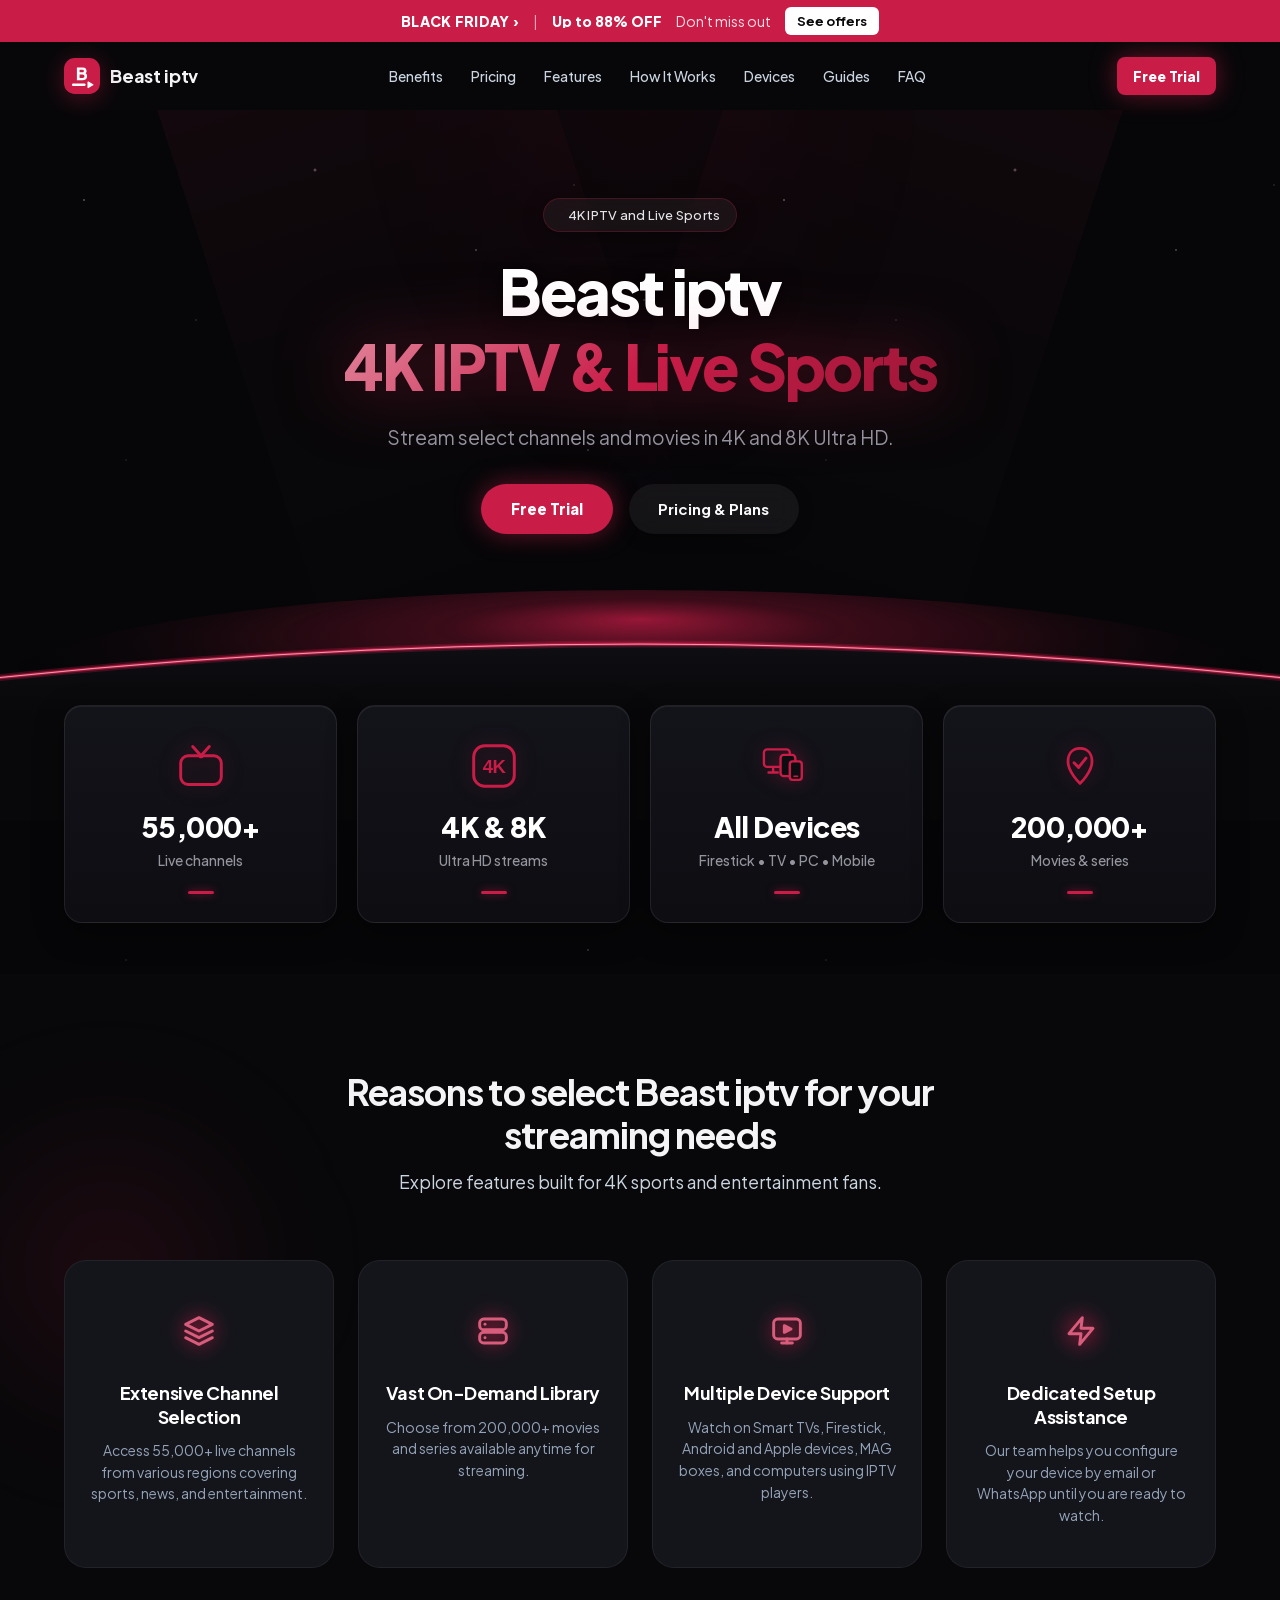
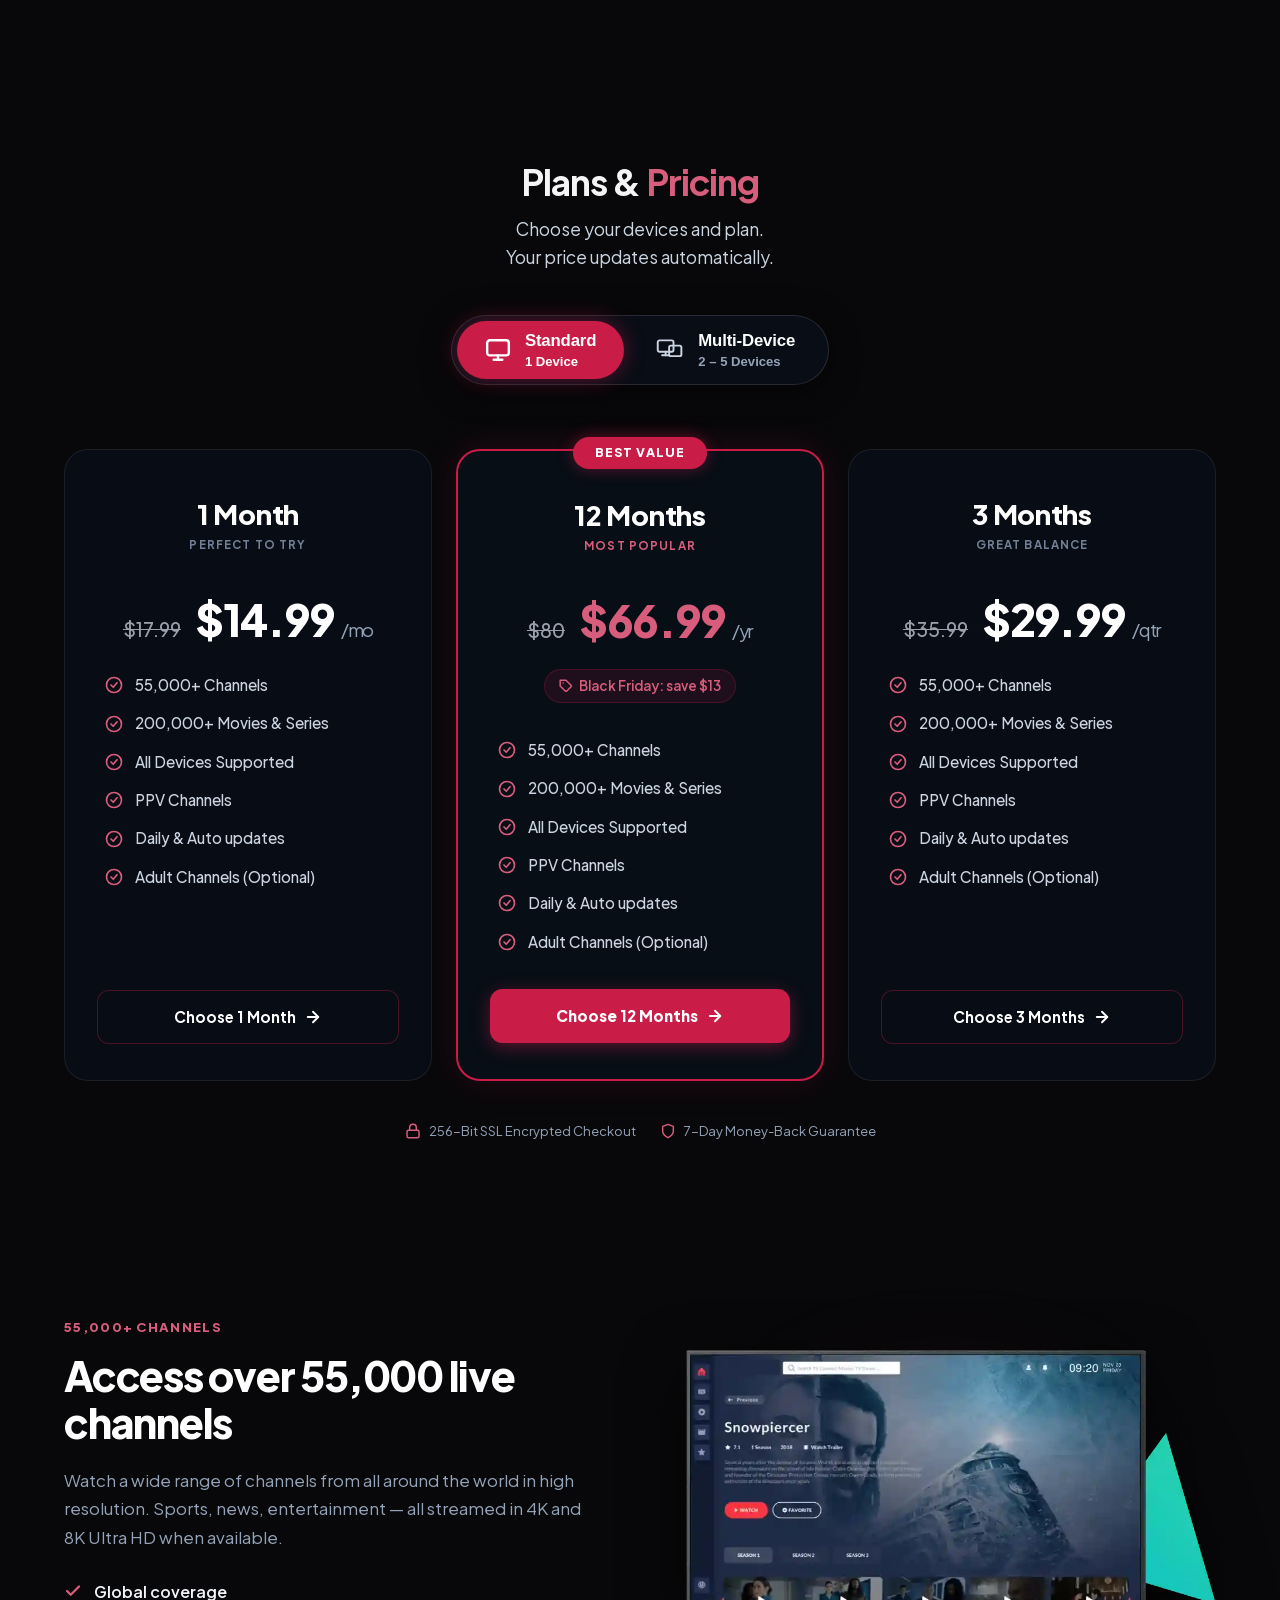
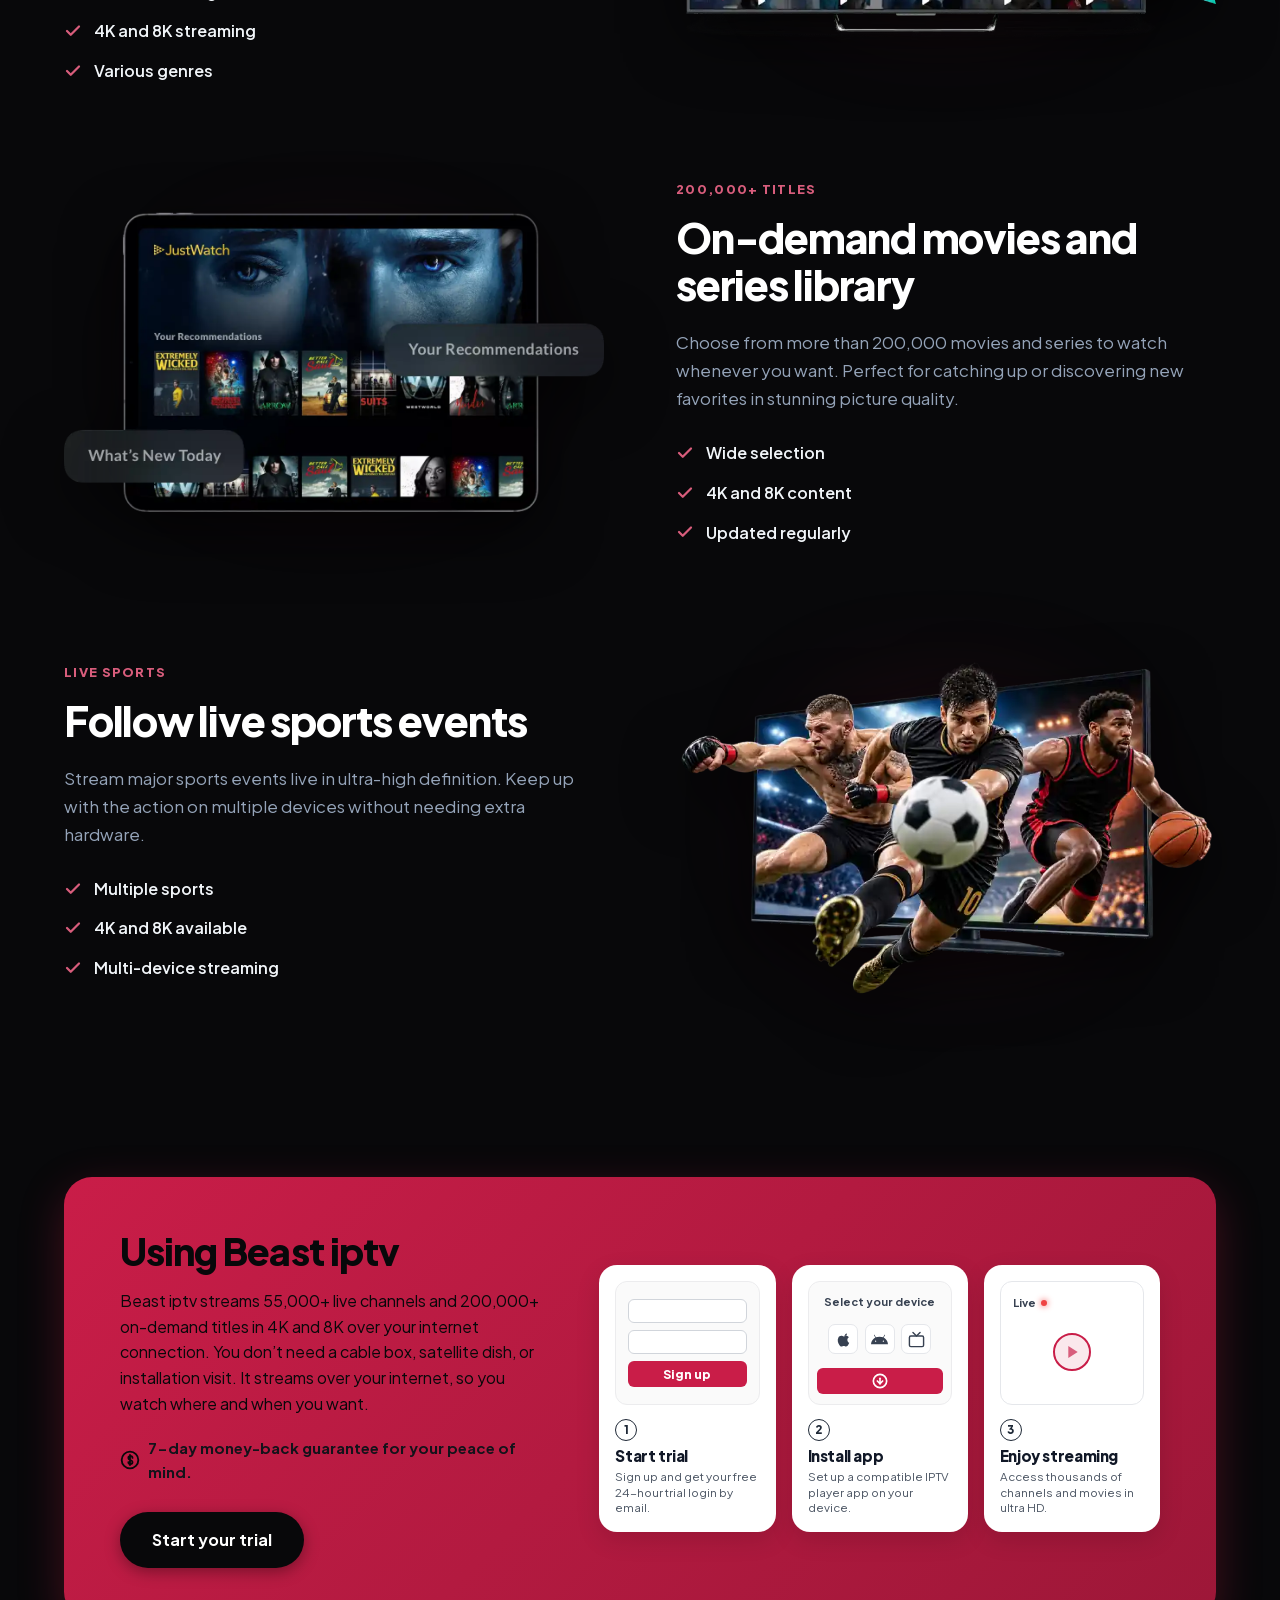
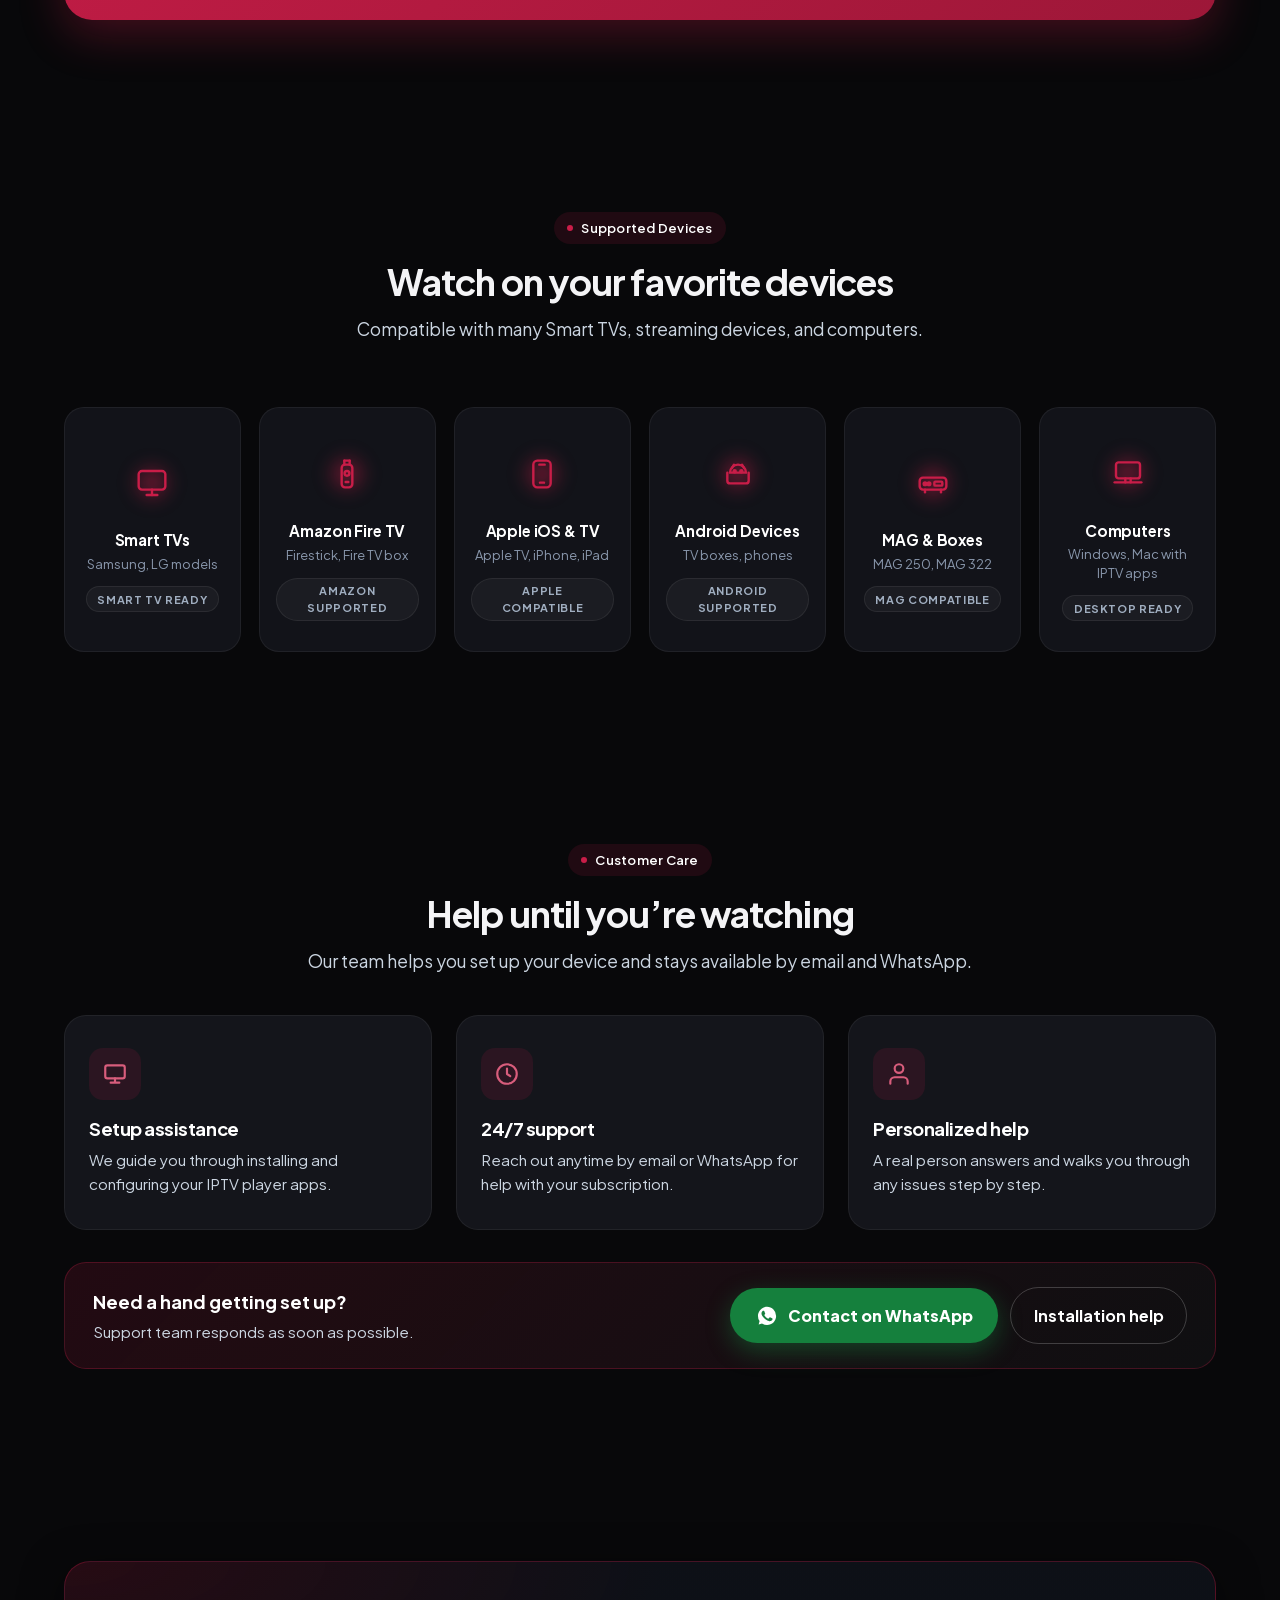
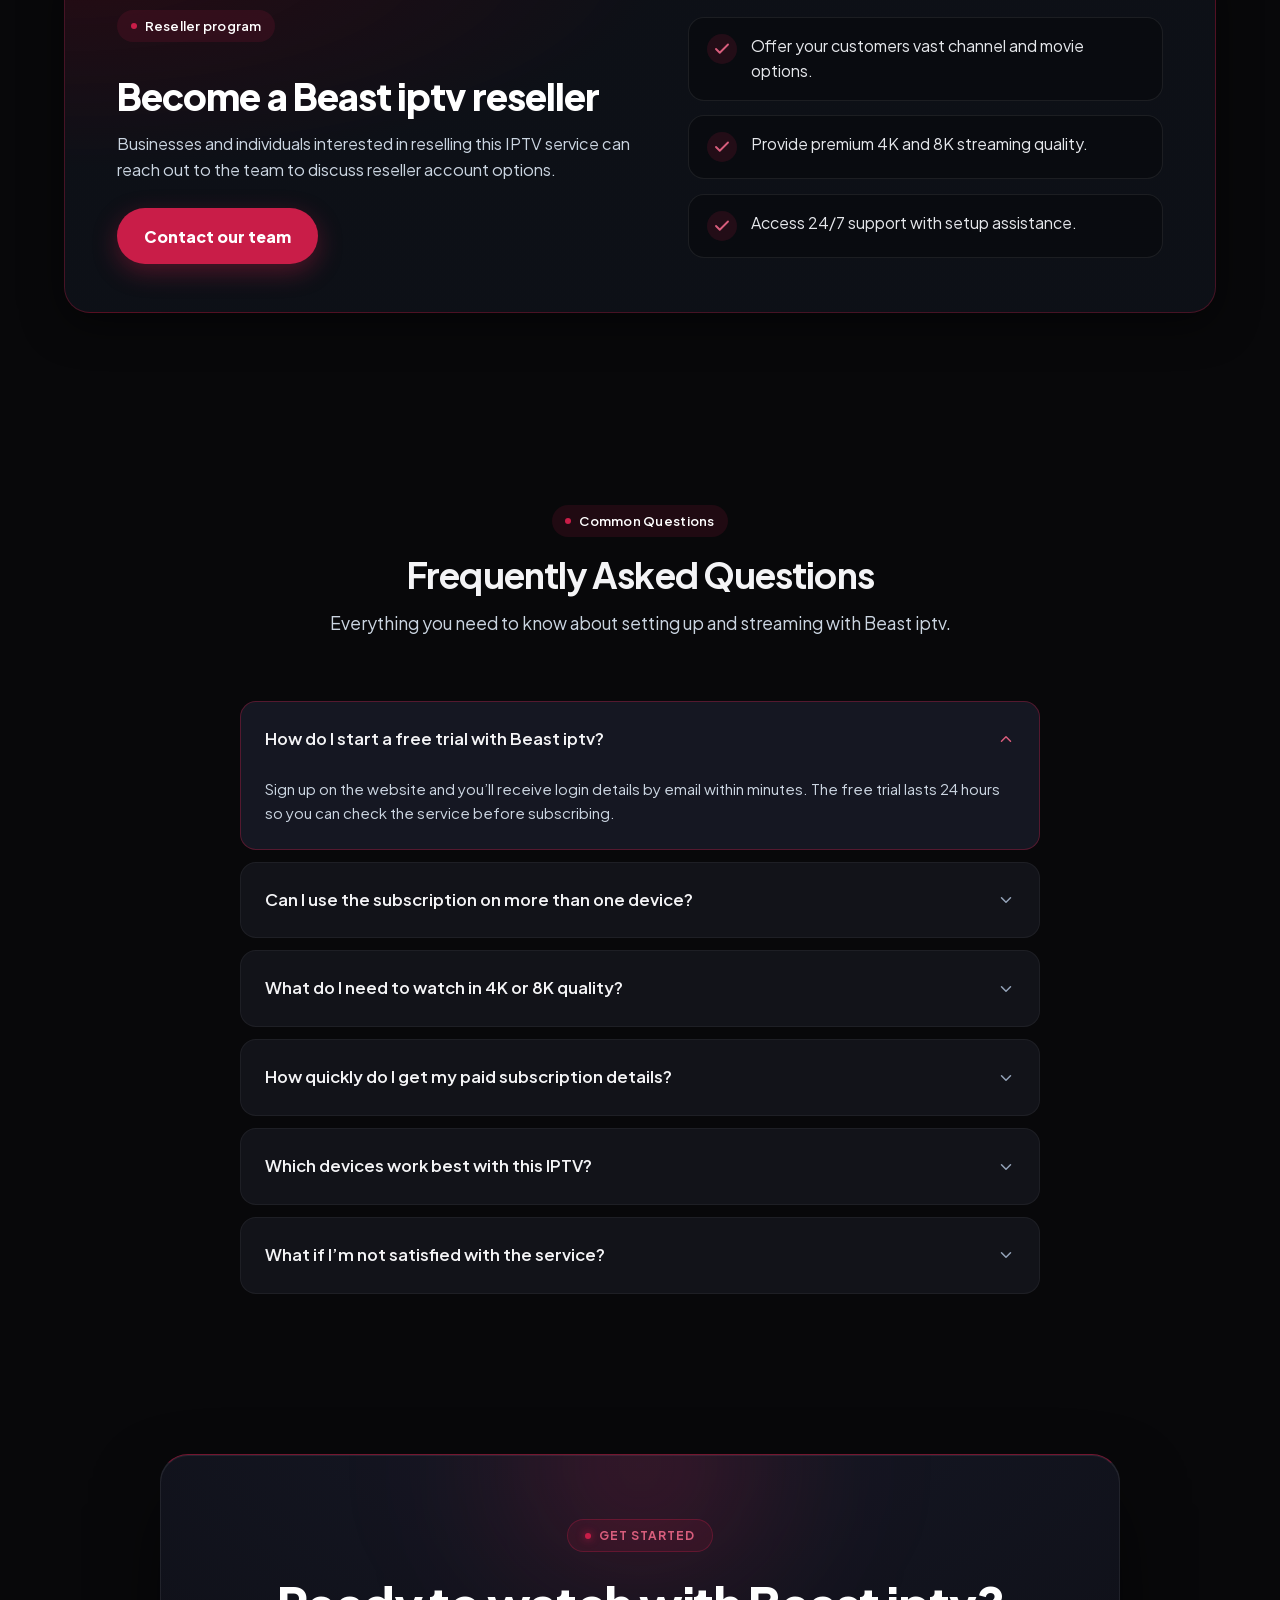
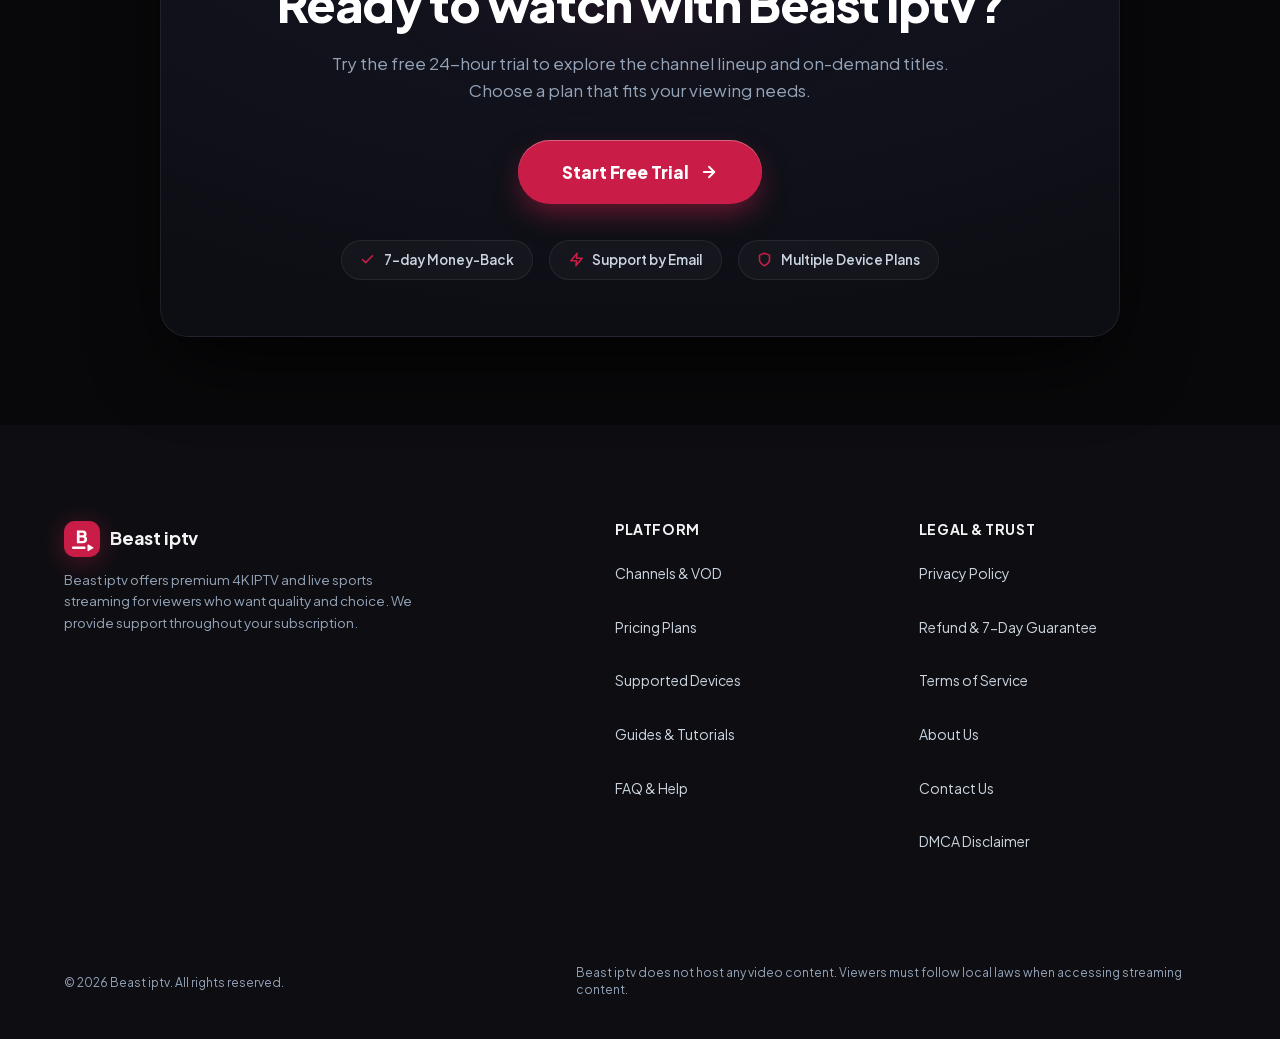
==== index.html @ 1bfc1ca1 "Deploy IPTV site via TVKIX Site Manager [2026-11-16T13:36:14.183Z]" ====
<!DOCTYPE html>
<html lang="en" style="background-color:#08080a;color:#f4f4f6;">
<head>
  <meta charset="UTF-8">
  <meta name="viewport" content="width=device-width, initial-scale=1.0">
  
  <!-- Primary SEO Meta Tags -->
  <title>Beast iptv | Premium 4K IPTV &amp; Live Sports Service</title>
  <meta name="description" content="Stream 55,000+ live channels and 200,000+ movies with Beast iptv. Try a free 24-hour trial and start watching your favorite sports and shows.">
  <meta name="robots" content="index, follow, max-snippet:-1, max-image-preview:large, max-video-preview:-1">
  <meta name="format-detection" content="telephone=no">
  <link rel="canonical" href="https://b1g-iptv.store/">
  <link rel="preload" href="/assets/fonts/plus-jakarta-sans.woff2" as="font" type="font/woff2" crossorigin>
  <meta name="theme-color" content="#08080a">

  <!-- Site favicon: real image files, which Google Search reads -->
  <link rel="icon" href="favicon.ico" sizes="any">
  <link rel="icon" type="image/png" sizes="48x48" href="/assets/favicon-48x48.png">
  <link rel="icon" type="image/svg+xml" href="/assets/favicon.svg">
  <link rel="apple-touch-icon" sizes="180x180" href="/assets/apple-touch-icon.png">
  <link rel="manifest" href="site.webmanifest">

  <!-- Open Graph / Facebook -->
  <meta property="og:type" content="website">
  <meta property="og:url" content="https://b1g-iptv.store/">
  <meta property="og:title" content="Beast iptv | Premium 4K IPTV & Live Sports Service">
  <meta property="og:description" content="Stream 55,000+ live channels and 200,000+ movies with Beast iptv. Try a free 24-hour trial and start watching your favorite sports and shows.">
  <meta property="og:site_name" content="Beast iptv">
  <meta property="og:image" content="https://b1g-iptv.store/assets/images/og-preview.jpg">
  <meta property="og:image:width" content="1200">
  <meta property="og:image:height" content="630">
  <meta property="og:image:alt" content="Beast iptv Ultra-Stable 4K IPTV Streaming Service">

  <!-- Twitter / X -->
  <meta name="twitter:card" content="summary_large_image">
  <meta name="twitter:title" content="Beast iptv | Premium 4K IPTV & Live Sports Service">
  <meta name="twitter:description" content="Stream 55,000+ live channels and 200,000+ movies with Beast iptv. Try a free 24-hour trial and start watching your favorite sports and shows.">
  <meta name="twitter:image" content="https://b1g-iptv.store/assets/images/og-preview.jpg">

  <!-- Self-Hosted Critical Variable Font loaded via @font-face with font-display: swap -->

  <!-- Main Stylesheet -->
  <style>
@font-face{font-family:"Plus Jakarta Sans";font-style:normal;font-weight:400 800;font-display:swap;src:url("/assets/fonts/plus-jakarta-sans.woff2") format("woff2");unicode-range:U+0000-00FF,U+0131,U+0152-0153,U+02BB-02BC,U+02C6,U+02DA,U+02DC,U+0304,U+0308,U+0329,U+2000-206F,U+20AC,U+2122,U+2191,U+2193,U+2212,U+2215,U+FEFF,U+FFFD}:root{--bg-page:#08080a;--bg-surface:#0e0e12;--bg-card:#131318;--bg-card-hover:#181820;--bg-subtle:#1c1c24;--border-subtle:transparent;--border-medium:transparent;--border-accent:transparent;--border-highlight:transparent;--accent:#9d1738;--accent-hover:#9d1738;--accent-light:rgba(157, 23, 56,0.12);--accent-text:#f0c0cc;--status-green:#22c55e;--status-green-bg:rgba(34,197,94,0.12);--text-primary:#f4f4f6;--text-secondary:#cbd5e1;--text-muted:#94a3b8;--text-inverse:#08080a;--font-family:"Plus Jakarta Sans",-apple-system,BlinkMacSystemFont,"Segoe UI",Roboto,Oxygen,Ubuntu,Cantarell,"Helvetica Neue",sans-serif;--line-height-base:1.6;--line-height-heading:1.2;--space-xs:0.5rem;--space-sm:0.75rem;--space-md:1rem;--space-lg:1.5rem;--space-xl:2.5rem;--space-2xl:4rem;--space-3xl:6rem;--max-width:1200px;--radius-sm:4px;--radius-md:8px;--radius-lg:12px;--radius-full:9999px;--transition-fast:0.15s ease;--transition-normal:0.25s ease}*,*::before,*::after{box-sizing:border-box;margin:0;padding:0}html{font-family:var(--font-family);font-size:16px;line-height:var(--line-height-base);color:var(--text-secondary);background-color:var(--bg-page);scroll-behavior:smooth;-webkit-text-size-adjust:100%;text-rendering:optimizeLegibility}body{min-height:100vh;display:flex;flex-direction:column;background-color:var(--bg-page);color:var(--text-secondary);overflow-x:hidden}h1,h2,h3,h4,h5,h6{color:var(--text-primary);font-weight:700;line-height:var(--line-height-heading);letter-spacing:-0.025em}h1{font-size:clamp(2rem,5vw,3.25rem);font-weight:800;margin-bottom:var(--space-md)}h2{font-size:clamp(1.75rem,3.5vw,2.25rem);margin-bottom:var(--space-sm)}h3{font-size:1.25rem;margin-bottom:var(--space-xs)}p{margin-bottom:var(--space-md)}p:last-child{margin-bottom:0}a{color:inherit;text-decoration:none;transition:color var(--transition-fast)}a:hover{color:var(--text-primary)}ul,ol{list-style:none}:focus-visible{outline:2px solid var(--accent);outline-offset:3px}.container{width:100%;max-width:var(--max-width);margin-inline:auto;padding-inline:var(--space-md)}@media (min-width:768px){.container{padding-inline:var(--space-lg)}}.section{padding-block:var(--space-2xl);border-bottom:none;scroll-margin-top:90px}@media (min-width:768px){.section{padding-block:var(--space-3xl)}}.section-header{text-align:center;max-width:680px;margin-inline:auto;margin-bottom:var(--space-2xl)}.section-header p{color:var(--text-secondary);font-size:1.1rem}.pill-badge{display:inline-flex;align-items:center;gap:0.5rem;padding:0.35rem 0.85rem;font-size:0.8125rem;font-weight:600;letter-spacing:0.02em;color:var(--accent-text);background-color:var(--accent-light);border:none;border-radius:var(--radius-full);margin-bottom:var(--space-md)}.pill-badge .dot{width:6px;height:6px;border-radius:50%;background-color:var(--accent)}.status-pill{display:inline-flex;align-items:center;gap:0.375rem;font-size:0.75rem;font-weight:500;color:#86efac;background-color:var(--status-green-bg);padding:0.25rem 0.625rem;border-radius:var(--radius-full);border:none}.status-pill .indicator{width:6px;height:6px;border-radius:50%;background-color:var(--status-green)}@media (max-width:640px){.header-actions .status-pill{display:none}}.btn{display:inline-flex;align-items:center;justify-content:center;gap:0.5rem;padding:0.75rem 1.5rem;font-size:0.9375rem;font-weight:600;border-radius:var(--radius-md);border:none;cursor:pointer;white-space:nowrap;transition:background-color var(--transition-fast),transform var(--transition-fast);text-decoration:none}.btn:active{transform:translateY(1px)}.btn-primary{background:linear-gradient(135deg,#9d1738 0%,#9d1738 100%);color:#ffffff !important;font-weight:700;border:none}.btn-primary:hover{background-color:var(--accent-hover);color:#ffffff}.btn-secondary{background-color:var(--bg-card);color:var(--text-primary);border:none}.btn-secondary:hover{background-color:var(--bg-subtle);color:#ffffff}.btn-block{width:100%}.btn-sm{padding:0.5rem 1rem;font-size:0.875rem}.btn-group{display:flex;flex-direction:column;gap:0.75rem;width:100%}@media (min-width:480px){.btn-group{flex-direction:row;justify-content:center;width:auto}}.site-header{position:sticky;top:0;z-index:100;background-color:rgba(8,8,10,0.95);border-bottom:none;backdrop-filter:blur(8px);-webkit-backdrop-filter:blur(8px)}.header-container{display:flex;align-items:center;justify-content:space-between;height:68px}.brand-logo{display:flex;align-items:center;gap:0.625rem;font-size:1.125rem;font-weight:700;color:var(--text-primary);letter-spacing:-0.01em}.logo-icon{display:inline-flex;align-items:center;justify-content:center;width:32px;height:32px;background-color:var(--accent);color:#ffffff;border-radius:var(--radius-sm);font-weight:900;font-size:1rem}.brand-accent{color:var(--accent-ink, var(--accent))}.nav-menu{display:none}@media (min-width:900px){.nav-menu{display:flex;align-items:center;gap:1.75rem}}.nav-link{font-size:0.875rem;font-weight:500;color:var(--text-secondary)}.nav-link:hover{color:var(--text-primary)}.header-actions{display:flex;align-items:center;gap:0.875rem}.menu-toggle{display:flex;flex-direction:column;justify-content:center;gap:5px;width:38px;height:38px;padding:8px;background-color:var(--bg-card);border:none;border-radius:var(--radius-sm);cursor:pointer;color:var(--text-primary)}@media (min-width:900px){.menu-toggle{display:none}}.menu-bar{display:block;width:100%;height:2px;background-color:var(--text-primary);transition:transform var(--transition-fast),opacity var(--transition-fast)}.menu-toggle[aria-expanded="true"] .menu-bar:nth-child(1){transform:translateY(7px) rotate(45deg)}.menu-toggle[aria-expanded="true"] .menu-bar:nth-child(2){opacity:0}.menu-toggle[aria-expanded="true"] .menu-bar:nth-child(3){transform:translateY(-7px) rotate(-45deg)}.mobile-nav{display:none;position:fixed;top:68px;left:0;right:0;bottom:0;background-color:#08080a;border-bottom:none;padding:var(--space-xl) var(--space-lg);flex-direction:column;gap:var(--space-md);z-index:999;overflow-y:auto}.mobile-nav.is-open{display:flex}@media (min-width:900px){.mobile-nav{display:none !important}}.mobile-nav-link{font-size:1.125rem;font-weight:600;color:var(--text-primary);padding-block:0.5rem;border-bottom:none}.hero-section{position:relative;background-color:#060608;padding-top:clamp(3.5rem,7vw,5.5rem);padding-bottom:clamp(2rem,4vw,3.5rem);text-align:center;overflow:hidden}.hero-cosmic-backdrop{position:absolute;inset:0;pointer-events:none;overflow:hidden;z-index:1;contain:strict}.light-ray{position:absolute;top:-120px;width:380px;height:600px;opacity:0.16;transform-origin:top center;pointer-events:none;will-change:transform}.light-ray-left{left:10%;background:linear-gradient(180deg,rgba(201, 29, 72,0.5) 0%,rgba(201, 29, 72,0.08) 60%,transparent 100%);transform:rotate(-18deg)}.light-ray-right{right:10%;background:linear-gradient(180deg,rgba(201, 29, 72,0.45) 0%,rgba(201, 29, 72,0.08) 60%,transparent 100%);transform:rotate(18deg)}.light-ray-center{left:50%;transform:translateX(-50%);width:550px;height:480px;background:radial-gradient(ellipse at top,rgba(201, 29, 72,0.2) 0%,rgba(201, 29, 72,0.05) 50%,transparent 80%);opacity:0.35}.cosmic-stars{position:absolute;inset:0;background-image:radial-gradient(1.5px 1.5px at 12% 18%,rgba(255,255,255,0.65),transparent),radial-gradient(1px 1px at 28% 42%,rgba(255,255,255,0.45),transparent),radial-gradient(2px 2px at 45% 12%,rgba(240, 192, 204,0.75),transparent),radial-gradient(1.5px 1.5px at 68% 28%,rgba(255,255,255,0.55),transparent),radial-gradient(1px 1px at 82% 15%,rgba(255,255,255,0.45),transparent),radial-gradient(1.5px 1.5px at 92% 38%,rgba(240, 192, 204,0.65),transparent),radial-gradient(1px 1px at 18% 70%,rgba(255,255,255,0.35),transparent),radial-gradient(1.5px 1.5px at 84% 68%,rgba(255,255,255,0.4),transparent);background-repeat:repeat;background-size:700px 500px;opacity:0.7}.hero-container{position:relative;z-index:3}.hero-content{max-width:860px;margin-inline:auto;display:flex;flex-direction:column;align-items:center}.hero-badge-pill{display:inline-flex;align-items:center;gap:0.5rem;padding:0.35rem 1rem;background:rgba(255,255,255,0.05);border:none;border-radius:var(--radius-full);font-size:0.8125rem;font-weight:500;letter-spacing:0.02em;color:#e4e4e7;margin-bottom:1.5rem;backdrop-filter:blur(12px);-webkit-backdrop-filter:blur(12px);box-shadow:0 4px 20px rgba(0,0,0,0.4);transition:background-color var(--transition-fast),transform var(--transition-fast)}.hero-badge-pill:hover{background:rgba(255,255,255,0.08);transform:translateY(-1px)}.badge-spark{color:#9d1738;font-size:0.875rem;text-shadow:0 0 10px rgba(157, 23, 56,0.9),0 0 20px rgba(157, 23, 56,0.5);line-height:1}.hero-title{display:flex;flex-direction:column;align-items:center;gap:0.25rem;font-size:clamp(2.1rem,5.2vw,3.85rem);font-weight:800;line-height:1.15;letter-spacing:-0.035em;margin-bottom:1.25rem}.title-top{color:#ffffff;text-shadow:0 2px 20px rgba(0,0,0,0.8)}.title-bottom{color:var(--accent-ink, #c91d48);background:linear-gradient(135deg,#c91d48 0%,#c91d48 50%,#9d1738 100%);-webkit-background-clip:text;-webkit-text-fill-color:transparent;background-clip:text;filter:drop-shadow(0 0 35px rgba(157, 23, 56,0.45))}.hero-description{font-size:clamp(1rem,2vw,1.1875rem);color:#9494a0;line-height:1.6;max-width:640px;margin-inline:auto;margin-bottom:2rem}.hero-btn-group{display:flex;flex-direction:row;align-items:center;justify-content:center;gap:1rem;flex-wrap:wrap;margin-bottom:2.5rem}.btn-pill{display:inline-flex;align-items:center;justify-content:center;gap:0.5rem;padding:0.8rem 1.85rem;font-size:0.9375rem;font-weight:600;border-radius:var(--radius-full);border:none;cursor:pointer;white-space:nowrap}.btn-pill,.btn-pill span,.btn-pill:link,.btn-pill:visited{text-decoration:none}.btn-pill-primary,.btn-pill-primary:link,.btn-pill-primary:visited{background:var(--accent);color:#ffffff !important;font-weight:800 !important;border:none;box-shadow:0 0 25px rgba(157, 23, 56,0.45),0 4px 14px rgba(0,0,0,0.4)}.btn-pill-primary:hover{transform:translateY(-2px) scale(1.02);box-shadow:0 0 35px rgba(157, 23, 56,0.7),0 6px 22px rgba(0,0,0,0.5);color:#ffffff !important}.btn-pill-primary span{background:none;box-shadow:none;color:#ffffff !important}.btn-pill-glass{background-color:rgba(255,255,255,0.06);color:#f8fafc !important;border:none;backdrop-filter:blur(12px);-webkit-backdrop-filter:blur(12px);box-shadow:0 4px 15px rgba(0,0,0,0.3)}.btn-pill-glass span{color:#f8fafc !important}.btn-pill-glass:hover{background-color:rgba(255,255,255,0.12);color:#ffffff !important;transform:translateY(-2px);box-shadow:0 6px 20px rgba(0,0,0,0.4)}.hero-horizon{position:relative;width:100%;margin-top:1rem;margin-bottom:-15px;overflow:visible;pointer-events:none;z-index:2;display:flex;justify-content:center}.horizon-svg{width:100%;height:clamp(140px,18vw,240px);display:block;overflow:visible}.hero-metrics-container{position:relative;z-index:3;margin-top:-115px}@media (max-width:640px){.hero-metrics-container{margin-top:-50px}.hero-btn-group{flex-direction:column;width:100%;max-width:320px;margin-inline:auto}.btn-pill{width:100%}.horizon-svg{height:120px}}.metrics-grid{display:grid;grid-template-columns:repeat(2,1fr);gap:1rem;margin-top:0}@media (min-width:860px){.metrics-grid{grid-template-columns:repeat(4,1fr);gap:1.25rem}}.metric-card{position:relative;background-color:#0c0c11;background:linear-gradient(180deg,#13131a 0%,#0d0d12 100%);border:1px solid rgba(255,255,255,0.08);border-radius:18px;padding:2.25rem 1rem 1.75rem 1rem;display:flex;flex-direction:column;align-items:center;justify-content:center;text-align:center;box-shadow:0 10px 30px rgba(0,0,0,0.4),inset 0 1px 0 rgba(255,255,255,0.06);transition:transform var(--transition-normal),box-shadow var(--transition-normal),border-color var(--transition-normal),background-color var(--transition-normal)}.metric-card:hover{transform:translateY(-3px);background-color:#101016;border-color:rgba(201, 29, 72,0.4);box-shadow:0 14px 40px rgba(0,0,0,0.55),0 0 25px rgba(157, 23, 56,0.15)}.metric-icon-wrap{display:flex;align-items:center;justify-content:center;width:56px;height:48px;max-width:56px;max-height:48px;background:transparent;border:none;margin-inline:auto;margin-bottom:1.25rem;overflow:visible;flex-shrink:0}.metric-icon-art{width:56px !important;height:48px !important;max-width:56px !important;max-height:48px !important;display:block;flex-shrink:0;filter:drop-shadow(0 0 10px rgba(201, 29, 72,0.22));transition:transform var(--transition-fast),filter var(--transition-fast)}.metric-card:hover .metric-icon-art{transform:scale(1.06);filter:drop-shadow(0 0 16px rgba(201, 29, 72,0.5))}.metric-val{font-size:clamp(1.35rem,2.2vw,1.85rem);font-weight:800;color:#ffffff;letter-spacing:-0.02em;line-height:1.2}.metric-val .accent-mark{color:var(--accent-ink, #c91d48);margin-left:2px}.metric-label{font-size:clamp(0.78rem,1.15vw,0.875rem);color:#94949e;margin-top:0.45rem;line-height:1.4;font-weight:500}.metric-dash{display:block;width:26px;height:3px;border-radius:var(--radius-full);background-color:#c91d48;margin-top:1.25rem;box-shadow:0 0 8px rgba(201, 29, 72,0.5)}@media (max-width:640px){.metrics-grid{gap:0.65rem}.metric-card{padding:1.5rem 0.6rem 1.25rem 0.6rem;border-radius:14px}.metric-icon-wrap{height:44px;margin-bottom:0.85rem}.metric-icon-art{width:44px;height:38px}.metric-val{font-size:1.15rem}.metric-label{font-size:0.72rem}.metric-dash{margin-top:0.85rem;width:20px}}.hero-categories-section{position:relative;background-color:#060608;padding-bottom:2rem}.hero-categories-container{position:relative;z-index:3;margin-top:1.5rem;margin-bottom:1rem}.category-cards-grid{display:grid;grid-template-columns:repeat(3,1fr);gap:0.65rem}@media (min-width:860px){.category-cards-grid{grid-template-columns:repeat(6,1fr);gap:1rem}}.category-card{position:relative;display:flex;flex-direction:column;border-radius:14px;overflow:hidden;background-color:#0c0c11;border:1px solid rgba(255,255,255,0.08);text-decoration:none;cursor:pointer;box-shadow:0 6px 20px rgba(0,0,0,0.4);transition:transform var(--transition-normal),box-shadow var(--transition-normal),border-color var(--transition-normal)}.category-card:hover{transform:translateY(-4px) scale(1.02);border-color:rgba(201, 29, 72,0.45);box-shadow:0 12px 30px rgba(0,0,0,0.6),0 0 20px rgba(201, 29, 72,0.22)}.category-card-media{position:relative;width:100%;aspect-ratio:2 / 3;overflow:hidden;border-radius:14px;background-color:#08080a}.category-card-media img{width:100%;height:100%;object-fit:cover;display:block;transition:transform 0.45s cubic-bezier(0.16,1,0.3,1)}.category-card:hover .category-card-media img{transform:scale(1.07)}.category-card-overlay{position:absolute;inset:0;background:linear-gradient(180deg,transparent 40%,rgba(0,0,0,0.65) 75%,rgba(0,0,0,0.92) 100%);pointer-events:none}.category-card-label{position:absolute;bottom:0.55rem;left:0.25rem;right:0.25rem;text-align:center;font-size:0.78rem;font-weight:600;color:#ffffff;letter-spacing:-0.01em;text-shadow:0 1px 4px rgba(0,0,0,0.9);pointer-events:none;white-space:nowrap;overflow:hidden;text-overflow:ellipsis;padding-inline:4px;transition:color var(--transition-fast)}.category-card:hover .category-card-label{color:var(--accent-ink, #c91d48)}@media (max-width:640px){.hero-categories-container{margin-top:0.85rem;margin-bottom:0.5rem}.category-cards-grid{gap:0.45rem}.category-card{border-radius:10px}.category-card-media{border-radius:10px}.category-card-label{font-size:0.65rem;bottom:0.35rem}}.what-we-offer-section{position:relative;overflow:hidden}.what-we-offer-section::before{content:"";position:absolute;top:15%;left:-80px;width:380px;height:380px;background:radial-gradient(circle,rgba(201, 29, 72,0.14) 0%,rgba(201, 29, 72,0.03) 50%,transparent 70%);filter:blur(60px);pointer-events:none;z-index:0}.benefits-grid{position:relative;z-index:1;display:grid;grid-template-columns:1fr;gap:1.25rem}@media (min-width:640px){.benefits-grid{grid-template-columns:repeat(2,1fr)}}@media (min-width:1024px){.benefits-grid{grid-template-columns:repeat(4,1fr);gap:1.5rem}}.benefit-card{background-color:#14151b;border:1px solid rgba(255,255,255,0.06);border-radius:22px;padding:2.5rem 1.5rem;display:flex;flex-direction:column;align-items:center;text-align:center;height:100%;transition:transform 0.25s ease,border-color 0.25s ease,box-shadow 0.25s ease,background-color 0.25s ease}.benefit-card:hover{background-color:#181a22;border-color:rgba(201, 29, 72,0.35);transform:translateY(-4px);box-shadow:0 16px 36px -10px rgba(0,0,0,0.6),0 0 24px rgba(201, 29, 72,0.12)}.benefit-icon-wrapper{position:relative;width:60px;height:60px;display:flex;align-items:center;justify-content:center;color:var(--accent-ink, #c91d48);margin-bottom:1.25rem;flex-shrink:0}.benefit-icon-glow{position:absolute;top:50%;left:50%;transform:translate(-50%,-50%);width:48px;height:48px;border-radius:50%;background:radial-gradient(circle,rgba(201, 29, 72,0.55) 0%,rgba(201, 29, 72,0.18) 50%,transparent 75%);filter:blur(8px);pointer-events:none;z-index:0}.benefit-icon-wrapper svg{position:relative;z-index:1;width:32px;height:32px;color:var(--accent-ink, #c91d48)}.benefit-title{font-size:1.125rem;font-weight:700;color:#ffffff;margin-bottom:0.75rem;line-height:1.3}.benefit-desc{font-size:0.875rem;color:#94a3b8;line-height:1.55;margin:0;max-width:250px}.features-showcase-section{padding:5rem 0;position:relative;overflow:hidden}.features-showcase{display:flex;flex-direction:column;gap:6rem}.feature-split-row{display:grid;grid-template-columns:1fr;align-items:center;gap:2.5rem}@media (min-width:992px){.feature-split-row{grid-template-columns:1fr 1fr;gap:4.5rem}.feature-split-row-reverse .feature-split-content{order:2}.feature-split-row-reverse .feature-split-media{order:1}}.feature-split-content{display:flex;flex-direction:column;justify-content:center}.feature-badge-tag{display:inline-block;font-size:0.8125rem;font-weight:800;text-transform:uppercase;letter-spacing:0.1em;color:var(--accent-ink, #c91d48);margin-bottom:0.875rem}.feature-split-title{font-size:clamp(2rem,3.2vw,2.75rem);font-weight:800;line-height:1.15;letter-spacing:-0.03em;color:#ffffff;margin:0 0 1.25rem 0}.feature-split-desc{font-size:1.0625rem;line-height:1.65;color:#94a3b8;margin:0 0 1.75rem 0;max-width:520px}.feature-split-list{list-style:none;padding:0;margin:0;display:flex;flex-direction:column;gap:0.875rem}.feature-split-item{display:flex;align-items:center;gap:0.75rem;font-size:1rem;font-weight:600;color:#f1f5f9}.feature-check-icon{display:inline-flex;align-items:center;justify-content:center;color:var(--accent-ink, #c91d48);flex-shrink:0}.feature-check-icon svg{width:18px;height:18px}.feature-split-media{position:relative;display:flex;justify-content:center;align-items:center}.feature-media-wrapper{position:relative;width:100%;max-width:620px;display:flex;align-items:center;justify-content:center}.feature-media-ambient{position:absolute;top:50%;left:50%;transform:translate(-50%,-50%);width:80%;height:80%;background:radial-gradient(circle,rgba(201, 29, 72,0.16) 0%,rgba(201, 29, 72,0.03) 60%,transparent 80%);filter:blur(50px);pointer-events:none;z-index:0}.feature-mockup-img{position:relative;z-index:1;width:100%;max-width:100%;height:auto;display:block;object-fit:contain;filter:drop-shadow(0 20px 30px rgba(0,0,0,0.65));transition:transform 0.35s cubic-bezier(0.16,1,0.3,1),filter 0.35s ease}.feature-mockup-img:hover{transform:translateY(-6px) scale(1.02);filter:drop-shadow(0 28px 42px rgba(0,0,0,0.8)) drop-shadow(0 0 25px rgba(201, 29, 72,0.22))}@media (max-width:768px){.features-showcase-section{padding:3.5rem 0}.features-showcase{gap:4rem}.feature-split-title{font-size:1.75rem}.feature-split-desc{font-size:0.9375rem;margin-bottom:1.25rem}.feature-split-item{font-size:0.9375rem}}.journey-banner{background:linear-gradient(135deg,#c91d48 0%,#c91d48 50%,#c91d48 100%);border-radius:28px;padding:3.25rem 3.5rem;display:grid;grid-template-columns:1fr;gap:2.5rem;align-items:center;position:relative;overflow:hidden;box-shadow:0 15px 45px rgba(201, 29, 72,0.22)}@media (min-width:1024px){.journey-banner{grid-template-columns:1fr 1.3fr;gap:3rem}}.journey-cta-col{display:flex;flex-direction:column;align-items:flex-start}.journey-title{font-size:2.35rem;font-weight:800;color:#08080a;line-height:1.15;letter-spacing:-0.025em;margin-bottom:1rem}.journey-guarantee{display:inline-flex;align-items:center;gap:0.5rem;font-size:0.9375rem;font-weight:700;color:#12131a;margin-bottom:1.75rem}.journey-guarantee svg{flex-shrink:0;color:#08080a}.journey-btn{display:inline-flex;align-items:center;justify-content:center;background-color:#08080a;color:#ffffff;font-size:1rem;font-weight:700;padding:0.95rem 2rem;border-radius:100px;text-decoration:none;box-shadow:0 4px 15px rgba(0,0,0,0.35);transition:transform var(--transition-fast),background-color var(--transition-fast),box-shadow var(--transition-fast)}.journey-btn:hover{background-color:#1a1b24;transform:translateY(-2px);box-shadow:0 6px 20px rgba(0,0,0,0.45)}.journey-steps-grid{display:grid;grid-template-columns:1fr;gap:1.25rem}@media (min-width:640px){.journey-steps-grid{grid-template-columns:repeat(3,1fr);gap:1rem}}.journey-step-card{background-color:#ffffff;border-radius:18px;padding:1rem;display:flex;flex-direction:column;box-shadow:0 8px 24px rgba(0,0,0,0.12);transition:transform var(--transition-fast),box-shadow var(--transition-fast)}.journey-step-card:hover{transform:translateY(-4px);box-shadow:0 12px 28px rgba(0,0,0,0.18)}.journey-mockup{background-color:#fafafa;border:1.5px solid #ececee;border-radius:12px;height:124px;padding:0.75rem;margin-bottom:0.875rem;display:flex;flex-direction:column;justify-content:center;position:relative;overflow:hidden}.mockup-signup{gap:0.45rem}.mockup-input-box{height:24px;width:100%;border:1.5px solid #d1d5db;border-radius:6px;background-color:#ffffff}.mockup-submit-btn{height:26px;width:100%;background:var(--accent);color:#08080a;border-radius:6px;font-size:0.75rem;font-weight:800;display:flex;align-items:center;justify-content:center}.mockup-download{justify-content:space-between;padding:0.65rem 0.5rem}.mockup-subheading{font-size:0.6875rem;font-weight:700;color:#374151;text-align:center}.mockup-device-tiles{display:flex;align-items:center;justify-content:center;gap:0.4rem}.mockup-tile{width:30px;height:30px;border:1.5px solid #e5e7eb;border-radius:7px;background-color:#ffffff;display:flex;align-items:center;justify-content:center;color:#374151}.mockup-download-btn{height:26px;width:100%;background:var(--accent);color:#ffffff;border-radius:6px;display:flex;align-items:center;justify-content:center}.mockup-enjoy{justify-content:space-between;border:1.5px solid #e5e7eb;background-color:#ffffff}.mockup-live-indicator{display:flex;align-items:center;gap:0.3rem;font-size:0.6875rem;font-weight:700;color:#374151}.mockup-live-indicator .live-dot{width:6px;height:6px;border-radius:50%;background-color:#ef4444;box-shadow:0 0 6px #ef4444}.mockup-play-center{margin:auto;width:38px;height:38px;border:2px solid var(--accent);border-radius:50%;display:flex;align-items:center;justify-content:center;color:var(--accent-ink, var(--accent));background-color:rgba(201, 29, 72,0.08)}.mockup-play-center svg{margin-left:2px}.journey-step-footer{display:flex;flex-direction:column;align-items:flex-start}.journey-step-num{width:22px;height:22px;border:1.5px solid #1f2937;border-radius:50%;display:inline-flex;align-items:center;justify-content:center;font-size:0.725rem;font-weight:800;color:#1f2937;margin-bottom:0.35rem}.journey-step-title{font-size:0.95rem;font-weight:800;color:#111827;margin-bottom:0.25rem}.journey-step-desc{font-size:0.725rem;color:#4b5563;line-height:1.35;margin:0}@media (max-width:640px){.journey-banner{padding:2rem 1.25rem;border-radius:20px}.journey-title{font-size:1.75rem}.journey-btn{width:100%;text-align:center}}.pricing-cards-wrapper{display:grid;grid-template-columns:1fr;gap:2.25rem;max-width:1100px;margin:0 auto;align-items:stretch}@media (min-width:900px){.pricing-cards-wrapper{grid-template-columns:repeat(3,1fr);gap:1.5rem;align-items:center}}.price-plan-card{background-color:#0c0d12;border:1px solid rgba(255,255,255,0.08);border-radius:22px;padding:2.75rem 1.75rem 2rem 1.75rem;display:flex;flex-direction:column;position:relative;transition:transform var(--transition-fast),border-color var(--transition-fast),box-shadow var(--transition-fast)}.price-plan-card:hover{border-color:rgba(255,255,255,0.18);transform:translateY(-4px)}.price-plan-card.is-featured{background-color:#0e0f16;border:2px solid var(--accent);box-shadow:0 0 40px rgba(201, 29, 72,0.15);padding-top:3rem}@media (min-width:900px){.price-plan-card.is-featured{transform:scale(1.03);z-index:2}.price-plan-card.is-featured:hover{transform:scale(1.05) translateY(-4px)}}.plan-badge-top{position:absolute;top:-14px;left:50%;transform:translateX(-50%);background:var(--accent);color:#000000;font-size:0.75rem;font-weight:800;letter-spacing:0.08em;text-transform:uppercase;padding:0.35rem 1.15rem;border-radius:100px;box-shadow:0 4px 14px rgba(201, 29, 72,0.4);white-space:nowrap}.plan-card-head{text-align:center;margin-bottom:1.5rem}.plan-card-title{font-size:1.75rem;font-weight:800;color:#ffffff;margin-bottom:0.35rem}.plan-card-subtitle{font-size:0.6875rem;font-weight:700;letter-spacing:0.12em;text-transform:uppercase;color:#7e808e;margin-bottom:1.25rem}.plan-card-subtitle.featured-subtitle{color:var(--accent-ink, var(--accent))}.plan-card-price-row{display:flex;align-items:baseline;justify-content:center;gap:0.25rem}.plan-card-amount{font-size:2.75rem;font-weight:800;color:#ffffff;letter-spacing:-0.03em;line-height:1}.plan-card-amount.featured-amount{font-size:3.25rem;color:var(--accent-ink, var(--accent));letter-spacing:-0.04em}.plan-card-unit{font-size:0.9375rem;color:#8c8e9b;font-weight:500}.plan-billed-note{font-size:0.8125rem;color:#8c8e9b;font-weight:500;margin-top:0.35rem}.plan-savings-pill{display:inline-flex;align-items:center;justify-content:center;gap:0.375rem;background-color:rgba(201, 29, 72,0.1);border:1px solid rgba(201, 29, 72,0.25);color:var(--accent-ink, var(--accent));font-size:0.8125rem;font-weight:600;padding:0.35rem 0.875rem;border-radius:100px;margin-top:0.75rem}.plan-savings-pill svg{flex-shrink:0}.plan-card-features{list-style:none;padding:0;margin:0 0 2rem 0;display:flex;flex-direction:column;gap:0.875rem;flex:1}.plan-card-feature{display:flex;align-items:center;gap:0.75rem;font-size:0.9375rem;color:#d1d3df}.plan-card-feature .check-icon{color:var(--accent-ink, var(--accent));width:18px;height:18px;flex-shrink:0}.plan-card-btn{display:flex;align-items:center;justify-content:center;gap:0.5rem;width:100%;padding:0.95rem 1.25rem;border-radius:12px;font-size:0.95rem;font-weight:700;text-decoration:none;cursor:pointer;transition:all var(--transition-fast)}.plan-card-btn.outline-btn{background-color:rgba(255,255,255,0.03);border:1px solid rgba(255,255,255,0.12);color:#ffffff}.plan-card-btn.outline-btn:hover{background-color:rgba(255,255,255,0.08);border-color:rgba(255,255,255,0.25);transform:translateY(-2px)}.plan-card-btn.solid-featured-btn{background:var(--accent);border:none;color:#000000;box-shadow:0 4px 18px rgba(201, 29, 72,0.3)}.plan-card-btn.solid-featured-btn:hover{filter:brightness(1.08);box-shadow:0 6px 24px rgba(201, 29, 72,0.45);transform:translateY(-2px)}.plan-card-btn svg{transition:transform var(--transition-fast)}.plan-card-btn:hover svg{transform:translateX(3px)}.pricing-guarantee-row,.hero-trust-row{margin-top:var(--space-xl);text-align:center;display:flex;flex-wrap:wrap;align-items:center;justify-content:center;gap:1.5rem;font-size:0.8125rem;color:var(--text-muted)}.trust-item{display:inline-flex;align-items:center;gap:0.5rem;font-size:0.8125rem;color:var(--text-muted)}.trust-item svg{width:16px !important;height:16px !important;max-width:16px !important;max-height:16px !important;flex-shrink:0;color:var(--accent-ink, var(--accent))}.devices-grid{display:grid;grid-template-columns:repeat(2,1fr);gap:1rem}@media (min-width:640px){.devices-grid{grid-template-columns:repeat(3,1fr);gap:1.25rem}}@media (min-width:1024px){.devices-grid{grid-template-columns:repeat(6,1fr);gap:1.15rem}}.device-card{background-color:#121319;border:1px solid rgba(255,255,255,0.06);border-radius:20px;padding:2.25rem 1rem 1.85rem;text-align:center;display:flex;flex-direction:column;align-items:center;justify-content:center;position:relative;overflow:hidden;transition:transform 0.25s cubic-bezier(0.16,1,0.3,1),background-color 0.25s ease,border-color 0.25s ease,box-shadow 0.25s ease}.device-card:hover{background-color:#161822;border-color:rgba(201, 29, 72,0.4);transform:translateY(-4px);box-shadow:0 16px 36px -10px rgba(0,0,0,0.65),0 0 24px rgba(201, 29, 72,0.1)}.device-icon-wrapper{position:relative;width:58px;height:58px;display:flex;align-items:center;justify-content:center;margin-bottom:1.15rem;color:var(--accent-ink, #c91d48);flex-shrink:0}.device-icon-glow{position:absolute;top:50%;left:50%;transform:translate(-50%,-50%);width:44px;height:44px;border-radius:50%;background:radial-gradient(circle,rgba(201, 29, 72,0.5) 0%,rgba(201, 29, 72,0.15) 50%,transparent 75%);filter:blur(8px);pointer-events:none;z-index:0}.device-icon-wrapper svg{position:relative;z-index:1;width:32px;height:32px;stroke:#c91d48;transition:transform 0.25s cubic-bezier(0.16,1,0.3,1)}.device-card:hover .device-icon-wrapper svg{transform:scale(1.1)}.device-name{font-size:0.95rem;font-weight:700;color:#ffffff;margin:0 0 0.35rem 0;line-height:1.25;letter-spacing:-0.01em}.device-sub{font-size:0.8125rem;color:#8896ab;line-height:1.4;margin:0}.device-micro-tag{display:inline-block;margin-top:0.85rem;font-size:0.6875rem;font-weight:700;text-transform:uppercase;letter-spacing:0.06em;color:#a0aec0;background:rgba(255,255,255,0.04);border:1px solid rgba(255,255,255,0.07);padding:0.2rem 0.65rem;border-radius:999px;transition:color 0.25s ease,background-color 0.25s ease,border-color 0.25s ease}.device-card:hover .device-micro-tag{color:var(--accent-ink, #c91d48);background:rgba(201, 29, 72,0.08);border-color:rgba(201, 29, 72,0.25)}.faq-list{max-width:800px;margin-inline:auto;display:flex;flex-direction:column;gap:var(--space-sm)}.faq-item{background-color:#121319;border:1px solid rgba(255,255,255,0.05);border-radius:16px;transition:background-color var(--transition-fast),border-color var(--transition-fast)}.faq-item[open]{background-color:#151722;border-color:rgba(201, 29, 72,0.25)}.faq-question{display:flex;align-items:center;justify-content:space-between;padding:var(--space-lg);font-size:1.05rem;font-weight:600;color:var(--text-primary);cursor:pointer;list-style:none;user-select:none}.faq-question::-webkit-details-marker{display:none}.faq-chevron{width:18px;height:18px;color:var(--text-muted);transition:transform var(--transition-normal);flex-shrink:0;margin-left:var(--space-md)}.faq-item[open] .faq-chevron{transform:rotate(180deg);color:var(--accent-ink, var(--accent))}.faq-answer{padding:0 var(--space-lg) var(--space-lg);font-size:0.9375rem;color:var(--text-secondary);line-height:1.6}.faq-answer a{color:var(--accent-text);text-decoration:underline}.final-cta-section{padding-block:4rem 5.5rem;position:relative;scroll-margin-top:90px}.cta-banner{background:radial-gradient(100% 120% at 50% -20%,#161826 0%,#0d0e14 100%);border:1px solid rgba(255,255,255,0.08);border-top:1px solid rgba(201, 29, 72,0.45);border-radius:28px;padding:4rem 2.5rem 3.5rem;text-align:center;max-width:960px;margin-inline:auto;position:relative;overflow:hidden;box-shadow:0 32px 80px -16px rgba(0,0,0,0.8),inset 0 1px 0 rgba(255,255,255,0.08)}.cta-banner::before{content:"";position:absolute;top:-140px;left:50%;transform:translateX(-50%);width:520px;height:300px;background:radial-gradient(circle,rgba(201, 29, 72,0.22) 0%,rgba(201, 29, 72,0.04) 50%,transparent 75%);filter:blur(60px);pointer-events:none;z-index:0}.cta-banner>*{position:relative;z-index:1}.cta-pill-tag{display:inline-flex;align-items:center;gap:0.5rem;font-size:0.75rem;font-weight:700;text-transform:uppercase;letter-spacing:0.08em;color:var(--accent-ink, #c91d48);background:rgba(201, 29, 72,0.08);border:1px solid rgba(201, 29, 72,0.25);padding:0.38rem 1.1rem;border-radius:999px;margin-bottom:1.5rem}.cta-pill-tag .dot{width:6px;height:6px;border-radius:50%;background:#c91d48;box-shadow:0 0 8px #c91d48}.cta-title{font-size:clamp(2.1rem,3.8vw,3rem);font-weight:800;letter-spacing:-0.03em;line-height:1.15;color:#ffffff;margin:0 0 1.15rem 0}.cta-desc{font-size:1.0625rem;line-height:1.6;color:#94a3b8;max-width:620px;margin:0 auto 2.25rem}.cta-btn-wrapper{display:flex;justify-content:center;margin-bottom:2.25rem}.cta-main-btn{background:linear-gradient(135deg,#9d1738 0%,#9d1738 100%) !important;color:#ffffff !important;font-size:1.0625rem !important;font-weight:700 !important;padding:1.15rem 2.75rem !important;border-radius:999px !important;box-shadow:0 12px 28px -4px rgba(157, 23, 56,0.42),inset 0 1px 0 rgba(255,255,255,0.25) !important;display:inline-flex !important;align-items:center !important;gap:0.65rem !important;transition:transform 0.25s cubic-bezier(0.16,1,0.3,1),box-shadow 0.25s ease !important}.cta-main-btn:hover{transform:translateY(-2px) scale(1.02) !important;box-shadow:0 18px 38px -4px rgba(201, 29, 72,0.6) !important}.cta-trust-row{display:flex;flex-wrap:wrap;align-items:center;justify-content:center;gap:1rem}.cta-trust-badge{display:inline-flex;align-items:center;gap:0.55rem;font-size:0.84rem;font-weight:600;color:#cbd5e1;background:rgba(255,255,255,0.03);border:1px solid rgba(255,255,255,0.07);padding:0.5rem 1.15rem;border-radius:999px;transition:background-color 0.2s ease,border-color 0.2s ease}.cta-trust-badge:hover{background:rgba(255,255,255,0.05);border-color:rgba(255,255,255,0.12)}.cta-trust-badge svg{width:15px;height:15px;stroke:#c91d48;flex-shrink:0}@media (max-width:768px){.cta-banner{padding:3.5rem 1.5rem;border-radius:24px}.cta-title{font-size:1.75rem}.cta-desc{font-size:0.9375rem}.cta-trust-row{flex-direction:column;gap:0.75rem}}.site-footer{background-color:var(--bg-surface);border-top:none;padding-block:var(--space-3xl) var(--space-xl);font-size:0.875rem}.footer-grid{display:grid;grid-template-columns:1fr;gap:var(--space-xl);margin-bottom:var(--space-2xl)}@media (min-width:640px){.footer-grid{grid-template-columns:1.5fr 1fr;gap:var(--space-xl)}}@media (min-width:1024px){.footer-grid{grid-template-columns:2fr 1fr 1.2fr;gap:3.5rem}}.footer-brand p{color:var(--text-muted);font-size:0.84rem;margin-top:var(--space-sm);max-width:360px;line-height:1.6}.footer-col-title{font-size:0.875rem;font-weight:700;text-transform:uppercase;letter-spacing:0.04em;color:var(--text-primary);margin-bottom:var(--space-md)}.footer-links{display:flex;flex-direction:column;gap:0.85rem}.footer-link{color:#cbd5e1;font-size:0.875rem;display:inline-flex;align-items:center;padding:8px 0;min-height:40px;box-sizing:border-box}.footer-link:hover{color:var(--accent-ink, var(--accent))}.footer-bottom{padding-top:var(--space-xl);border-top:none;display:flex;flex-direction:column;gap:1rem;align-items:center;text-align:center;color:var(--text-muted);font-size:0.75rem}@media (min-width:768px){.footer-bottom{flex-direction:row;justify-content:space-between;text-align:left}}.footer-disclaimer{max-width:640px;line-height:1.4;color:#94a3b8}.policy-page-wrapper{padding-top:7rem;padding-bottom:6rem;position:relative;min-height:85vh}.policy-breadcrumbs{display:flex;align-items:center;justify-content:center;gap:0.5rem;font-size:0.8125rem;font-weight:600;color:var(--text-muted);margin-bottom:1.5rem}.policy-breadcrumbs a{color:var(--text-secondary);transition:color 0.2s ease}.policy-breadcrumbs a:hover{color:var(--accent-ink, var(--accent))}.policy-header{text-align:center;max-width:760px;margin:0 auto 3rem}.policy-header h1{font-size:clamp(2.2rem,4vw,3rem);font-weight:800;letter-spacing:-0.03em;color:#ffffff;line-height:1.2;margin:0.75rem 0 0.5rem}.policy-last-updated{font-size:0.84rem;color:var(--text-muted)}.policy-card{background-color:#121319;border:1px solid rgba(255,255,255,0.07);border-radius:28px;padding:3.5rem 3rem;max-width:920px;margin-inline:auto;box-shadow:0 24px 64px -16px rgba(0,0,0,0.75),inset 0 1px 0 rgba(255,255,255,0.06)}.policy-section{margin-bottom:2.75rem}.policy-section:last-child{margin-bottom:0}.policy-section h2{font-size:1.35rem;font-weight:700;color:#ffffff;letter-spacing:-0.01em;margin:0 0 1rem;display:flex;align-items:center;gap:0.5rem}.policy-section p{font-size:0.95rem;line-height:1.7;color:#94a3b8;margin-bottom:1rem}.policy-section p:last-child{margin-bottom:0}.policy-section ul,.policy-section ol{padding-left:1.5rem;margin-bottom:1.25rem;color:#94a3b8}.policy-section li{font-size:0.9375rem;line-height:1.65;margin-bottom:0.5rem}.policy-section li strong{color:#e2e8f0}.policy-highlight{background:rgba(201, 29, 72,0.06);border:1px solid rgba(201, 29, 72,0.22);border-radius:20px;padding:1.75rem 2rem;margin:1.75rem 0;position:relative;overflow:hidden}.policy-highlight h3{font-size:1.1rem;font-weight:700;color:var(--accent-ink, #c91d48);margin:0 0 0.5rem;display:flex;align-items:center;gap:0.5rem}.policy-highlight p{color:#cbd5e1;font-size:0.9375rem;line-height:1.6;margin:0}.policy-cta-box{margin-top:3rem;padding-top:2.5rem;border-top:1px solid rgba(255,255,255,0.06);display:flex;flex-direction:column;align-items:center;text-align:center;gap:1.25rem}@media (min-width:640px){.policy-cta-box{flex-direction:row;justify-content:space-between;text-align:left}}.policy-cta-box h3{font-size:1.15rem;font-weight:700;color:#ffffff;margin:0 0 0.25rem}.policy-cta-box p{font-size:0.875rem;color:var(--text-muted);margin:0}@media (max-width:768px){.policy-card{padding:2.25rem 1.5rem;border-radius:20px}.policy-section h2{font-size:1.2rem}}.contact-channels-simple{display:grid;grid-template-columns:1fr;gap:1.25rem;margin-bottom:2.5rem}@media (min-width:640px){.contact-channels-simple{grid-template-columns:1fr 1fr}}.contact-channel-item{background:rgba(255,255,255,0.02);border:1px solid rgba(255,255,255,0.06);border-radius:20px;padding:1.75rem 1.5rem;display:flex;align-items:flex-start;gap:1.15rem;transition:border-color 0.25s ease,background-color 0.25s ease,transform 0.25s ease}.contact-channel-item:hover{background:rgba(255,255,255,0.04);border-color:rgba(201, 29, 72,0.35);transform:translateY(-2px)}.contact-channel-icon{width:48px;height:48px;border-radius:14px;background:rgba(201, 29, 72,0.1);border:1px solid rgba(201, 29, 72,0.25);color:var(--accent-ink, var(--accent));display:flex;align-items:center;justify-content:center;flex-shrink:0}.contact-channel-info h4{font-size:1.05rem;font-weight:700;color:#ffffff;margin:0 0 0.35rem}.contact-channel-info p{font-size:0.84rem;color:var(--text-muted);line-height:1.5;margin:0 0 0.85rem}.contact-channel-link{font-size:0.9375rem;font-weight:600;color:var(--accent-ink, var(--accent));text-decoration:none;display:inline-flex;align-items:center;gap:0.4rem;transition:color 0.15s ease}.contact-channel-link:hover{color:var(--accent-ink, #c91d48);text-decoration:underline}.contact-form-card{background:rgba(255,255,255,0.015);border:1px solid rgba(255,255,255,0.06);border-radius:20px;padding:2.25rem;margin-bottom:2.5rem}.contact-form-header{margin-bottom:1.75rem}.contact-form-header h3{font-size:1.25rem;font-weight:700;color:#ffffff;margin:0 0 0.35rem}.contact-form-header p{font-size:0.875rem;color:var(--text-muted);margin:0}.contact-form{display:grid;grid-template-columns:1fr;gap:1.25rem}.contact-form-row{display:grid;grid-template-columns:1fr;gap:1.25rem}@media (min-width:600px){.contact-form-row{grid-template-columns:1fr 1fr}}.form-group{display:flex;flex-direction:column;gap:0.45rem}.form-label{font-size:0.8125rem;font-weight:600;color:#cbd5e1}.form-input,.form-select,.form-textarea{width:100%;background-color:#0b0c10;border:1px solid rgba(255,255,255,0.09);border-radius:12px;padding:0.85rem 1rem;font-family:inherit;font-size:0.9375rem;color:#ffffff;outline:none;transition:border-color 0.2s ease,box-shadow 0.2s ease,background-color 0.2s ease}.form-input:focus,.form-select:focus,.form-textarea:focus{border-color:var(--accent);background-color:#0e0f14;box-shadow:0 0 0 3px rgba(201, 29, 72,0.15)}.form-input::placeholder,.form-textarea::placeholder{color:#475569}.form-select{cursor:pointer}.form-select option{background-color:#121319;color:#ffffff}.form-textarea{resize:vertical;min-height:110px}.contact-form-footer{margin-top:0.5rem;display:flex;flex-direction:column;gap:1rem;align-items:flex-start}@media (min-width:600px){.contact-form-footer{flex-direction:row;align-items:center;justify-content:space-between}}.contact-privacy-note{font-size:0.775rem;color:#94a3b8;margin:0}.contact-form-success{display:none;background:rgba(34,197,94,0.08);border:1px solid rgba(34,197,94,0.25);border-radius:14px;padding:1.25rem 1.5rem;margin-bottom:1.5rem;color:#4ade80;font-size:0.9rem;align-items:center;gap:0.75rem}.contact-form-success.is-visible{display:flex}@media (prefers-reduced-motion:reduce){*,*::before,*::after{animation-duration:0.01ms !important;animation-iteration-count:1 !important;transition-duration:0.01ms !important;scroll-behavior:auto !important}}

/* ================= PRICING TAB TOGGLE ================= */
:root {
  --primary: var(--accent);
  --primary-hover: var(--accent-hover);
  --primary-glow: rgba(var(--brand-r, 249), var(--brand-g, 115), var(--brand-b, 22), 0.44);
}
.why-headline-green {
  color: var(--accent-ink, var(--primary));
}
.pricing-tabs-container {
  display: inline-flex;
  align-items: center;
  background: #080d16;
  border: 1.5px solid rgba(255, 255, 255, 0.12);
  border-radius: 999px;
  padding: 5px;
  margin: 28px auto 0 auto;
  position: relative;
  box-shadow: 0 6px 30px rgba(0, 0, 0, 0.5);
  gap: 4px;
}
.pricing-toggle-tab {
  display: inline-flex;
  align-items: center;
  gap: 14px;
  padding: 10px 28px;
  border-radius: 999px;
  border: none;
  background: transparent;
  cursor: pointer;
  transition: all 0.25s cubic-bezier(0.4, 0, 0.2, 1);
  text-decoration: none;
  user-select: none;
  text-align: left;
}
.pricing-toggle-tab:hover:not(.active) {
  background: rgba(255, 255, 255, 0.04);
}
.pricing-toggle-tab .pricing-toggle-icon {
  display: flex;
  align-items: center;
  justify-content: center;
  flex-shrink: 0;
  color: #cbd5e1;
  transition: color 0.2s ease;
}
.pricing-toggle-tab .pricing-toggle-text {
  display: flex;
  flex-direction: column;
  line-height: 1.15;
  text-align: left;
}
.pricing-toggle-tab .pricing-toggle-title {
  font-size: 1.05rem;
  font-weight: 800;
  color: #ffffff;
  letter-spacing: -0.01em;
  transition: color 0.2s ease;
}
.pricing-toggle-tab .pricing-toggle-sub {
  font-size: 0.82rem;
  font-weight: 600;
  color: #94a3b8;
  margin-top: 3px;
  transition: color 0.2s ease;
}
.pricing-toggle-tab.active {
  background: var(--primary);
  box-shadow: 0 0 22px var(--primary-glow);
}
.pricing-toggle-tab.active .pricing-toggle-icon,
.pricing-toggle-tab.active .pricing-toggle-title {
  color: #05070a;
}
.pricing-toggle-tab.active .pricing-toggle-sub {
  color: rgba(5, 7, 10, 0.85);
}
@media (max-width: 600px) {
  .pricing-tabs-container {
    width: 100%;
    max-width: 360px;
    padding: 4px;
  }
  .pricing-toggle-tab {
    padding: 8px 16px;
    gap: 10px;
    flex: 1;
    justify-content: center;
  }
  .pricing-toggle-title {
    font-size: 0.95rem;
  }
  .pricing-toggle-sub {
    font-size: 0.76rem;
  }
  .pricing-toggle-icon svg {
    width: 22px;
    height: 22px;
  }
}

/* ================= 3-COLUMN PRICING GRID ================= */
.pricing-3col-grid {
  display: grid;
  grid-template-columns: repeat(3, 1fr);
  gap: 24px;
  align-items: stretch;
  margin-top: 24px;
}
@media (max-width: 900px) {
  .pricing-3col-grid {
    grid-template-columns: 1fr;
    gap: 20px;
  }
}
.price-card {
  background: #080c14;
  border: 1px solid rgba(255, 255, 255, 0.08);
  border-radius: 24px;
  padding: 3rem 2rem 2.2rem;
  text-align: center;
  transition: transform 0.3s cubic-bezier(0.4, 0, 0.2, 1), border-color 0.3s ease, box-shadow 0.3s ease;
  position: relative;
  display: flex;
  flex-direction: column;
  justify-content: space-between;
}
.price-card:hover {
  transform: translateY(-5px);
  border-color: rgba(var(--brand-r, 249), var(--brand-g, 115), var(--brand-b, 22), 0.35);
}
.price-card.popular {
  border: 2px solid var(--primary);
  box-shadow: 0 0 35px rgba(var(--brand-r, 249), var(--brand-g, 115), var(--brand-b, 22), 0.15);
  background: #070e16;
  overflow: visible;
}
.price-card.popular:hover {
  box-shadow: 0 10px 45px rgba(var(--brand-r, 249), var(--brand-g, 115), var(--brand-b, 22), 0.25);
}
.popular-badge-top {
  position: absolute;
  top: -14px;
  left: 50%;
  transform: translateX(-50%);
  background: var(--primary);
  color: #05070a;
  padding: 6px 22px;
  font-weight: 800;
  font-size: 0.78rem;
  border-radius: 999px;
  text-transform: uppercase;
  letter-spacing: 0.08em;
  box-shadow: 0 0 16px var(--primary-glow);
  white-space: nowrap;
  z-index: 2;
}
.price-card .plan-title {
  font-size: 1.7rem;
  font-weight: 800;
  color: #ffffff;
  margin: 0 0 6px 0;
  letter-spacing: -0.01em;
}
.price-card .plan-subtitle {
  font-size: 0.72rem;
  font-weight: 700;
  letter-spacing: 0.1em;
  color: #718096;
  text-transform: uppercase;
  display: block;
  margin-bottom: 1.8rem;
}
.price-card .plan-subtitle.popular-sub {
  color: var(--accent-ink, var(--primary));
}
.plan-price {
  font-size: 2.75rem;
  font-weight: 900;
  color: #ffffff;
  margin: 0.5rem 0 1.2rem;
  letter-spacing: -0.03em;
  display: flex;
  align-items: baseline;
  justify-content: center;
  gap: 4px;
}
.plan-price.popular-price #price-12m-val {
  color: var(--accent-ink, var(--primary));
}
.plan-price .plan-period {
  font-size: 1.15rem;
  color: var(--text-muted);
  font-weight: 400;
  margin-left: 2px;
}
.plan-discount-tag {
  display: inline-flex;
  align-items: center;
  justify-content: center;
  gap: 6px;
  background: var(--accent-light);
  border: 1px solid rgba(var(--brand-r, 249), var(--brand-g, 115), var(--brand-b, 22), 0.25);
  color: var(--accent-ink, var(--primary));
  font-size: 0.84rem;
  font-weight: 600;
  padding: 5px 14px;
  border-radius: 999px;
  margin-top: -0.4rem;
  margin-bottom: 1.2rem;
}
.plan-discount-tag svg {
  color: var(--accent-ink, var(--primary));
}
.check-list {
  list-style: none;
  text-align: left;
  margin: 1rem 0 2.2rem 0;
  display: flex;
  flex-direction: column;
  gap: 14px;
  flex-grow: 1;
  padding: 0 0.5rem;
}
.check-list li {
  display: flex;
  align-items: center;
  gap: 12px;
  color: #cbd5e1;
  font-size: 0.95rem;
  font-weight: 500;
}
.check-list .check-icon {
  flex-shrink: 0;
  color: var(--accent-ink, var(--primary));
}
.btn-card-action {
  width: 100%;
  padding: 14px 20px;
  border-radius: 12px;
  font-size: 0.95rem;
  font-weight: 700;
  display: flex;
  align-items: center;
  justify-content: center;
  gap: 8px;
  transition: all 0.25s cubic-bezier(0.4, 0, 0.2, 1);
  text-decoration: none;
  cursor: pointer;
}
.btn-card-outline {
  background: #080c14;
  border: 1px solid rgba(var(--brand-r, 249), var(--brand-g, 115), var(--brand-b, 22), 0.35);
  color: #ffffff;
}
.btn-card-outline:hover {
  background: var(--accent-light);
  border-color: var(--primary);
  transform: translateY(-2px);
  box-shadow: 0 4px 16px rgba(var(--brand-r, 249), var(--brand-g, 115), var(--brand-b, 22), 0.2);
}
.btn-card-primary {
  background: var(--primary);
  border: 1px solid var(--primary);
  color: #ffffff !important;
  box-shadow: 0 4px 18px var(--primary-glow);
  font-weight: 800;
}
.btn-card-primary:hover {
  background: var(--primary-hover);
  box-shadow: 0 6px 24px var(--primary-glow);
  transform: translateY(-2px);
}

/* ================= MULTI-DEVICE BUILDER LAYOUT ================= */
.multi-pricing-layout {
  display: grid;
  grid-template-columns: 1fr 340px;
  gap: 28px;
  align-items: start;
  margin-top: 36px;
  text-align: left;
}
.multi-builder-card {
  background: #060a12;
  border: 1px solid rgba(255, 255, 255, 0.08);
  border-radius: 24px;
  padding: 36px 32px 30px;
  box-shadow: 0 10px 40px rgba(0, 0, 0, 0.4);
}
.multi-step-block {
  margin-bottom: 34px;
}
.multi-step-header {
  display: flex;
  align-items: flex-start;
  gap: 14px;
  margin-bottom: 18px;
}
.multi-step-num {
  width: 32px;
  height: 32px;
  border-radius: 50%;
  background: var(--primary);
  color: #05070a;
  font-weight: 900;
  font-size: 0.95rem;
  display: flex;
  align-items: center;
  justify-content: center;
  flex-shrink: 0;
  box-shadow: 0 0 14px var(--primary-glow);
  margin-top: 2px;
}
.multi-step-title {
  font-size: 1.15rem;
  font-weight: 800;
  color: #ffffff;
  margin: 0 0 4px 0;
  letter-spacing: -0.01em;
}
.multi-step-desc {
  font-size: 0.88rem;
  color: #94a3b8;
  margin: 0;
  line-height: 1.5;
}
.multi-devices-grid {
  display: grid;
  grid-template-columns: repeat(5, 1fr);
  gap: 12px;
}
.multi-dev-card {
  background: #080d16;
  border: 1.5px solid rgba(255, 255, 255, 0.1);
  border-radius: 12px;
  height: 58px;
  display: flex;
  align-items: center;
  justify-content: center;
  cursor: pointer;
  transition: all 0.2s cubic-bezier(0.4, 0, 0.2, 1);
  position: relative;
  outline: none;
  width: 100%;
  text-align: center;
}
.multi-dev-card:hover {
  border-color: rgba(var(--brand-r, 249), var(--brand-g, 115), var(--brand-b, 22), 0.4);
  background: #0b1420;
  transform: translateY(-2px);
}
.multi-dev-card.active {
  border-color: var(--primary);
  background: rgba(var(--brand-r, 249), var(--brand-g, 115), var(--brand-b, 22), 0.08);
  box-shadow: 0 0 18px var(--primary-glow);
}
.multi-dev-count {
  font-size: 1.45rem;
  font-weight: 800;
  color: #ffffff;
  line-height: 1;
}
.multi-dev-range-labels {
  display: flex;
  justify-content: space-between;
  align-items: center;
  margin-top: 10px;
  font-size: 0.8rem;
  color: #64748b;
  font-weight: 600;
  padding: 0 4px;
}
.multi-plans-grid {
  display: grid;
  grid-template-columns: repeat(4, 1fr);
  gap: 14px;
}
.multi-plan-card {
  background: #080d16;
  border: 1.5px solid rgba(255, 255, 255, 0.08);
  border-radius: 16px;
  padding: 22px 18px;
  cursor: pointer;
  transition: all 0.25s cubic-bezier(0.4, 0, 0.2, 1);
  position: relative;
  display: flex;
  flex-direction: column;
  justify-content: space-between;
  min-height: 145px;
  user-select: none;
}
.multi-plan-card:hover {
  border-color: rgba(var(--brand-r, 249), var(--brand-g, 115), var(--brand-b, 22), 0.35);
  background: #0b121e;
  transform: translateY(-2px);
}
.multi-plan-card.active {
  border-color: var(--primary);
  background: rgba(var(--brand-r, 249), var(--brand-g, 115), var(--brand-b, 22), 0.04);
  box-shadow: 0 0 25px rgba(var(--brand-r, 249), var(--brand-g, 115), var(--brand-b, 22), 0.16);
}
.multi-plan-badge-pill {
  position: absolute;
  top: -11px;
  left: 20px;
  font-size: 0.68rem;
  font-weight: 800;
  padding: 3px 12px;
  border-radius: 999px;
  white-space: nowrap;
  letter-spacing: 0.02em;
  z-index: 2;
}
.multi-plan-badge-pill.popular-tag {
  background: var(--primary);
  color: #05070a;
  box-shadow: 0 0 12px var(--primary-glow);
}
.multi-plan-name-wrap {
  display: flex;
  align-items: center;
  gap: 8px;
  flex-wrap: wrap;
}
.multi-plan-badge-inline {
  display: inline-block;
  background: #fbbf24;
  color: #05070a;
  font-size: 0.68rem;
  font-weight: 800;
  padding: 2px 8px;
  border-radius: 6px;
  width: fit-content;
}
.multi-plan-top-row {
  display: flex;
  align-items: center;
  justify-content: space-between;
  margin-bottom: 8px;
}
.multi-plan-name {
  font-size: 1rem;
  font-weight: 700;
  color: #ffffff;
}
.multi-plan-radio {
  width: 22px;
  height: 22px;
  border-radius: 50%;
  border: 2px solid #334155;
  display: flex;
  align-items: center;
  justify-content: center;
  flex-shrink: 0;
  transition: all 0.2s ease;
}
.multi-plan-card.active .multi-plan-radio {
  border-color: var(--primary);
  background: var(--primary);
}
.multi-plan-price-row {
  margin-top: 4px;
}
.multi-plan-price-num {
  font-size: 1.65rem;
  font-weight: 900;
  color: #ffffff;
  letter-spacing: -0.02em;
}
.multi-plan-sub-row {
  font-size: 0.8rem;
  color: #94a3b8;
  margin-top: 4px;
  line-height: 1.3;
}
.multi-features-row {
  display: flex;
  align-items: center;
  justify-content: space-between;
  gap: 20px;
  margin-top: 36px;
  padding-top: 24px;
  border-top: 1px solid rgba(255, 255, 255, 0.06);
}
.multi-feature-item {
  display: flex;
  align-items: center;
  gap: 12px;
}
.multi-feat-icon {
  color: var(--accent-ink, var(--primary));
  display: flex;
  align-items: center;
  justify-content: center;
  flex-shrink: 0;
}
.multi-feat-title {
  font-size: 0.92rem;
  font-weight: 700;
  color: #ffffff;
  margin-bottom: 2px;
}
.multi-feat-desc {
  font-size: 0.78rem;
  color: #94a3b8;
}
.multi-summary-card {
  background: #080d16;
  border: 1px solid rgba(255, 255, 255, 0.08);
  border-radius: 20px;
  padding: 28px;
  box-shadow: 0 10px 40px rgba(0, 0, 0, 0.5);
  display: flex;
  flex-direction: column;
  justify-content: space-between;
  position: sticky;
  top: 100px;
  text-align: left;
}
.multi-summary-title {
  font-size: 1.25rem;
  font-weight: 800;
  color: #ffffff;
  margin: 0 0 20px 0;
  letter-spacing: -0.01em;
}
.multi-summary-selected-box {
  background: #0d1522;
  border: 1px solid rgba(255, 255, 255, 0.08);
  border-radius: 14px;
  padding: 14px 16px;
  display: flex;
  align-items: center;
  gap: 14px;
  margin-bottom: 24px;
}
.multi-summary-icon {
  color: #94a3b8;
  display: flex;
  align-items: center;
  justify-content: center;
  flex-shrink: 0;
}
.multi-summary-meta {
  display: flex;
  flex-direction: column;
  gap: 2px;
}
.multi-summary-devices {
  font-size: 1rem;
  font-weight: 700;
  color: #ffffff;
}
.multi-summary-duration {
  font-size: 0.88rem;
  font-weight: 600;
  color: #94a3b8;
}
.multi-summary-change-btn {
  background: transparent;
  border: none;
  color: var(--accent-ink, var(--primary));
  font-size: 0.84rem;
  font-weight: 700;
  cursor: pointer;
  margin-left: auto;
  padding: 4px 8px;
  border-radius: 6px;
  transition: all 0.2s ease;
}
.multi-summary-change-btn:hover {
  background: var(--accent-light);
  text-decoration: underline;
}
.multi-summary-pricing-row {
  margin-bottom: 24px;
}
.multi-summary-total-label {
  font-size: 0.92rem;
  font-weight: 600;
  color: #94a3b8;
  margin-bottom: 4px;
  display: block;
}
.multi-summary-total-amount {
  font-size: 2.75rem;
  font-weight: 900;
  color: var(--accent-ink, var(--primary));
  letter-spacing: -0.03em;
  line-height: 1.1;
  margin-bottom: 4px;
}
.multi-summary-total-sub {
  font-size: 0.88rem;
  color: #94a3b8;
}
.multi-summary-btn {
  background: var(--primary);
  color: #ffffff !important;
  font-weight: 800;
  font-size: 1.05rem;
  padding: 16px 24px;
  border-radius: 14px;
  display: flex;
  align-items: center;
  justify-content: center;
  gap: 10px;
  text-decoration: none;
  box-shadow: 0 4px 25px var(--primary-glow);
  transition: all 0.25s cubic-bezier(0.4, 0, 0.2, 1);
}
.multi-summary-btn:hover {
  background: var(--primary-hover);
  transform: translateY(-2px);
  box-shadow: 0 8px 32px var(--primary-glow);
}
.multi-trust-list {
  display: flex;
  flex-direction: column;
  gap: 16px;
  margin-top: 26px;
  padding-top: 22px;
  border-top: 1px solid rgba(255, 255, 255, 0.08);
}
.multi-trust-item {
  display: flex;
  align-items: center;
  gap: 14px;
}
.multi-trust-icon {
  color: var(--accent-ink, var(--primary));
  flex-shrink: 0;
  display: flex;
  align-items: center;
  justify-content: center;
}
.multi-trust-title {
  font-size: 0.85rem;
  font-weight: 700;
  color: #ffffff;
  line-height: 1.2;
}
.multi-trust-desc {
  font-size: 0.74rem;
  color: #94a3b8;
  line-height: 1.2;
  margin-top: 2px;
}
@media (max-width: 992px) {
  .multi-pricing-layout {
    grid-template-columns: 1fr;
    gap: 20px;
  }
  .multi-builder-card {
    padding: 24px 18px;
  }
  .multi-summary-card {
    position: static;
    min-height: auto;
    margin-top: 10px;
    padding: 24px 20px;
  }
  .multi-plans-grid {
    grid-template-columns: 1fr;
    gap: 12px;
  }
  .multi-plan-card {
    min-height: auto;
    padding: 16px 18px;
  }
  .multi-features-row {
    display: none;
  }
}
@media (max-width: 640px) {
  .multi-builder-card {
    padding: 24px 16px 20px;
  }
  .multi-devices-grid {
    gap: 8px;
  }
  .multi-dev-card {
    height: 52px;
    border-radius: 10px;
  }
  .multi-dev-card .multi-dev-count {
    font-size: 1.25rem;
  }
  .multi-plan-card {
    padding: 18px 16px;
    min-height: auto;
  }
  .multi-summary-card {
    padding: 24px 18px;
  }
  .pricing-toggle-tab {
    padding: 8px 14px;
    font-size: 0.82rem;
  }
}
  </style>

  <!-- Structured Data: Organization, WebSite, Product (SERP Review Stars), Service, FAQPage -->
  <script type="application/ld+json">
  {
    "@context": "https://schema.org",
    "@graph": [
      {
        "@type": "Organization",
        "@id": "https://b1g-iptv.store/#organization",
        "name": "Beast iptv",
        "url": "https://b1g-iptv.store/",
        "logo": "https://b1g-iptv.store/assets/favicon-512x512.png",
        "contactPoint": {
          "@type": "ContactPoint",
          "contactType": "customer support",
          "email": "support@b1g-iptv.store",
          "url": "https://b1g-iptv.store/contact.html"
        }
      },
      {
        "@type": "WebSite",
        "@id": "https://b1g-iptv.store/#website",
        "url": "https://b1g-iptv.store/",
        "name": "Beast iptv",
        "publisher": {
          "@id": "https://b1g-iptv.store/#organization"
        }
      },
      {
        "@type": "Product",
        "@id": "https://b1g-iptv.store/#product",
        "name": "Beast iptv Premium 4K IPTV Subscription",
        "image": "https://b1g-iptv.store/assets/images/features/feature-iptv.webp",
        "description": "Stream 55,000+ live channels and 200,000+ movies with Beast iptv. Try a free 24-hour trial and start watching your favorite sports and shows.",
        "brand": {
          "@type": "Brand",
          "name": "Beast iptv"
        },
        "offers": {
          "@type": "AggregateOffer",
          "priceCurrency": "USD",
          "lowPrice": "14.99",
          "highPrice": "219.99",
          "offerCount": "20"
        }
      },
      {
  "@type": "FAQPage",
  "@id": "https://b1g-iptv.store/#faq",
  "mainEntity": [
    {
      "@type": "Question",
      "name": "How do I start a free trial with Beast iptv?",
      "acceptedAnswer": {
        "@type": "Answer",
        "text": "Sign up on the website and you’ll receive login details by email within minutes. The free trial lasts 24 hours so you can check the service before subscribing."
      }
    },
    {
      "@type": "Question",
      "name": "Can I use the subscription on more than one device?",
      "acceptedAnswer": {
        "@type": "Answer",
        "text": "Yes, each subscription supports streaming on up to 5 devices. If you need access for more devices, additional subscriptions can be arranged."
      }
    },
    {
      "@type": "Question",
      "name": "What do I need to watch in 4K or 8K quality?",
      "acceptedAnswer": {
        "@type": "Answer",
        "text": "You’ll need a compatible device and a fast enough internet connection. The service streams in 4K and 8K when available, but not all content or channels offer this resolution."
      }
    },
    {
      "@type": "Question",
      "name": "How quickly do I get my paid subscription details?",
      "acceptedAnswer": {
        "@type": "Answer",
        "text": "Once your payment is confirmed, your subscription login is delivered by email within 30 minutes so you can get started without delay."
      }
    },
    {
      "@type": "Question",
      "name": "Which devices work best with this IPTV?",
      "acceptedAnswer": {
        "@type": "Answer",
        "text": "You can stream on Smart TVs from Samsung and LG, Amazon Firestick and Fire TV devices, Apple and Android devices, MAG boxes, and Windows or Mac computers using IPTV apps."
      }
    },
    {
      "@type": "Question",
      "name": "What if I’m not satisfied with the service?",
      "acceptedAnswer": {
        "@type": "Answer",
        "text": "You have a 7-day window to request a refund. Contact the billing team by email to discuss the refund process."
      }
    }
  ]
}
    ]
  }
  </script>

    <style id="site-dynamic-theme">
        
        :root {
            --accent: #c91d48 !important;
            --accent-hover: #9d1738 !important;
            --accent-text: #ffffff !important;
            --accent-light: rgba(201, 29, 72, 0.12) !important;
            --primary: #c91d48 !important;
            --primary-glow: rgba(201, 29, 72, 0.44) !important;
            --brand-r: 201;
            --brand-g: 29;
            --brand-b: 72;
            font-family: 'Plus Jakarta Sans', -apple-system, sans-serif !important;
        }
        /* Header & Logo Pure SVG Mark */
        .logo-icon {
            width: 36px !important;
            height: 36px !important;
            background: transparent !important;
            border: none !important;
            padding: 0 !important;
            display: inline-flex !important;
            align-items: center !important;
            justify-content: center !important;
            box-shadow: none !important;
            filter: drop-shadow(0 4px 12px rgba(201, 29, 72, 0.38)) !important;
            transition: transform 0.2s ease, filter 0.2s ease !important;
            flex-shrink: 0 !important;
        }
        .brand-logo:hover .logo-icon {
            transform: scale(1.06) !important;
            filter: drop-shadow(0 6px 18px rgba(201, 29, 72, 0.6)) !important;
        }
        .logo-icon svg {
            width: 100% !important;
            height: 100% !important;
            display: block !important;
        }
        .brand-accent, .accent-mark { color: var(--accent-ink, #c91d48) !important; }

        /* Hero Headline & Title Bottom Accent */
        .title-bottom {
            color: var(--accent-ink, #c91d48) !important;
            background: linear-gradient(135deg, rgb(225, 131, 154) 0%, #c91d48 50%, #9d1738 100%) !important;
            -webkit-background-clip: text !important;
            -webkit-text-fill-color: transparent !important;
            background-clip: text !important;
            filter: drop-shadow(0 0 35px rgba(201, 29, 72, 0.55)) !important;
        }

        /* Light Rays Ambient Backdrop */
        .light-ray-left {
            background: linear-gradient(180deg, rgba(201, 29, 72, 0.45) 0%, rgba(201, 29, 72, 0.08) 60%, transparent 100%) !important;
        }
        .light-ray-right {
            background: linear-gradient(180deg, rgba(201, 29, 72, 0.4) 0%, rgba(201, 29, 72, 0.08) 60%, transparent 100%) !important;
        }
        .light-ray-center {
            background: radial-gradient(ellipse at top, rgba(201, 29, 72, 0.22) 0%, rgba(201, 29, 72, 0.05) 50%, transparent 80%) !important;
        }

        /* Hero Badge & Sparks */
        .badge-spark {
            color: var(--accent-ink, #c91d48) !important;
            text-shadow: 0 0 10px rgba(201, 29, 72, 0.9), 0 0 20px rgba(201, 29, 72, 0.5) !important;
        }
        .hero-badge-pill {
            border: 1px solid rgba(201, 29, 72, 0.25) !important;
        }

        /* Buttons */
        .btn-pill-primary, .btn-pill-primary:link, .btn-pill-primary:visited, .btn-primary { 
            background: #c91d48 !important; 
            color: #ffffff !important; 
            font-weight: 800 !important; 
            box-shadow: 0 0 25px rgba(201, 29, 72, 0.5) !important; 
        }
        .btn-pill-primary:hover, .btn-primary:hover {
            background: #9d1738 !important;
            box-shadow: 0 0 35px rgba(201, 29, 72, 0.75) !important;
        }

        /* Metric Cards */
        .metric-dash { 
            background-color: #c91d48 !important; 
            box-shadow: 0 0 8px rgba(201, 29, 72, 0.7) !important; 
        }
        .metric-card:hover {
            border-color: rgba(201, 29, 72, 0.45) !important;
            box-shadow: 0 14px 40px rgba(0,0,0,0.55), 0 0 25px rgba(201, 29, 72, 0.2) !important;
        }
        .metric-icon-art {
            filter: drop-shadow(0 0 10px rgba(201, 29, 72, 0.35)) !important;
        }
        .metric-card:hover .metric-icon-art {
            filter: drop-shadow(0 0 16px rgba(201, 29, 72, 0.65)) !important;
        }
        .metric-icon-art line, .metric-icon-art rect, .metric-icon-art path {
            stroke: #c91d48 !important;
        }
        .metric-icon-art text {
            fill: #c91d48 !important;
        }

        /* Category Cards Hover */
        .category-card:hover {
            border-color: rgba(201, 29, 72, 0.5) !important;
            box-shadow: 0 12px 30px rgba(0,0,0,0.6), 0 0 20px rgba(201, 29, 72, 0.3) !important;
        }
        .category-card:hover .category-card-label {
            color: var(--accent-ink, #c91d48) !important;
        }

        /* Benefits Section */
        .what-we-offer-section::before {
            background: radial-gradient(circle, rgba(201, 29, 72, 0.16) 0%, rgba(201, 29, 72, 0.03) 50%, transparent 70%) !important;
        }
        .benefit-card:hover {
            border-color: rgba(201, 29, 72, 0.4) !important;
            box-shadow: 0 16px 36px -10px rgba(0,0,0,0.6), 0 0 24px rgba(201, 29, 72, 0.18) !important;
        }
        .benefit-icon-wrapper, .benefit-icon-wrapper svg {
            color: var(--accent-ink, #c91d48) !important;
        }
        .benefit-icon-glow {
            background: radial-gradient(circle, rgba(201, 29, 72, 0.55) 0%, rgba(201, 29, 72, 0.18) 50%, transparent 75%) !important;
        }

        /* Features Showcase */
        .feature-badge-tag {
            color: var(--accent-ink, #c91d48) !important;
        }
        .feature-check-icon, .feature-check-icon svg {
            color: var(--accent-ink, #c91d48) !important;
        }
        .feature-media-ambient {
            background: radial-gradient(circle, rgba(201, 29, 72, 0.22) 0%, rgba(201, 29, 72, 0.04) 60%, transparent 80%) !important;
        }
        .feature-mockup-img:hover {
            filter: drop-shadow(0 28px 42px rgba(0,0,0,0.8)) drop-shadow(0 0 25px rgba(201, 29, 72, 0.35)) !important;
        }

        /* Site photos: gradient border, brand-colour glow and an offset outline */
        .feature-photo-frame {
            position: relative;
            z-index: 1;
            width: 100%;
            padding: 2px;
            border-radius: 24px;
            background: linear-gradient(135deg, #c91d48 0%, rgba(201, 29, 72, 0.12) 48%, #9d1738 100%);
            box-shadow: 0 28px 60px -18px rgba(0,0,0,0.75), 0 0 46px -8px rgba(201, 29, 72, 0.38);
            transition: transform 0.35s cubic-bezier(0.16, 1, 0.3, 1), box-shadow 0.35s ease;
        }
        .feature-photo-frame::before {
            content: "";
            position: absolute;
            inset: 0;
            border-radius: 24px;
            border: 1px solid rgba(201, 29, 72, 0.4);
            transform: translate(14px, 14px);
            z-index: -1;
            pointer-events: none;
        }
        .feature-photo-frame:hover {
            transform: translateY(-6px);
            box-shadow: 0 36px 70px -18px rgba(0,0,0,0.85), 0 0 60px -6px rgba(201, 29, 72, 0.55);
        }
        .feature-photo-frame .feature-mockup-img.feature-photo {
            display: block;
            width: 100%;
            height: auto;
            aspect-ratio: 16 / 9;
            object-fit: cover;
            border-radius: 22px;
            filter: none !important;
            transform: none !important;
        }
        @media (max-width: 768px) {
            .feature-photo-frame { border-radius: 18px; }
            .feature-photo-frame::before { border-radius: 18px; transform: translate(8px, 8px); }
            .feature-photo-frame .feature-mockup-img.feature-photo { border-radius: 16px; }
        }
        @media (prefers-reduced-motion: reduce) {
            .feature-photo-frame { transition: none; }
            .feature-photo-frame:hover { transform: none; }
        }

        /* Reseller section */
        .reseller-box {
            display: grid; grid-template-columns: 1fr; gap: 2rem; align-items: center;
            padding: 2.5rem 2rem; border-radius: 26px;
            background: radial-gradient(ellipse 80% 90% at 0% 0%, rgba(201, 29, 72, 0.16) 0%, rgba(14,17,24,0.95) 65%);
            border: 1px solid rgba(201, 29, 72, 0.3);
            box-shadow: 0 10px 40px rgba(0,0,0,0.5);
        }
        @media (min-width: 900px) { .reseller-box { grid-template-columns: 1.1fr 1fr; padding: 3rem 3.25rem; gap: 3rem; } }
        .reseller-copy h2 { font-size: clamp(1.7rem, 3.5vw, 2.3rem); font-weight: 800; color: #fff; margin: 1rem 0 0.75rem; }
        .reseller-copy p { color: #cbd5e1; font-size: 1.02rem; line-height: 1.65; margin: 0 0 1.5rem; }
        .reseller-btn {
            display: inline-flex; align-items: center; padding: 0.95rem 1.7rem; border-radius: 9999px;
            background: #c91d48; color: #ffffff !important; font-weight: 800; text-decoration: none;
            box-shadow: 0 8px 24px rgba(201, 29, 72, 0.35); transition: transform 0.2s ease;
        }
        .reseller-btn:hover { transform: translateY(-2px); }
        .reseller-points { list-style: none; margin: 0; padding: 0; display: grid; gap: 0.9rem; }
        .reseller-points li {
            display: flex; gap: 0.85rem; align-items: flex-start;
            background: rgba(0,0,0,0.3); border: 1px solid rgba(255,255,255,0.08); border-radius: 16px; padding: 1rem 1.15rem;
            color: #e5e7eb; line-height: 1.55;
        }
        .reseller-check {
            flex: none; width: 30px; height: 30px; border-radius: 50%; display: flex; align-items: center; justify-content: center;
            color: var(--accent-ink, #c91d48); background: rgba(201, 29, 72, 0.14);
        }

        /* Support section */
        .support-section .section-header { margin-bottom: 2.5rem; }
        .support-grid { display: grid; grid-template-columns: 1fr; gap: 1.25rem; }
        @media (min-width: 768px) { .support-grid { grid-template-columns: repeat(3, 1fr); gap: 1.5rem; } }
        .support-card {
            background: #14151b;
            border: 1px solid rgba(255,255,255,0.06);
            border-radius: 22px;
            padding: 2rem 1.5rem;
            transition: transform 0.25s ease, border-color 0.25s ease, box-shadow 0.25s ease;
        }
        .support-card:hover {
            transform: translateY(-4px);
            border-color: rgba(201, 29, 72, 0.4);
            box-shadow: 0 16px 36px -12px rgba(0,0,0,0.6), 0 0 24px rgba(201, 29, 72, 0.15);
        }
        .support-icon {
            width: 52px; height: 52px; border-radius: 14px;
            display: flex; align-items: center; justify-content: center;
            color: var(--accent-ink, #c91d48);
            background: rgba(201, 29, 72, 0.12);
            margin-bottom: 1.1rem;
        }
        .support-card h3 { font-size: 1.15rem; margin-bottom: 0.5rem; color: #fff; }
        .support-card p { font-size: 0.95rem; line-height: 1.6; color: #cbd5e1; margin: 0; }
        .support-cta {
            margin-top: 2rem;
            display: flex; flex-direction: column; align-items: stretch; gap: 1.25rem;
            padding: 1.5rem 1.75rem;
            border-radius: 22px;
            background: linear-gradient(135deg, rgba(201, 29, 72, 0.14), rgba(255,255,255,0.03));
            border: 1px solid rgba(201, 29, 72, 0.28);
        }
        @media (min-width: 768px) { .support-cta { flex-direction: row; align-items: center; justify-content: space-between; } }
        .support-cta-text { display: flex; flex-direction: column; gap: 0.25rem; }
        .support-cta-text strong { font-size: 1.15rem; color: #fff; }
        .support-cta-text span { color: #cbd5e1; font-size: 0.95rem; }
        .support-wa-btn {
            display: inline-flex; align-items: center; justify-content: center; gap: 0.6rem;
            padding: 0.95rem 1.6rem; border-radius: 9999px;
            background: #16a34a; color: #ffffff !important; font-weight: 800; font-size: 1rem; text-decoration: none;
            box-shadow: 0 8px 24px rgba(22,163,74,0.35);
            transition: transform 0.2s ease, box-shadow 0.2s ease, background 0.2s ease;
            white-space: nowrap;
        }
        .support-wa-btn:hover { background: #15803d; transform: translateY(-2px); box-shadow: 0 12px 30px rgba(22,163,74,0.45); }
        .support-wa-btn svg { flex: none; }
        .support-cta-actions { display: flex; flex-wrap: wrap; gap: 0.75rem; align-items: center; }
        .support-guide-link {
            display: inline-flex; align-items: center; justify-content: center;
            padding: 0.9rem 1.4rem; border-radius: 9999px;
            border: 1px solid rgba(255,255,255,0.2); color: #ffffff !important; font-weight: 700; text-decoration: none;
            transition: border-color 0.2s ease, background 0.2s ease;
        }
        .support-guide-link:hover { border-color: #c91d48; background: rgba(201, 29, 72, 0.12); }

        /* Journey Banner */
        .journey-banner {
            background: linear-gradient(135deg, #c91d48 0%, #9d1738 100%) !important;
            box-shadow: 0 15px 45px rgba(201, 29, 72, 0.3) !important;
        }
        .mockup-submit-btn, .mockup-download-btn {
            background: #c91d48 !important;
        }
        .mockup-play-center {
            border-color: #c91d48 !important;
            color: var(--accent-ink, #c91d48) !important;
            background-color: rgba(201, 29, 72, 0.1) !important;
        }

        /* Pricing Plans */
        .price-plan-card.is-featured {
            border: 2px solid #c91d48 !important;
            box-shadow: 0 0 40px rgba(201, 29, 72, 0.22) !important;
        }
        .plan-badge-top {
            background: #c91d48 !important;
            color: #ffffff !important;
            box-shadow: 0 4px 14px rgba(201, 29, 72, 0.4) !important;
        }
        .plan-card-subtitle.featured-subtitle, .plan-card-amount.featured-amount {
            color: var(--accent-ink, #c91d48) !important;
        }
        .plan-savings-pill {
            background-color: rgba(201, 29, 72, 0.12) !important;
            border: 1px solid rgba(201, 29, 72, 0.3) !important;
            color: var(--accent-ink, #c91d48) !important;
        }
        .plan-card-feature .check-icon {
            color: var(--accent-ink, #c91d48) !important;
        }
        .plan-card-btn.solid-featured-btn {
            background: #c91d48 !important;
            border-color: #c91d48 !important;
            color: #ffffff !important;
            box-shadow: 0 4px 18px rgba(201, 29, 72, 0.35) !important;
        }
        .trust-item svg {
            color: var(--accent-ink, #c91d48) !important;
        }

        /* Devices Section */
        .device-card:hover {
            border-color: rgba(201, 29, 72, 0.45) !important;
            box-shadow: 0 16px 36px -10px rgba(0,0,0,0.65), 0 0 24px rgba(201, 29, 72, 0.18) !important;
        }
        .device-icon-wrapper, .device-icon-wrapper svg {
            color: var(--accent-ink, #c91d48) !important;
            stroke: #c91d48 !important;
        }
        .device-icon-glow {
            background: radial-gradient(circle, rgba(201, 29, 72, 0.55) 0%, rgba(201, 29, 72, 0.18) 50%, transparent 75%) !important;
        }
        .device-card:hover .device-micro-tag {
            color: var(--accent-ink, #c91d48) !important;
            background: rgba(201, 29, 72, 0.12) !important;
            border-color: rgba(201, 29, 72, 0.3) !important;
        }

        /* FAQ */
        .faq-item[open] {
            border-color: rgba(201, 29, 72, 0.35) !important;
        }
        .faq-item[open] .faq-chevron {
            color: var(--accent-ink, #c91d48) !important;
        }
        .faq-answer a {
            color: var(--accent-ink, #c91d48) !important;
        }

        /* Final CTA Banner */
        .cta-banner {
            border-top: 1px solid rgba(201, 29, 72, 0.55) !important;
        }
        .cta-banner::before {
            background: radial-gradient(circle, rgba(201, 29, 72, 0.26) 0%, rgba(201, 29, 72, 0.05) 50%, transparent 75%) !important;
        }
        .cta-pill-tag {
            color: var(--accent-ink, #c91d48) !important;
            background: rgba(201, 29, 72, 0.1) !important;
            border: 1px solid rgba(201, 29, 72, 0.3) !important;
        }
        .cta-pill-tag .dot {
            background: #c91d48 !important;
            box-shadow: 0 0 8px #c91d48 !important;
        }
        .cta-main-btn {
            background: linear-gradient(135deg, #c91d48 0%, #9d1738 100%) !important;
            color: #ffffff !important;
            box-shadow: 0 12px 28px -4px rgba(201, 29, 72, 0.5), inset 0 1px 0 rgba(255,255,255,0.3) !important;
        }
        .cta-main-btn:hover {
            box-shadow: 0 18px 38px -4px rgba(201, 29, 72, 0.75) !important;
        }
        .cta-trust-badge svg {
            stroke: #c91d48 !important;
        }

        /* Footer & Subpages */
        .footer-link:hover { color: var(--accent-ink, #c91d48) !important; }
        .policy-breadcrumbs a:hover { color: var(--accent-ink, #c91d48) !important; }
        .policy-highlight {
            background: rgba(201, 29, 72, 0.08) !important;
            border: 1px solid rgba(201, 29, 72, 0.28) !important;
        }
        .policy-highlight h2, .policy-highlight h3 { color: var(--accent-ink, #c91d48) !important; }
        .contact-channel-item:hover {
            border-color: rgba(201, 29, 72, 0.4) !important;
        }
        .contact-channel-icon {
            background: rgba(201, 29, 72, 0.12) !important;
            border: 1px solid rgba(201, 29, 72, 0.3) !important;
            color: var(--accent-ink, #c91d48) !important;
        }
        .contact-channel-link, .contact-channel-link:hover { color: var(--accent-ink, #c91d48) !important; }
        .form-input:focus, .form-select:focus, .form-textarea:focus {
            border-color: #c91d48 !important;
            box-shadow: 0 0 0 3px rgba(201, 29, 72, 0.2) !important;
        }
        :focus-visible {
            outline: 2px solid #c91d48 !important;
        }
        :root { --accent: #c91d48; }
    </style>
    
<style id="promo-style">
:root { --promo-h: 42px; --promo-bg: #c91d48; }
.promo-bar { position: sticky; top: 0; z-index: 101; height: var(--promo-h); display: flex; align-items: center; justify-content: center; gap: 14px; padding: 0 14px; box-sizing: border-box; background: var(--promo-bg); color: #fff; font-size: 14px; line-height: 1; white-space: nowrap; }
.promo-bar-name { font-weight: 800; letter-spacing: .02em; min-width: 0; overflow: hidden; text-overflow: ellipsis; }
.promo-bar-sep { opacity: .6; }
.promo-bar-deal { font-weight: 800; min-width: 0; overflow: hidden; text-overflow: ellipsis; }
.promo-bar-note { opacity: .85; min-width: 0; overflow: hidden; text-overflow: ellipsis; }
.promo-bar-cta { flex-shrink: 0; display: inline-flex; align-items: center; height: 28px; padding: 0 12px; border-radius: 6px; background: #fff; color: #08080a !important; font-size: 13px; font-weight: 700; text-decoration: none; }
.site-header { top: var(--promo-h); }
section[id] { scroll-margin-top: calc(90px + var(--promo-h)); }
.plan-old-price { color: #9aa0ab; font-size: 1.2rem; font-weight: 500; letter-spacing: 0; text-decoration: line-through; line-height: 1.2; margin-right: 10px; }
.multi-plan-price-row .plan-old-price { margin: 0 0 0 8px; font-size: .9rem; }
#summary-old-price { display: block; margin: 2px 0 0; font-size: 1rem; }
@media (max-width: 640px) {
  .promo-bar { gap: 10px; padding: 0 10px; font-size: 13px; }
  .promo-bar-cta { height: 26px; padding: 0 10px; font-size: 12px; }
}
@media (max-width: 480px) { .promo-bar-note { display: none; } }
@media (max-width: 350px) { .promo-bar-sep { display: none; } .promo-bar { gap: 8px; padding: 0 8px; } }
</style>
<style id="contrast-fix">:root{--accent-ink:#d85d7c}.btn-primary,.btn-card-primary,.reseller-btn{background:#c91d48 !important;border-color:#c91d48 !important}.support-wa-btn,.install-wa-btn{background:#15803d !important}.support-wa-btn:hover,.install-wa-btn:hover{background:#166534 !important}.pricing-toggle-tab.active .pricing-toggle-icon,.pricing-toggle-tab.active .pricing-toggle-title,.pricing-toggle-tab.active .pricing-toggle-sub,.popular-badge-top,.plan-badge-top,.plan-card-btn.solid-featured-btn,.mockup-submit-btn,.multi-step-num,.multi-plan-badge-pill.popular-tag{color:#ffffff !important}</style>
<script>window.TVKIX_SITE = {"brand":"Beast iptv","domain":"b1g-iptv.store","accent":"#c91d48","rgb":"201, 29, 72","dark":"#a9183c","hover":"#b91b42","mail":"YmVhc3RpcHR2MUB0dmtpeC5jb20="};</script>
    <script src="https://tvkix.com/sat-modal.js" defer></script>
</head>
<body style="background-color:#08080a;">
<div id="promo-bar" class="promo-bar" role="region" aria-label="Black Friday offer" data-nosnippet>
<span class="promo-bar-name">BLACK FRIDAY ›</span>
<span class="promo-bar-sep">|</span>
<span class="promo-bar-deal">Up to 88% OFF</span>
<span class="promo-bar-note">Don't miss out</span>
<a class="promo-bar-cta" href="#pricing">See offers</a>
</div><!--promo-bar-->

  <!-- =========================================================================
       SECTION 1: HEADER & NAVIGATION
       ========================================================================= -->
  <header class="site-header">
    <div class="container header-container">
      <!-- Brand Logo -->
      <a href="#" class="brand-logo">
        <span class="logo-icon" aria-hidden="true"><svg xmlns="http://www.w3.org/2000/svg" viewBox="0 0 100 100" width="100%" height="100%">
  <defs>
    <linearGradient id="iconGrad_0nn60z" x1="0%" y1="0%" x2="100%" y2="100%">
      <stop offset="0%" stop-color="#c91d48"/>
      <stop offset="100%" stop-color="#c91d48"/>
    </linearGradient>
  </defs>
  <rect width="100" height="100" rx="30" fill="url(#iconGrad_0nn60z)"/>
  <rect x="22" y="71" width="38" height="7" rx="3.5" fill="#ffffff"/>
  <path d="M 67 67 L 80 74.5 L 67 82 Z" fill="#ffffff" stroke="#ffffff" stroke-width="3.5" stroke-linejoin="round"/>
  <g class="icon-letter" data-letter="B" fill="#ffffff" transform="translate(32.648 61.88) scale(0.04800 -0.04800)"><path transform="translate(0 0)" d="M66 0V745H381Q458 745 513 719Q568 693 597 644.5Q626 596 626 527Q626 478 599 433.5Q572 389 510 359V435Q569 412 601 380Q633 348 645 310.5Q657 273 657 232Q657 122 584 61Q511 0 381 0ZM221 135H399Q446 135 474 162Q502 189 502 232Q502 276 474 303Q446 330 399 330H221ZM221 465H392Q428 465 449.5 485.5Q471 506 471 540Q471 574 449.5 594.5Q428 615 392 615H221Z"/></g>
</svg></span>
        <span>Beast iptv</span>
      </a>

      <!-- Desktop Navigation -->
      <nav class="nav-menu" aria-label="Main Navigation">
        <a href="#benefits" class="nav-link">Benefits</a>
        <a href="#pricing" class="nav-link">Pricing</a>
        <a href="#features" class="nav-link">Features</a>
        <a href="#how-it-works" class="nav-link">How It Works</a>
        <a href="#compatibility" class="nav-link">Devices</a>
        <a href="guides.html" class="nav-link">Guides</a>
        <a href="#faq" class="nav-link">FAQ</a>
      </nav>

      <!-- Header Actions -->
      <div class="header-actions">
        <a href="/trial" rel="nofollow noopener noreferrer" rel="nofollow noopener noreferrer" class="btn btn-primary btn-sm">Free Trial</a>
        <button id="menu-toggle" class="menu-toggle" aria-label="Toggle navigation menu" aria-expanded="false" aria-controls="mobile-nav">
          <span class="menu-bar" aria-hidden="true"></span>
          <span class="menu-bar" aria-hidden="true"></span>
          <span class="menu-bar" aria-hidden="true"></span>
        </button>
      </div>
    </div>
  </header>

  <!-- Mobile Navigation Drawer (Direct body child for true viewport overlay) -->
  <div id="mobile-nav" class="mobile-nav" aria-label="Mobile Navigation">
    <a href="#benefits" class="mobile-nav-link">Benefits</a>
    <a href="#pricing" class="mobile-nav-link">Pricing</a>
    <a href="#features" class="mobile-nav-link">Features</a>
    <a href="#how-it-works" class="mobile-nav-link">How It Works</a>
    <a href="#compatibility" class="mobile-nav-link">Devices</a>
    <a href="guides.html" class="mobile-nav-link">Guides</a>
    <a href="#faq" class="mobile-nav-link">FAQ</a>
    <a href="/trial" rel="nofollow noopener noreferrer" rel="nofollow noopener noreferrer" class="btn btn-primary btn-block" style="margin-top: 1rem;">Free Trial</a>
  </div>

  <main>
    <!-- =========================================================================
         SECTION 2: HERO SECTION
         ========================================================================= -->
    <!-- =========================================================================
         SECTION 2: HERO SECTION (Cosmic Planetary Arc Design)
         ========================================================================= -->
    <section class="hero-section">
      <!-- Ambient Cosmic Lighting & Particle Backdrop -->
      <div class="hero-cosmic-backdrop" aria-hidden="true">
        <div class="light-ray light-ray-left"></div>
        <div class="light-ray light-ray-right"></div>
        <div class="light-ray light-ray-center"></div>
        <div class="cosmic-stars"></div>
      </div>

      <div class="container hero-container">
        <div class="hero-content">
          <!-- Top Pill Badge (Matches reference: dark glass pill with glowing spark) -->
          
                <div class="hero-badge-pill">
                    <span class="badge-spark" aria-hidden="true"></span>
                    <span>4K IPTV and Live Sports</span>
                </div>
            

          <!-- Main Headline (Two-line layout with pure white top line and radiant orange accent) -->
          <h1 class="hero-title">
            <span class="title-top">Beast iptv</span>
            <span class="title-bottom">4K IPTV &amp; Live Sports</span>
          </h1>

          <!-- Hero Subtitle Description -->
          <p class="hero-description">Stream select channels and movies in 4K and 8K Ultra HD.</p>

          <!-- Dual Pill Action Buttons (Matches reference: Left solid orange pill, Right dark glass pill) -->
          <div class="hero-btn-group">
            
        <a href="/trial" rel="nofollow noopener noreferrer" rel="nofollow noopener noreferrer" class="btn-pill btn-pill-primary">
            <span style="color:#ffffff; font-weight:800;">Free Trial</span>
        </a>
    
            
        <a href="#pricing" class="btn-pill btn-pill-glass">
            <span style="color:#ffffff; font-weight:700;">Pricing &amp; Plans</span>
        </a>
    
          </div>
        </div>
      </div>

      <!-- Full-Width Glowing Planetary Horizon Arc (Zero clipping, seamless cosmic curve) -->
      <div class="hero-horizon" aria-hidden="true">
        <svg class="horizon-svg" viewBox="0 0 1440 260" fill="none" preserveAspectRatio="none" xmlns="http://www.w3.org/2000/svg">
          <defs>
            <!-- Atmospheric Laser Rim (GPU-accelerated vector strokes) -->

            <!-- Atmospheric Diffuse Corona Gradient -->
            <radialGradient id="atmosphereGlow" cx="50%" cy="30%" r="50%" fx="50%" fy="15%">
          <stop offset="0%" stop-color="#c91d48" stop-opacity="0.75" />
          <stop offset="30%" stop-color="#9d1738" stop-opacity="0.35" />
          <stop offset="65%" stop-color="#c91d48" stop-opacity="0.1" />
          <stop offset="100%" stop-color="#08080a" stop-opacity="0" />
        </radialGradient>

            <!-- Planet Body Gradient (Seamlessly matches page background #08080a) -->
            <linearGradient id="planetBodyGrad" x1="0%" y1="0%" x2="0%" y2="100%">
              <stop offset="0%" stop-color="#0e0e13" />
              <stop offset="40%" stop-color="#08080a" />
              <stop offset="100%" stop-color="#08080a" />
            </linearGradient>
          </defs>

          <!-- Diffuse atmospheric glow cloud -->
          <ellipse cx="720" cy="110" rx="720" ry="110" fill="url(#atmosphereGlow)" />

          <!-- Planet body silhouette -->
          <path d="M-100 260 L-100 110 Q720 12 1540 110 L1540 260 Z" fill="url(#planetBodyGrad)" />

          <!-- Radiant glowing orange laser rim -->
          <!-- Radiant glowing orange laser rim (multi-layered GPU-accelerated strokes) -->
          <path d="M-100 110 Q720 12 1540 110" stroke="#c91d48" stroke-width="8" stroke-opacity="0.25" />
          <path d="M-100 110 Q720 12 1540 110" stroke="#c91d48" stroke-width="4" stroke-opacity="0.6" />
          <path d="M-100 110 Q720 12 1540 110" stroke="#c91d48" stroke-width="2" />
          <!-- White-hot inner core stroke for authentic cosmic brilliance -->
          <path d="M-100 110 Q720 12 1540 110" stroke="#ffffff" stroke-width="0.75" stroke-opacity="0.85" />
        </svg>
      </div>

      <!-- Metric Counters seamlessly integrated (Exact replica of reference image) -->
      <div class="container hero-metrics-container">
        <div class="metrics-grid">
          <!-- Metric 1: 55,000+ Live TV Channels -->
          <div class="metric-card">
            <div class="metric-icon-wrap" aria-hidden="true">
              <svg class="metric-icon-art" width="56" height="48" viewBox="0 0 60 52" fill="none" xmlns="http://www.w3.org/2000/svg">
                <line x1="21" y1="5" x2="31" y2="16" stroke="#c91d48" stroke-width="3.2" stroke-linecap="round"/>
                <line x1="39" y1="5" x2="29" y2="16" stroke="#c91d48" stroke-width="3.2" stroke-linecap="round"/>
                <rect x="8" y="15" width="44" height="31" rx="8" stroke="#c91d48" stroke-width="3.2" stroke-linecap="round" stroke-linejoin="round"/>
              </svg>
            </div>
            <div class="metric-val">55,000+</div>
            <div class="metric-label">Live channels</div>
            <span class="metric-dash" aria-hidden="true"></span>
          </div>

          <!-- Metric 2: 4K & FHD Crystal Clear Quality -->
          <div class="metric-card">
            <div class="metric-icon-wrap" aria-hidden="true">
              <svg class="metric-icon-art" width="56" height="48" viewBox="0 0 60 52" fill="none" xmlns="http://www.w3.org/2000/svg">
                <rect x="8" y="4" width="44" height="44" rx="12" stroke="#c91d48" stroke-width="3.2" stroke-linecap="round" stroke-linejoin="round"/>
                <text x="30" y="27" fill="#c91d48" font-family="-apple-system, BlinkMacSystemFont, 'Inter', 'Segoe UI', Roboto, sans-serif" font-weight="900" font-size="20" text-anchor="middle" dominant-baseline="central" letter-spacing="-0.5px">4K</text>
              </svg>
            </div>
            <div class="metric-val">4K &amp; 8K</div>
            <div class="metric-label">Ultra HD streams</div>
            <span class="metric-dash" aria-hidden="true"></span>
          </div>

          <!-- Metric 3: All Devices TV • PC • Mobile • Firestick -->
          <div class="metric-card">
            <div class="metric-icon-wrap" aria-hidden="true">
              <svg class="metric-icon-art" width="56" height="48" viewBox="0 0 60 52" fill="none" xmlns="http://www.w3.org/2000/svg">
                <!-- Desktop Monitor -->
                <rect x="5" y="8" width="28" height="19" rx="3.5" stroke="#c91d48" stroke-width="2.6" stroke-linecap="round" stroke-linejoin="round"/>
                <path d="M15 27V33M10 33H20" stroke="#c91d48" stroke-width="2.6" stroke-linecap="round" stroke-linejoin="round"/>
                <!-- Tablet -->
                <rect x="23" y="14" width="16" height="23" rx="3.5" fill="#0c0c11" stroke="#c91d48" stroke-width="2.6" stroke-linecap="round" stroke-linejoin="round"/>
                <!-- Mobile Phone -->
                <rect x="33" y="21" width="13" height="20" rx="3" fill="#0c0c11" stroke="#c91d48" stroke-width="2.6" stroke-linecap="round" stroke-linejoin="round"/>
                <!-- Phone home indicator bar -->
                <line x1="37.5" y1="37" x2="41.5" y2="37" stroke="#c91d48" stroke-width="1.6" stroke-linecap="round"/>
              </svg>
            </div>
            <div class="metric-val">All Devices</div>
            <div class="metric-label">Firestick • TV • PC • Mobile</div>
            <span class="metric-dash" aria-hidden="true"></span>
          </div>

          <!-- Metric 4: Ultra HD streams -->
          <div class="metric-card">
            <div class="metric-icon-wrap" aria-hidden="true">
              <svg class="metric-icon-art" width="56" height="48" viewBox="0 0 60 52" fill="none" xmlns="http://www.w3.org/2000/svg">
                <!-- Teardrop Pin / Shield matching reference exactly -->
                <path d="M30 7C38.5 7 43 13 43 21.5C43 32.5 30 45 30 45C30 45 17 32.5 17 21.5C17 13 21.5 7 30 7Z" stroke="#c91d48" stroke-width="3" stroke-linecap="round" stroke-linejoin="round"/>
                <path d="M23.5 22.5L28.5 27.5L36.5 17.5" stroke="#c91d48" stroke-width="3.2" stroke-linecap="round" stroke-linejoin="round"/>
              </svg>
            </div>
            <div class="metric-val">200,000+</div>
            <div class="metric-label">Movies &amp; series</div>
            <span class="metric-dash" aria-hidden="true"></span>
          </div>
        </div>
      </div>
    </section>

    <!-- =========================================================================
         SECTION 3: WHAT WE OFFER
         ========================================================================= -->
    <section id="benefits" class="section what-we-offer-section" aria-labelledby="offer-heading">
      <div class="container">
        
        <div class="section-header">
          <h2 id="offer-heading">Reasons to select Beast iptv for your streaming needs</h2>
          <p>Explore features built for 4K sports and entertainment fans.</p>
        </div>

        <div class="benefits-grid">
          <!-- Offer 1: Extensive selection -->
          <article class="benefit-card">
            <div class="benefit-icon-wrapper" aria-hidden="true">
              <div class="benefit-icon-glow"></div>
              <svg width="32" height="32" viewBox="0 0 24 24" fill="none" stroke="currentColor" stroke-width="2.2" stroke-linecap="round" stroke-linejoin="round">
                <path d="m12 2 10 5-10 5L2 7l10-5z"></path>
                <path d="m2 12 10 5 10-5"></path>
                <path d="m2 17 10 5 10-5"></path>
              </svg>
            </div>
            <h3 class="benefit-title">Extensive Channel Selection</h3>
            <p class="benefit-desc">Access 55,000+ live channels from various regions covering sports, news, and entertainment.</p>
          </article>

          <!-- Offer 2: High-speed servers -->
          <article class="benefit-card">
            <div class="benefit-icon-wrapper" aria-hidden="true">
              <div class="benefit-icon-glow"></div>
              <svg width="32" height="32" viewBox="0 0 24 24" fill="none" stroke="currentColor" stroke-width="2.2" stroke-linecap="round" stroke-linejoin="round">
                <rect width="20" height="8" x="2" y="3" rx="3" ry="3"></rect>
                <rect width="20" height="8" x="2" y="13" rx="3" ry="3"></rect>
                <line x1="6" y1="7" x2="6.01" y2="7"></line>
                <line x1="6" y1="17" x2="6.01" y2="17"></line>
              </svg>
            </div>
            <h3 class="benefit-title">Vast On-Demand Library</h3>
            <p class="benefit-desc">Choose from 200,000+ movies and series available anytime for streaming.</p>
          </article>

          <!-- Offer 3: Advanced image quality -->
          <article class="benefit-card">
            <div class="benefit-icon-wrapper" aria-hidden="true">
              <div class="benefit-icon-glow"></div>
              <svg width="32" height="32" viewBox="0 0 24 24" fill="none" stroke="currentColor" stroke-width="2.2" stroke-linecap="round" stroke-linejoin="round">
                <rect width="20" height="15" x="2" y="3" rx="3"></rect>
                <polygon points="10 8 15 10.5 10 13 10 8" fill="currentColor"></polygon>
                <line x1="8" y1="21" x2="16" y2="21"></line>
                <line x1="12" y1="18" x2="12" y2="21"></line>
              </svg>
            </div>
            <h3 class="benefit-title">Multiple Device Support</h3>
            <p class="benefit-desc">Watch on Smart TVs, Firestick, Android and Apple devices, MAG boxes, and computers using IPTV players.</p>
          </article>

          <!-- Offer 4: Anti-freezing technology -->
          <article class="benefit-card">
            <div class="benefit-icon-wrapper" aria-hidden="true">
              <div class="benefit-icon-glow"></div>
              <svg width="32" height="32" viewBox="0 0 24 24" fill="none" stroke="currentColor" stroke-width="2.2" stroke-linecap="round" stroke-linejoin="round">
                <polygon points="13 2 3 14 12 14 11 22 21 10 12 10 13 2"></polygon>
              </svg>
            </div>
            <h3 class="benefit-title">Dedicated Setup Assistance</h3>
            <p class="benefit-desc">Our team helps you configure your device by email or WhatsApp until you are ready to watch.</p>
          </article>
        </div>
      </div>
    </section>

    <!-- =========================================================================
         SECTION 4: PRICING (INTERACTIVE MULTI-DEVICE & STANDARD TABLE)
         ========================================================================= -->
    <section id="pricing" class="section pricing-section">
      <div class="container">
        <div class="section-header">
          <h2>Plans &amp; <span class="why-headline-green">Pricing</span></h2>
          <p>Choose your devices and plan.<br>Your price updates automatically.</p>
          <div class="pricing-tabs-container">
            <button type="button" class="pricing-toggle-tab active" id="tab-single-btn" onclick="switchPricingView('single')">
              <div class="pricing-toggle-icon">
                <svg width="26" height="26" viewBox="0 0 24 24" fill="none" stroke="currentColor" stroke-width="2.2" stroke-linecap="round" stroke-linejoin="round">
                  <rect x="2" y="3" width="20" height="14" rx="2.5"></rect>
                  <line x1="8" y1="21" x2="16" y2="21"></line>
                  <line x1="12" y1="17" x2="12" y2="21"></line>
                </svg>
              </div>
              <div class="pricing-toggle-text">
                <span class="pricing-toggle-title">Standard</span>
                <span class="pricing-toggle-sub">1 Device</span>
              </div>
            </button>
            <button type="button" class="pricing-toggle-tab" id="tab-multi-btn" onclick="switchPricingView('multi')">
              <div class="pricing-toggle-icon">
                <svg width="28" height="26" viewBox="0 0 32 26" fill="none" stroke="currentColor" stroke-width="2.2" stroke-linecap="round" stroke-linejoin="round">
                  <rect x="2" y="2" width="18" height="13" rx="2"></rect>
                  <line x1="7" y1="19" x2="15" y2="19"></line>
                  <line x1="11" y1="15" x2="11" y2="19"></line>
                  <rect x="15" y="8" width="14" height="12" rx="2"></rect>
                </svg>
              </div>
              <div class="pricing-toggle-text">
                <span class="pricing-toggle-title">Multi-Device</span>
                <span class="pricing-toggle-sub">2 – 5 Devices</span>
              </div>
            </button>
          </div>
        </div>

        <!-- Standard 1-Device 3-Card Table (Active by Default) -->
        <div id="pricing-view-single" class="pricing-3col-grid">
          <!-- 1 Month -->
          <div class="price-card">
            <div>
              <h3 class="plan-title">1 Month</h3>
              <span class="plan-subtitle">PERFECT TO TRY</span>
              <div class="plan-price"><s class="plan-old-price">$17.99</s><span id="price-1m-val">$14.99</span><span class="plan-period">/mo</span></div>
              <ul class="check-list">
                <li><svg class="check-icon" width="18" height="18" viewBox="0 0 24 24" fill="none" stroke="currentColor" stroke-width="2.2" stroke-linecap="round" stroke-linejoin="round"><circle cx="12" cy="12" r="10"></circle><polyline points="8 12 11 15 16 9"></polyline></svg> 55,000+ Channels</li>
                <li><svg class="check-icon" width="18" height="18" viewBox="0 0 24 24" fill="none" stroke="currentColor" stroke-width="2.2" stroke-linecap="round" stroke-linejoin="round"><circle cx="12" cy="12" r="10"></circle><polyline points="8 12 11 15 16 9"></polyline></svg> 200,000+ Movies &amp; Series</li>
                <li><svg class="check-icon" width="18" height="18" viewBox="0 0 24 24" fill="none" stroke="currentColor" stroke-width="2.2" stroke-linecap="round" stroke-linejoin="round"><circle cx="12" cy="12" r="10"></circle><polyline points="8 12 11 15 16 9"></polyline></svg> All Devices Supported</li>
                <li><svg class="check-icon" width="18" height="18" viewBox="0 0 24 24" fill="none" stroke="currentColor" stroke-width="2.2" stroke-linecap="round" stroke-linejoin="round"><circle cx="12" cy="12" r="10"></circle><polyline points="8 12 11 15 16 9"></polyline></svg> PPV Channels</li>
                <li><svg class="check-icon" width="18" height="18" viewBox="0 0 24 24" fill="none" stroke="currentColor" stroke-width="2.2" stroke-linecap="round" stroke-linejoin="round"><circle cx="12" cy="12" r="10"></circle><polyline points="8 12 11 15 16 9"></polyline></svg> Daily &amp; Auto updates</li>
                <li><svg class="check-icon" width="18" height="18" viewBox="0 0 24 24" fill="none" stroke="currentColor" stroke-width="2.2" stroke-linecap="round" stroke-linejoin="round"><circle cx="12" cy="12" r="10"></circle><polyline points="8 12 11 15 16 9"></polyline></svg> Adult Channels (Optional)</li>
              </ul>
            </div>
            <a href="/order?plan=1m" rel="nofollow noopener noreferrer" class="btn-card-action btn-card-outline" data-plan="1m" data-devices="1">
              <span>Choose 1 Month</span>
              <svg width="18" height="18" viewBox="0 0 24 24" fill="none" stroke="currentColor" stroke-width="2.5" stroke-linecap="round" stroke-linejoin="round"><line x1="5" y1="12" x2="19" y2="12"></line><polyline points="12 5 19 12 12 19"></polyline></svg>
            </a>
          </div>

          <!-- 12 Months (BEST VALUE) -->
          <div class="price-card popular">
            <div class="popular-badge-top">BEST VALUE</div>
            <div>
              <h3 class="plan-title">12 Months</h3>
              <span class="plan-subtitle popular-sub">MOST POPULAR</span>
              <div class="plan-price popular-price"><s class="plan-old-price">$80</s><span id="price-12m-val">$66.99</span><span class="plan-period">/yr</span></div>
              <div class="plan-discount-tag">
                <svg width="14" height="14" viewBox="0 0 24 24" fill="none" stroke="currentColor" stroke-width="2.5" stroke-linecap="round" stroke-linejoin="round"><path d="M20.59 13.41l-7.17 7.17a2 2 0 0 1-2.83 0L2 12V2h10l8.59 8.59a2 2 0 0 1 0 2.82z"></path><line x1="7" y1="7" x2="7.01" y2="7"></line></svg>
                <span>Black Friday: save $13</span>
              </div>
              <ul class="check-list">
                <li><svg class="check-icon" width="18" height="18" viewBox="0 0 24 24" fill="none" stroke="currentColor" stroke-width="2.2" stroke-linecap="round" stroke-linejoin="round"><circle cx="12" cy="12" r="10"></circle><polyline points="8 12 11 15 16 9"></polyline></svg> 55,000+ Channels</li>
                <li><svg class="check-icon" width="18" height="18" viewBox="0 0 24 24" fill="none" stroke="currentColor" stroke-width="2.2" stroke-linecap="round" stroke-linejoin="round"><circle cx="12" cy="12" r="10"></circle><polyline points="8 12 11 15 16 9"></polyline></svg> 200,000+ Movies &amp; Series</li>
                <li><svg class="check-icon" width="18" height="18" viewBox="0 0 24 24" fill="none" stroke="currentColor" stroke-width="2.2" stroke-linecap="round" stroke-linejoin="round"><circle cx="12" cy="12" r="10"></circle><polyline points="8 12 11 15 16 9"></polyline></svg> All Devices Supported</li>
                <li><svg class="check-icon" width="18" height="18" viewBox="0 0 24 24" fill="none" stroke="currentColor" stroke-width="2.2" stroke-linecap="round" stroke-linejoin="round"><circle cx="12" cy="12" r="10"></circle><polyline points="8 12 11 15 16 9"></polyline></svg> PPV Channels</li>
                <li><svg class="check-icon" width="18" height="18" viewBox="0 0 24 24" fill="none" stroke="currentColor" stroke-width="2.2" stroke-linecap="round" stroke-linejoin="round"><circle cx="12" cy="12" r="10"></circle><polyline points="8 12 11 15 16 9"></polyline></svg> Daily &amp; Auto updates</li>
                <li><svg class="check-icon" width="18" height="18" viewBox="0 0 24 24" fill="none" stroke="currentColor" stroke-width="2.2" stroke-linecap="round" stroke-linejoin="round"><circle cx="12" cy="12" r="10"></circle><polyline points="8 12 11 15 16 9"></polyline></svg> Adult Channels (Optional)</li>
              </ul>
            </div>
            <a href="/order?plan=12m" rel="nofollow noopener noreferrer" class="btn-card-action btn-card-primary" data-plan="12m" data-devices="1">
              <span>Choose 12 Months</span>
              <svg width="18" height="18" viewBox="0 0 24 24" fill="none" stroke="currentColor" stroke-width="2.5" stroke-linecap="round" stroke-linejoin="round"><line x1="5" y1="12" x2="19" y2="12"></line><polyline points="12 5 19 12 12 19"></polyline></svg>
            </a>
          </div>

          <!-- 3 Months -->
          <div class="price-card">
            <div>
              <h3 class="plan-title">3 Months</h3>
              <span class="plan-subtitle">GREAT BALANCE</span>
              <div class="plan-price"><s class="plan-old-price">$35.99</s><span id="price-3m-val">$29.99</span><span class="plan-period">/qtr</span></div>
              <ul class="check-list">
                <li><svg class="check-icon" width="18" height="18" viewBox="0 0 24 24" fill="none" stroke="currentColor" stroke-width="2.2" stroke-linecap="round" stroke-linejoin="round"><circle cx="12" cy="12" r="10"></circle><polyline points="8 12 11 15 16 9"></polyline></svg> 55,000+ Channels</li>
                <li><svg class="check-icon" width="18" height="18" viewBox="0 0 24 24" fill="none" stroke="currentColor" stroke-width="2.2" stroke-linecap="round" stroke-linejoin="round"><circle cx="12" cy="12" r="10"></circle><polyline points="8 12 11 15 16 9"></polyline></svg> 200,000+ Movies &amp; Series</li>
                <li><svg class="check-icon" width="18" height="18" viewBox="0 0 24 24" fill="none" stroke="currentColor" stroke-width="2.2" stroke-linecap="round" stroke-linejoin="round"><circle cx="12" cy="12" r="10"></circle><polyline points="8 12 11 15 16 9"></polyline></svg> All Devices Supported</li>
                <li><svg class="check-icon" width="18" height="18" viewBox="0 0 24 24" fill="none" stroke="currentColor" stroke-width="2.2" stroke-linecap="round" stroke-linejoin="round"><circle cx="12" cy="12" r="10"></circle><polyline points="8 12 11 15 16 9"></polyline></svg> PPV Channels</li>
                <li><svg class="check-icon" width="18" height="18" viewBox="0 0 24 24" fill="none" stroke="currentColor" stroke-width="2.2" stroke-linecap="round" stroke-linejoin="round"><circle cx="12" cy="12" r="10"></circle><polyline points="8 12 11 15 16 9"></polyline></svg> Daily &amp; Auto updates</li>
                <li><svg class="check-icon" width="18" height="18" viewBox="0 0 24 24" fill="none" stroke="currentColor" stroke-width="2.2" stroke-linecap="round" stroke-linejoin="round"><circle cx="12" cy="12" r="10"></circle><polyline points="8 12 11 15 16 9"></polyline></svg> Adult Channels (Optional)</li>
              </ul>
            </div>
            <a href="/order?plan=3m" rel="nofollow noopener noreferrer" class="btn-card-action btn-card-outline" data-plan="3m" data-devices="1">
              <span>Choose 3 Months</span>
              <svg width="18" height="18" viewBox="0 0 24 24" fill="none" stroke="currentColor" stroke-width="2.5" stroke-linecap="round" stroke-linejoin="round"><line x1="5" y1="12" x2="19" y2="12"></line><polyline points="12 5 19 12 12 19"></polyline></svg>
            </a>
          </div>
        </div>

        <!-- Multi-Device Interactive Builder View (Activated via Tab) -->
        <div id="pricing-view-multi" class="multi-pricing-layout" style="display: none;">
          <!-- Left: Step 1, Step 2 Builder & Bottom Features -->
          <div class="multi-builder-card">
            <!-- Step 1: Number of devices -->
            <div class="multi-step-block" id="multi-step-devices-block">
              <div class="multi-step-header">
                <div class="multi-step-num">1</div>
                <div class="multi-step-text">
                  <h3 class="multi-step-title">Number of devices</h3>
                  <p class="multi-step-desc">Use your subscription on multiple devices at the same time.</p>
                </div>
              </div>
              <div class="multi-devices-grid">
                <button type="button" class="multi-dev-card" id="multi-dev-card-1" onclick="selectMultiDevice(1)">
                  <span class="multi-dev-count">1</span>
                </button>
                <button type="button" class="multi-dev-card" id="multi-dev-card-2" onclick="selectMultiDevice(2)">
                  <span class="multi-dev-count">2</span>
                </button>
                <button type="button" class="multi-dev-card active" id="multi-dev-card-3" onclick="selectMultiDevice(3)">
                  <span class="multi-dev-count">3</span>
                </button>
                <button type="button" class="multi-dev-card" id="multi-dev-card-4" onclick="selectMultiDevice(4)">
                  <span class="multi-dev-count">4</span>
                </button>
                <button type="button" class="multi-dev-card" id="multi-dev-card-5" onclick="selectMultiDevice(5)">
                  <span class="multi-dev-count">5</span>
                </button>
              </div>
              <div class="multi-dev-range-labels">
                <span>1 Device</span>
                <span>Up to 5 Devices</span>
              </div>
            </div>

            <!-- Step 2: Choose your plan -->
            <div class="multi-step-block" style="margin-bottom:0;">
              <div class="multi-step-header">
                <div class="multi-step-num">2</div>
                <div class="multi-step-text">
                  <h3 class="multi-step-title">Choose your plan</h3>
                  <p class="multi-step-desc">Select the duration that works for you.</p>
                </div>
              </div>
              <div class="multi-plans-grid">
                <!-- 1 Month -->
                <div class="multi-plan-card" id="multi-plan-card-1m" onclick="selectMultiPlan('1m')">
                  <div class="multi-plan-top-row">
                    <span class="multi-plan-name">1 Month</span>
                    <div class="multi-plan-radio" id="multi-plan-radio-1m"></div>
                  </div>
                  <div class="multi-plan-price-row">
                    <span class="multi-plan-price-num" id="multi-price-1m">$29.99</span><s class="plan-old-price" id="multi-old-1m"></s>
                  </div>
                  <div class="multi-plan-sub-row" id="multi-sub-1m">$29.99 / month</div>
                </div>

                <!-- 3 Months (Most Popular) -->
                <div class="multi-plan-card popular active" id="multi-plan-card-3m" onclick="selectMultiPlan('3m')">
                  <div class="multi-plan-badge-pill popular-tag">Most Popular</div>
                  <div class="multi-plan-top-row">
                    <span class="multi-plan-name">3 Months</span>
                    <div class="multi-plan-radio" id="multi-plan-radio-3m">
                      <svg width="12" height="12" viewBox="0 0 24 24" fill="none" stroke="#05070a" stroke-width="3.5" stroke-linecap="round" stroke-linejoin="round"><polyline points="20 6 9 17 4 12"></polyline></svg>
                    </div>
                  </div>
                  <div class="multi-plan-price-row">
                    <span class="multi-plan-price-num" id="multi-price-3m">$59.99</span><s class="plan-old-price" id="multi-old-3m"></s>
                  </div>
                  <div class="multi-plan-sub-row" id="multi-sub-3m">$20.00 / month</div>
                </div>

                <!-- 6 Months -->
                <div class="multi-plan-card" id="multi-plan-card-6m" onclick="selectMultiPlan('6m')">
                  <div class="multi-plan-top-row">
                    <span class="multi-plan-name">6 Months</span>
                    <div class="multi-plan-radio" id="multi-plan-radio-6m"></div>
                  </div>
                  <div class="multi-plan-price-row">
                    <span class="multi-plan-price-num" id="multi-price-6m">$99.99</span><s class="plan-old-price" id="multi-old-6m"></s>
                  </div>
                  <div class="multi-plan-sub-row" id="multi-sub-6m">$16.67 / month</div>
                </div>

                <!-- 12 Months (Best Value) -->
                <div class="multi-plan-card" id="multi-plan-card-12m" onclick="selectMultiPlan('12m')">
                  <div class="multi-plan-top-row">
                    <div class="multi-plan-name-wrap">
                      <span class="multi-plan-name">12 Months</span>
                      <span class="multi-plan-badge-inline">Best Value</span>
                    </div>
                    <div class="multi-plan-radio" id="multi-plan-radio-12m"></div>
                  </div>
                  <div class="multi-plan-price-row">
                    <span class="multi-plan-price-num" id="multi-price-12m">$139.99</span><s class="plan-old-price" id="multi-old-12m"></s>
                  </div>
                  <div class="multi-plan-sub-row" id="multi-sub-12m">$11.66 / month</div>
                </div>
              </div>
            </div>

            <!-- Bottom Features Row (Desktop Only) -->
            <div class="multi-features-row">
              <div class="multi-feature-item">
                <div class="multi-feat-icon">
                  <svg width="24" height="24" viewBox="0 0 24 24" fill="none" stroke="currentColor" stroke-width="2.2" stroke-linecap="round" stroke-linejoin="round"><rect x="2" y="3" width="20" height="14" rx="2"></rect><line x1="8" y1="21" x2="16" y2="21"></line><line x1="12" y1="17" x2="12" y2="21"></line></svg>
                </div>
                <div>
                  <div class="multi-feat-title">Watch Anywhere</div>
                  <div class="multi-feat-desc">TV, Phone, Tablet, PC</div>
                </div>
              </div>
              <div class="multi-feature-item">
                <div class="multi-feat-icon">
                  <svg width="24" height="24" viewBox="0 0 24 24" fill="none" stroke="currentColor" stroke-width="2.2" stroke-linecap="round" stroke-linejoin="round"><path d="M12 22s8-4 8-10V5l-8-3-8 3v7c0 6 8 10 8 10z"></path><polyline points="9 12 11 14 15 10"></polyline></svg>
                </div>
                <div>
                  <div class="multi-feat-title">Premium Streaming</div>
                  <div class="multi-feat-desc">4K &amp; 8K Quality</div>
                </div>
              </div>
              <div class="multi-feature-item">
                <div class="multi-feat-icon">
                  <svg width="24" height="24" viewBox="0 0 24 24" fill="none" stroke="currentColor" stroke-width="2.2" stroke-linecap="round" stroke-linejoin="round"><path d="M3 18v-6a9 9 0 0 1 18 0v6"></path><path d="M21 19a2 2 0 0 1-2 2h-1a2 2 0 0 1-2-2v-3a2 2 0 0 1 2-2h3zM3 19a2 2 0 0 0 2 2h1a2 2 0 0 0 2-2v-3a2 2 0 0 0-2-2H3z"></path></svg>
                </div>
                <div>
                  <div class="multi-feat-title">Email Support</div>
                  <div class="multi-feat-desc">We're here to help</div>
                </div>
              </div>
            </div>
          </div>

          <!-- Right: Your Plan Summary Card -->
          <div class="multi-summary-card">
            <div>
              <h3 class="multi-summary-title">Your Plan</h3>
              <div class="multi-summary-selected-box">
                <div class="multi-summary-icon">
                  <svg width="32" height="24" viewBox="0 0 32 24" fill="none" stroke="#7dd3fc" stroke-width="1.8" stroke-linecap="round" stroke-linejoin="round"><rect x="1" y="2" width="16" height="12" rx="2"></rect><line x1="5" y1="18" x2="13" y2="18"></line><line x1="9" y1="14" x2="9" y2="18"></line><rect x="15" y="7" width="15" height="11" rx="2"></rect><line x1="19" y1="22" x2="26" y2="22"></line><line x1="22.5" y1="18" x2="22.5" y2="22"></line></svg>
                </div>
                <div class="multi-summary-meta">
                  <span class="multi-summary-devices" id="summary-devices-text">3 Devices</span>
                  <span class="multi-summary-duration" id="summary-duration-text">3 Months</span>
                </div>
                <button type="button" class="multi-summary-change-btn" onclick="scrollToDevices()">Change</button>
              </div>

              <div class="multi-summary-pricing-row">
                <span class="multi-summary-total-label">Total</span>
                <div class="multi-summary-total-amount" id="summary-total-price">$59.99</div><s class="plan-old-price" id="summary-old-price"></s>
                <div class="multi-summary-total-sub" id="summary-total-subprice">$20.00 / month</div>
              </div>
            </div>

            <div>
              <a href="/order?plan=3m" rel="nofollow noopener noreferrer" id="multi-btn-continue" class="multi-summary-btn" data-plan="3m" data-devices="3">
                <span>Continue</span>
                <svg width="18" height="18" viewBox="0 0 24 24" fill="none" stroke="currentColor" stroke-width="2.5" stroke-linecap="round" stroke-linejoin="round"><line x1="5" y1="12" x2="19" y2="12"></line><polyline points="12 5 19 12 12 19"></polyline></svg>
              </a>

              <!-- Trust list under button -->
              <div class="multi-trust-list">
                <div class="multi-trust-item">
                  <div class="multi-trust-icon">
                    <svg width="20" height="20" viewBox="0 0 24 24" fill="none" stroke="currentColor" stroke-width="2.4" stroke-linecap="round" stroke-linejoin="round"><polygon points="13 2 3 14 12 14 11 22 21 10 12 10 13 2"></polygon></svg>
                  </div>
                  <div>
                    <div class="multi-trust-title">Delivered by Email</div>
                    <div class="multi-trust-desc">After payment</div>
                  </div>
                </div>
                <div class="multi-trust-item">
                  <div class="multi-trust-icon">
                    <svg width="20" height="20" viewBox="0 0 24 24" fill="none" stroke="currentColor" stroke-width="2.4" stroke-linecap="round" stroke-linejoin="round"><rect x="3" y="11" width="18" height="11" rx="2" ry="2"></rect><path d="M7 11V7a5 5 0 0 1 10 0v4"></path></svg>
                  </div>
                  <div>
                    <div class="multi-trust-title">Secure Payment</div>
                    <div class="multi-trust-desc">Encrypted &amp; safe</div>
                  </div>
                </div>
                <div class="multi-trust-item">
                  <div class="multi-trust-icon">
                    <svg width="20" height="20" viewBox="0 0 24 24" fill="none" stroke="currentColor" stroke-width="2.4" stroke-linecap="round" stroke-linejoin="round"><rect x="1" y="4" width="22" height="16" rx="2" ry="2"></rect><line x1="1" y1="10" x2="23" y2="10"></line></svg>
                  </div>
                  <div>
                    <div class="multi-trust-title">All Channels</div>
                    <div class="multi-trust-desc">Movies &bull; Sports &bull; PPV</div>
                  </div>
                </div>
              </div>
            </div>
          </div>
        </div>

        <div class="pricing-guarantee-row">
          <span class="trust-item">
            <svg width="16" height="16" viewBox="0 0 24 24" fill="none" stroke="currentColor" stroke-width="2.2" stroke-linecap="round" stroke-linejoin="round" aria-hidden="true"><rect width="18" height="11" x="3" y="11" rx="2" ry="2"></rect><path d="M7 11V7a5 5 0 0 1 10 0v4"></path></svg>
            256-Bit SSL Encrypted Checkout
          </span>
          <span class="trust-item">
            <svg width="16" height="16" viewBox="0 0 24 24" fill="none" stroke="currentColor" stroke-width="2.2" stroke-linecap="round" stroke-linejoin="round" aria-hidden="true"><path d="M12 22s8-4 8-10V5l-8-3-8 3v7c0 6 8 10 8 10z"></path></svg>
            7-Day Money-Back Guarantee
          </span>
        </div>
      </div>
    </section>

    <!-- =========================================================================
         SECTION 5: FEATURES SHOWCASE (LIVE TV, VOD, LIVE SPORTS)
         ========================================================================= -->
    <section id="features" class="section features-showcase-section">
      <div class="container">
        <div class="features-showcase">

          <!-- Row 1: Live TV (Text Left, Image Right) -->
          <div class="feature-split-row">
            <div class="feature-split-content">
              <span class="feature-badge-tag">55,000+ Channels</span>
              <h2 class="feature-split-title">Access over 55,000 live channels</h2>
              <p class="feature-split-desc">Watch a wide range of channels from all around the world in high resolution. Sports, news, entertainment — all streamed in 4K and 8K Ultra HD when available.</p>
              <ul class="feature-split-list">
                <li class="feature-split-item">
                  <span class="feature-check-icon" aria-hidden="true">
                    <svg viewBox="0 0 24 24" fill="none" stroke="currentColor" stroke-width="3" stroke-linecap="round" stroke-linejoin="round"><polyline points="20 6 9 17 4 12"></polyline></svg>
                  </span>
                  <span>Global coverage</span>
                </li>
                <li class="feature-split-item">
                  <span class="feature-check-icon" aria-hidden="true">
                    <svg viewBox="0 0 24 24" fill="none" stroke="currentColor" stroke-width="3" stroke-linecap="round" stroke-linejoin="round"><polyline points="20 6 9 17 4 12"></polyline></svg>
                  </span>
                  <span>4K and 8K streaming</span>
                </li>
                <li class="feature-split-item">
                  <span class="feature-check-icon" aria-hidden="true">
                    <svg viewBox="0 0 24 24" fill="none" stroke="currentColor" stroke-width="3" stroke-linecap="round" stroke-linejoin="round"><polyline points="20 6 9 17 4 12"></polyline></svg>
                  </span>
                  <span>Various genres</span>
                </li>
              </ul>
            </div>
            <div class="feature-split-media">
              <div class="feature-media-wrapper">
                <div class="feature-media-ambient" aria-hidden="true"></div>
                <img src="/assets/images/features/feature-iptv.webp" alt="Beast iptv Live Channel List Interface" class="feature-mockup-img" loading="lazy" width="970" height="540">
              </div>
            </div>
          </div>

          <!-- Row 2: VOD (Image Left, Text Right - Alternating) -->
          <div class="feature-split-row feature-split-row-reverse">
            <div class="feature-split-content">
              <span class="feature-badge-tag">200,000+ Titles</span>
              <h2 class="feature-split-title">On-demand movies and series library</h2>
              <p class="feature-split-desc">Choose from more than 200,000 movies and series to watch whenever you want. Perfect for catching up or discovering new favorites in stunning picture quality.</p>
              <ul class="feature-split-list">
                <li class="feature-split-item">
                  <span class="feature-check-icon" aria-hidden="true">
                    <svg viewBox="0 0 24 24" fill="none" stroke="currentColor" stroke-width="3" stroke-linecap="round" stroke-linejoin="round"><polyline points="20 6 9 17 4 12"></polyline></svg>
                  </span>
                  <span>Wide selection</span>
                </li>
                <li class="feature-split-item">
                  <span class="feature-check-icon" aria-hidden="true">
                    <svg viewBox="0 0 24 24" fill="none" stroke="currentColor" stroke-width="3" stroke-linecap="round" stroke-linejoin="round"><polyline points="20 6 9 17 4 12"></polyline></svg>
                  </span>
                  <span>4K and 8K content</span>
                </li>
                <li class="feature-split-item">
                  <span class="feature-check-icon" aria-hidden="true">
                    <svg viewBox="0 0 24 24" fill="none" stroke="currentColor" stroke-width="3" stroke-linecap="round" stroke-linejoin="round"><polyline points="20 6 9 17 4 12"></polyline></svg>
                  </span>
                  <span>Updated regularly</span>
                </li>
              </ul>
            </div>
            <div class="feature-split-media">
              <div class="feature-media-wrapper">
                <div class="feature-media-ambient" aria-hidden="true"></div>
                <img src="/assets/images/features/iptv-recommendations.webp" alt="Beast iptv VOD Movies and Series Collection" class="feature-mockup-img" loading="lazy" width="1248" height="694">
              </div>
            </div>
          </div>

          <!-- Row 3: Live Sports (Text Left, Image Right) -->
          <div class="feature-split-row">
            <div class="feature-split-content">
              <span class="feature-badge-tag">Live Sports</span>
              <h2 class="feature-split-title">Follow live sports events</h2>
              <p class="feature-split-desc">Stream major sports events live in ultra-high definition. Keep up with the action on multiple devices without needing extra hardware.</p>
              <ul class="feature-split-list">
                <li class="feature-split-item">
                  <span class="feature-check-icon" aria-hidden="true">
                    <svg viewBox="0 0 24 24" fill="none" stroke="currentColor" stroke-width="3" stroke-linecap="round" stroke-linejoin="round"><polyline points="20 6 9 17 4 12"></polyline></svg>
                  </span>
                  <span>Multiple sports</span>
                </li>
                <li class="feature-split-item">
                  <span class="feature-check-icon" aria-hidden="true">
                    <svg viewBox="0 0 24 24" fill="none" stroke="currentColor" stroke-width="3" stroke-linecap="round" stroke-linejoin="round"><polyline points="20 6 9 17 4 12"></polyline></svg>
                  </span>
                  <span>4K and 8K available</span>
                </li>
                <li class="feature-split-item">
                  <span class="feature-check-icon" aria-hidden="true">
                    <svg viewBox="0 0 24 24" fill="none" stroke="currentColor" stroke-width="3" stroke-linecap="round" stroke-linejoin="round"><polyline points="20 6 9 17 4 12"></polyline></svg>
                  </span>
                  <span>Multi-device streaming</span>
                </li>
              </ul>
            </div>
            <div class="feature-split-media">
              <div class="feature-media-wrapper">
                <div class="feature-media-ambient" aria-hidden="true"></div>
                <img src="/assets/images/features/live-sports-streaming.webp" alt="Beast iptv Live Sports and PPV Events Streaming in 4K UHD" class="feature-mockup-img" loading="lazy" width="1200" height="800">
              </div>
            </div>
          </div>

        </div>
      </div>
    </section>

    <!-- =========================================================================
         SECTION 5: HOW IT WORKS (VISUAL 3-STEP JOURNEY BANNER)
         ========================================================================= -->
    <section id="how-it-works" class="section how-it-works-section">
      <div class="container">
        <div class="journey-banner">
          <!-- Left Column: Headline, Guarantee, CTA -->
          <div class="journey-cta-col">
            <h2 class="journey-title">Using Beast iptv</h2>
            <p class="journey-benefit-note" style="margin:0 0 1.25rem; line-height:1.6; color:#08080a;">Beast iptv streams 55,000+ live channels and 200,000+ on-demand titles in 4K and 8K over your internet connection. You don’t need a cable box, satellite dish, or installation visit. It streams over your internet, so you watch where and when you want.</p>
            <div class="journey-guarantee">
              <svg width="20" height="20" viewBox="0 0 24 24" fill="none" stroke="currentColor" stroke-width="2.2" stroke-linecap="round" stroke-linejoin="round" aria-hidden="true">
                <circle cx="12" cy="12" r="10"></circle>
                <path d="M12 6v12M15 9.5a2.5 2.5 0 0 0-5 0c0 3 5 2 5 5a2.5 2.5 0 0 1-5 0"></path>
              </svg>
              <span>7-day money-back guarantee for your peace of mind.</span>
            </div>
            <a href="#pricing" class="journey-btn">Start your trial</a>
          </div>

          <!-- Right Column: 3 Visual Mockup Cards -->
          <div class="journey-steps-grid">
            <!-- Step 1: Sign up -->
            <div class="journey-step-card">
              <div class="journey-mockup mockup-signup">
                <div class="mockup-input-box"></div>
                <div class="mockup-input-box"></div>
                <div class="mockup-submit-btn">Sign up</div>
              </div>
              <div class="journey-step-footer">
                <div class="journey-step-num">1</div>
                <h3 class="journey-step-title">Start trial</h3>
                <p class="journey-step-desc">Sign up and get your free 24-hour trial login by email.</p>
              </div>
            </div>

            <!-- Step 2: Download -->
            <div class="journey-step-card">
              <div class="journey-mockup mockup-download">
                <div class="mockup-subheading">Select your device</div>
                <div class="mockup-device-tiles">
                  <div class="mockup-tile" title="Apple iOS & TV">
                    <svg width="17" height="17" viewBox="0 0 24 24" fill="currentColor">
                      <path d="M18.71 19.5c-.83 1.24-1.71 2.45-3.05 2.47-1.34.03-1.77-.79-3.29-.79-1.53 0-2 .77-3.27.82-1.31.05-2.3-1.32-3.14-2.53C4.25 17 2.94 12.45 4.7 9.39c.87-1.52 2.43-2.48 4.12-2.51 1.28-.02 2.5.87 3.29.87.78 0 2.26-1.07 3.81-.91.65.03 2.47.26 3.64 1.98-.09.06-2.17 1.28-2.15 3.81.03 3.02 2.65 4.03 2.68 4.04-.03.07-.42 1.44-1.38 2.83M15.97 6.37c.62-.75 1.04-1.8 0.93-2.85-.9.04-1.99.6-2.61 1.34-.55.63-1.03 1.68-.9 2.7.99.08 2.01-.5 2.58-1.19z"></path>
                    </svg>
                  </div>
                  <div class="mockup-tile" title="Android">
                    <svg width="17" height="17" viewBox="0 0 24 24" fill="currentColor">
                      <path d="M17.523 15.3414c-.5511 0-.9993-.4486-.9993-.9997s.4482-.9993.9993-.9993c.551 0 .9993.4482.9993.9993.0001.5511-.4483.9997-.9993.9997m-11.046 0c-.5511 0-.9993-.4486-.9993-.9997s.4482-.9993.9993-.9993c.5511 0 .9993.4482.9993.9993 0 .5511-.4482.9997-.9993.9997m11.4045-6.02l1.9973-3.4592a.416.416 0 00-.1521-.5676.416.416 0 00-.5676.1521l-2.0223 3.503C15.5902 8.4114 13.8533 8.083 12 8.083s-3.5902.3284-5.1368.8667L4.8409 5.4467a.4161.4161 0 00-.5677-.1521.4157.4157 0 00-.1521.5676l1.9973 3.4592C2.6889 11.1867.3432 14.6589 0 18.761h24c-.3432-4.1021-2.6889-7.5743-6.1185-9.4396"></path>
                    </svg>
                  </div>
                  <div class="mockup-tile" title="Fire TV & Smart TV">
                    <svg width="17" height="17" viewBox="0 0 24 24" fill="none" stroke="currentColor" stroke-width="2" stroke-linecap="round" stroke-linejoin="round">
                      <rect x="2" y="7" width="20" height="15" rx="2" ry="2"></rect>
                      <polyline points="17 2 12 7 7 2"></polyline>
                    </svg>
                  </div>
                </div>
                <div class="mockup-download-btn" role="button" tabindex="0" aria-label="Download App">
                  <svg width="16" height="16" viewBox="0 0 24 24" fill="none" stroke="currentColor" stroke-width="2.5" stroke-linecap="round" stroke-linejoin="round">
                    <circle cx="12" cy="12" r="10"></circle>
                    <polyline points="8 12 12 16 16 12"></polyline>
                    <line x1="12" y1="8" x2="12" y2="16"></line>
                  </svg>
                </div>
              </div>
              <div class="journey-step-footer">
                <div class="journey-step-num">2</div>
                <h3 class="journey-step-title">Install app</h3>
                <p class="journey-step-desc">Set up a compatible IPTV player app on your device.</p>
              </div>
            </div>

            <!-- Step 3: Enjoy! -->
            <div class="journey-step-card">
              <div class="journey-mockup mockup-enjoy">
                <div class="mockup-live-indicator">
                  <span>Live</span>
                  <span class="live-dot" aria-hidden="true"></span>
                </div>
                <div class="mockup-play-center">
                  <svg width="16" height="16" viewBox="0 0 24 24" fill="currentColor">
                    <polygon points="5 3 19 12 5 21 5 3"></polygon>
                  </svg>
                </div>
              </div>
              <div class="journey-step-footer">
                <div class="journey-step-num">3</div>
                <h3 class="journey-step-title">Enjoy streaming</h3>
                <p class="journey-step-desc">Access thousands of channels and movies in ultra HD.</p>
              </div>
            </div>
          </div>
        </div>
      </div>
    </section>

    <!-- =========================================================================
         SECTION 6: COMPATIBILITY
         ========================================================================= -->
    <section id="compatibility" class="section">
      <div class="container">
        <div class="section-header">
          <div class="pill-badge">
            <span class="dot" aria-hidden="true"></span>
            <span>Supported Devices</span>
          </div>
          <h2>Watch on your favorite devices</h2>
          <p>Compatible with many Smart TVs, streaming devices, and computers.</p>
        </div>

        <div class="devices-grid">
          <!-- Smart TVs -->
          <div class="device-card">
            <div class="device-icon-wrapper">
              <div class="device-icon-glow" aria-hidden="true"></div>
              <svg viewBox="0 0 24 24" fill="none" stroke="currentColor" stroke-width="1.8" stroke-linecap="round" stroke-linejoin="round" aria-hidden="true"><rect width="20" height="14" x="2" y="3" rx="2.5"></rect><line x1="8" y1="21" x2="16" y2="21"></line><line x1="12" y1="17" x2="12" y2="21"></line></svg>
            </div>
            <h3 class="device-name">Smart TVs</h3>
            <span class="device-sub">Samsung, LG models</span>
            <span class="device-micro-tag">Smart TV ready</span>
          </div>

          <!-- Fire TV -->
          <div class="device-card">
            <div class="device-icon-wrapper">
              <div class="device-icon-glow" aria-hidden="true"></div>
              <svg viewBox="0 0 24 24" fill="none" stroke="currentColor" stroke-width="1.8" stroke-linecap="round" stroke-linejoin="round" aria-hidden="true"><rect width="8" height="17" x="8" y="5" rx="2.5"></rect><line x1="10" y1="2" x2="14" y2="2"></line><line x1="10" y1="2" x2="10" y2="5"></line><line x1="14" y1="2" x2="14" y2="5"></line><circle cx="12" cy="11.5" r="1.8"></circle><line x1="11" y1="18" x2="13" y2="18"></line></svg>
            </div>
            <h3 class="device-name">Amazon Fire TV</h3>
            <span class="device-sub">Firestick, Fire TV box</span>
            <span class="device-micro-tag">Amazon supported</span>
          </div>

          <!-- Apple -->
          <div class="device-card">
            <div class="device-icon-wrapper">
              <div class="device-icon-glow" aria-hidden="true"></div>
              <svg viewBox="0 0 24 24" fill="none" stroke="currentColor" stroke-width="1.8" stroke-linecap="round" stroke-linejoin="round" aria-hidden="true"><rect width="13" height="20" x="5.5" y="2" rx="3"></rect><line x1="10" y1="5" x2="14" y2="5"></line><line x1="10.5" y1="18.5" x2="13.5" y2="18.5"></line></svg>
            </div>
            <h3 class="device-name">Apple iOS &amp; TV</h3>
            <span class="device-sub">Apple TV, iPhone, iPad</span>
            <span class="device-micro-tag">Apple compatible</span>
          </div>

          <!-- Android -->
          <div class="device-card">
            <div class="device-icon-wrapper">
              <div class="device-icon-glow" aria-hidden="true"></div>
              <svg viewBox="0 0 24 24" fill="none" stroke="currentColor" stroke-width="1.8" stroke-linecap="round" stroke-linejoin="round" aria-hidden="true"><path d="M4 11v6a2 2 0 0 0 2 2h12a2 2 0 0 0 2-2v-6"></path><path d="M6 11a6 6 0 0 1 12 0H6z"></path><line x1="9" y1="5" x2="7.5" y2="7.5"></line><line x1="15" y1="5" x2="16.5" y2="7.5"></line><circle cx="9.5" cy="10" r="0.8" fill="currentColor"></circle><circle cx="14.5" cy="10" r="0.8" fill="currentColor"></circle></svg>
            </div>
            <h3 class="device-name">Android Devices</h3>
            <span class="device-sub">TV boxes, phones</span>
            <span class="device-micro-tag">Android supported</span>
          </div>

          <!-- MAG & Boxes -->
          <div class="device-card">
            <div class="device-icon-wrapper">
              <div class="device-icon-glow" aria-hidden="true"></div>
              <svg viewBox="0 0 24 24" fill="none" stroke="currentColor" stroke-width="1.8" stroke-linecap="round" stroke-linejoin="round" aria-hidden="true"><rect width="20" height="9" x="2" y="8" rx="2.5"></rect><circle cx="6" cy="12.5" r="1" fill="currentColor"></circle><circle cx="9" cy="12.5" r="1" fill="currentColor"></circle><rect width="6" height="3" x="13" y="11" rx="0.75"></rect><line x1="6" y1="17" x2="6" y2="19"></line><line x1="18" y1="17" x2="18" y2="19"></line></svg>
            </div>
            <h3 class="device-name">MAG &amp; Boxes</h3>
            <span class="device-sub">MAG 250, MAG 322</span>
            <span class="device-micro-tag">MAG compatible</span>
          </div>

          <!-- PC & Mac -->
          <div class="device-card">
            <div class="device-icon-wrapper">
              <div class="device-icon-glow" aria-hidden="true"></div>
              <svg viewBox="0 0 24 24" fill="none" stroke="currentColor" stroke-width="1.8" stroke-linecap="round" stroke-linejoin="round" aria-hidden="true"><rect width="18" height="12" x="3" y="4" rx="2"></rect><path d="M2 19h20"></path><path d="M10 16v3"></path><path d="M14 16v3"></path></svg>
            </div>
            <h3 class="device-name">Computers</h3>
            <span class="device-sub">Windows, Mac with IPTV apps</span>
            <span class="device-micro-tag">Desktop ready</span>
          </div>
        </div>
      </div>
    </section>

    <!-- =========================================================================
         SECTION 8: FAQ (SEO-Optimized Native Details/Summary)
         ========================================================================= -->
    <!-- Support: text is generated per site; the whole section is removed when no support copy exists -->
    <section id="support" class="section support-section">
      <div class="container">
        <div class="section-header">
          <div class="pill-badge">
            <span class="dot" aria-hidden="true"></span>
            <span id="support-badge">Customer Care</span>
          </div>
          <h2 id="support-title">Help until you’re watching</h2>
          <p id="support-subtitle">Our team helps you set up your device and stays available by email and WhatsApp.</p>
        </div>
        <div class="support-grid" id="support-items">
          <article class="support-card">
            <div class="support-icon"><svg width="26" height="26" viewBox="0 0 24 24" fill="none" stroke="currentColor" stroke-width="2" stroke-linecap="round" stroke-linejoin="round" aria-hidden="true"><rect x="3" y="4" width="18" height="12" rx="2"></rect><path d="M8 20h8M12 16v4"></path></svg></div>
            <h3>Setup assistance</h3>
            <p>We guide you through installing and configuring your IPTV player apps.</p>
          </article>
          <article class="support-card">
            <div class="support-icon"><svg width="26" height="26" viewBox="0 0 24 24" fill="none" stroke="currentColor" stroke-width="2" stroke-linecap="round" stroke-linejoin="round" aria-hidden="true"><circle cx="12" cy="12" r="9"></circle><path d="M12 7v5l3 2"></path></svg></div>
            <h3>24/7 support</h3>
            <p>Reach out anytime by email or WhatsApp for help with your subscription.</p>
          </article>
          <article class="support-card">
            <div class="support-icon"><svg width="26" height="26" viewBox="0 0 24 24" fill="none" stroke="currentColor" stroke-width="2" stroke-linecap="round" stroke-linejoin="round" aria-hidden="true"><path d="M20 21v-2a4 4 0 0 0-4-4H8a4 4 0 0 0-4 4v2"></path><circle cx="12" cy="7" r="4"></circle></svg></div>
            <h3>Personalized help</h3>
            <p>A real person answers and walks you through any issues step by step.</p>
          </article>
        </div>
        <div class="support-cta">
          <div class="support-cta-text">
            <strong>Need a hand getting set up?</strong>
            <span id="support-note">Support team responds as soon as possible.</span>
          </div>
          <div class="support-cta-actions">
            <a id="support-whatsapp" href="https://api.whatsapp.com/send?phone=19145205753&text=Hi!%20I%20need%20help%20setting%20up%20Beast%20iptv%20(b1g-iptv.store)." class="support-wa-btn" target="_blank" rel="noopener noreferrer">
              <svg width="22" height="22" viewBox="0 0 24 24" fill="currentColor" aria-hidden="true"><path d="M17.47 14.38c-.3-.15-1.76-.87-2.03-.97-.27-.1-.47-.15-.67.15-.2.3-.77.97-.94 1.17-.17.2-.35.22-.65.07-.3-.15-1.26-.46-2.4-1.48-.89-.79-1.49-1.77-1.66-2.07-.17-.3-.02-.46.13-.61.14-.13.3-.35.45-.52.15-.17.2-.3.3-.5.1-.2.05-.37-.02-.52-.08-.15-.67-1.62-.92-2.22-.24-.58-.49-.5-.67-.51h-.57c-.2 0-.52.07-.8.37-.27.3-1.04 1.02-1.04 2.48 0 1.46 1.07 2.88 1.21 3.08.15.2 2.1 3.2 5.08 4.49.71.31 1.26.49 1.7.63.71.23 1.36.2 1.87.12.57-.08 1.76-.72 2-1.41.25-.7.25-1.29.17-1.41-.07-.12-.27-.2-.57-.35zM12.05 21.8h-.01a9.9 9.9 0 0 1-5.03-1.38l-.36-.21-3.74.98 1-3.65-.24-.37a9.86 9.86 0 0 1-1.51-5.26c0-5.45 4.44-9.88 9.9-9.88 2.64 0 5.12 1.03 6.99 2.9a9.82 9.82 0 0 1 2.9 6.99c0 5.45-4.44 9.88-9.9 9.88z"></path></svg>
              <span id="support-cta-text">Contact on WhatsApp</span>
            </a>
            <a class="support-guide-link" href="installation-help.html">Installation help</a>
          </div>
        </div>
      </div>
    </section>

    <!-- Reseller program: text is generated per site; the whole section is removed when no reseller copy exists -->
    <section id="reseller" class="section reseller-section">
      <div class="container">
        <div class="reseller-box">
          <div class="reseller-copy">
            <div class="pill-badge">
              <span class="dot" aria-hidden="true"></span>
              <span>Reseller program</span>
            </div>
            <h2 id="reseller-title">Become a Beast iptv reseller</h2>
            <p id="reseller-intro">Businesses and individuals interested in reselling this IPTV service can reach out to the team to discuss reseller account options.</p>
            <a id="reseller-cta" href="contact.html" class="reseller-btn">Contact our team</a>
          </div>
          <ul id="reseller-points" class="reseller-points">
          <li><span class="reseller-check"><svg width="18" height="18" viewBox="0 0 24 24" fill="none" stroke="currentColor" stroke-width="2.5" stroke-linecap="round" stroke-linejoin="round" aria-hidden="true"><polyline points="20 6 9 17 4 12"></polyline></svg></span><span>Offer your customers vast channel and movie options.</span></li>
          <li><span class="reseller-check"><svg width="18" height="18" viewBox="0 0 24 24" fill="none" stroke="currentColor" stroke-width="2.5" stroke-linecap="round" stroke-linejoin="round" aria-hidden="true"><polyline points="20 6 9 17 4 12"></polyline></svg></span><span>Provide premium 4K and 8K streaming quality.</span></li>
          <li><span class="reseller-check"><svg width="18" height="18" viewBox="0 0 24 24" fill="none" stroke="currentColor" stroke-width="2.5" stroke-linecap="round" stroke-linejoin="round" aria-hidden="true"><polyline points="20 6 9 17 4 12"></polyline></svg></span><span>Access 24/7 support with setup assistance.</span></li>
          </ul>
        </div>
      </div>
    </section>

    <section id="faq" class="section">
      <div class="container">
        <div class="section-header">
          <div class="pill-badge">
            <span class="dot" aria-hidden="true"></span>
            <span>Common Questions</span>
          </div>
          <h2>Frequently Asked Questions</h2>
          <p>Everything you need to know about setting up and streaming with Beast iptv.</p>
        </div>

        <div class="faq-list">
          <details class="faq-item" open>
            <summary class="faq-question">
              <span>How do I start a free trial with Beast iptv?</span>
              <svg class="faq-chevron" viewBox="0 0 24 24" fill="none" stroke="currentColor" stroke-width="2" stroke-linecap="round" stroke-linejoin="round" aria-hidden="true"><polyline points="6 9 12 15 18 9"></polyline></svg>
            </summary>
            <div class="faq-answer">
              <p>Sign up on the website and you’ll receive login details by email within minutes. The free trial lasts 24 hours so you can check the service before subscribing.</p>
            </div>
          </details>
          <details class="faq-item">
            <summary class="faq-question">
              <span>Can I use the subscription on more than one device?</span>
              <svg class="faq-chevron" viewBox="0 0 24 24" fill="none" stroke="currentColor" stroke-width="2" stroke-linecap="round" stroke-linejoin="round" aria-hidden="true"><polyline points="6 9 12 15 18 9"></polyline></svg>
            </summary>
            <div class="faq-answer">
              <p>Yes, each subscription supports streaming on up to 5 devices. If you need access for more devices, additional subscriptions can be arranged.</p>
            </div>
          </details>
          <details class="faq-item">
            <summary class="faq-question">
              <span>What do I need to watch in 4K or 8K quality?</span>
              <svg class="faq-chevron" viewBox="0 0 24 24" fill="none" stroke="currentColor" stroke-width="2" stroke-linecap="round" stroke-linejoin="round" aria-hidden="true"><polyline points="6 9 12 15 18 9"></polyline></svg>
            </summary>
            <div class="faq-answer">
              <p>You’ll need a compatible device and a fast enough internet connection. The service streams in 4K and 8K when available, but not all content or channels offer this resolution.</p>
            </div>
          </details>
          <details class="faq-item">
            <summary class="faq-question">
              <span>How quickly do I get my paid subscription details?</span>
              <svg class="faq-chevron" viewBox="0 0 24 24" fill="none" stroke="currentColor" stroke-width="2" stroke-linecap="round" stroke-linejoin="round" aria-hidden="true"><polyline points="6 9 12 15 18 9"></polyline></svg>
            </summary>
            <div class="faq-answer">
              <p>Once your payment is confirmed, your subscription login is delivered by email within 30 minutes so you can get started without delay.</p>
            </div>
          </details>
          <details class="faq-item">
            <summary class="faq-question">
              <span>Which devices work best with this IPTV?</span>
              <svg class="faq-chevron" viewBox="0 0 24 24" fill="none" stroke="currentColor" stroke-width="2" stroke-linecap="round" stroke-linejoin="round" aria-hidden="true"><polyline points="6 9 12 15 18 9"></polyline></svg>
            </summary>
            <div class="faq-answer">
              <p>You can stream on Smart TVs from Samsung and LG, Amazon Firestick and Fire TV devices, Apple and Android devices, MAG boxes, and Windows or Mac computers using IPTV apps.</p>
            </div>
          </details>
          <details class="faq-item">
            <summary class="faq-question">
              <span>What if I’m not satisfied with the service?</span>
              <svg class="faq-chevron" viewBox="0 0 24 24" fill="none" stroke="currentColor" stroke-width="2" stroke-linecap="round" stroke-linejoin="round" aria-hidden="true"><polyline points="6 9 12 15 18 9"></polyline></svg>
            </summary>
            <div class="faq-answer">
              <p>You have a 7-day window to request a refund. Contact the billing team by email to discuss the refund process.</p>
            </div>
          </details>
        </div>
      </div>
    </section>

    <!-- =========================================================================
         SECTION 9: FINAL CTA (MINIMALIST FLAT CLEAN PREMIUM CONTAINER)
         ========================================================================= -->
    <section class="section final-cta-section">
      <div class="container">
        <div class="cta-banner">
          <div class="cta-pill-tag">
            <span class="dot" aria-hidden="true"></span>
            <span>Get Started</span>
          </div>

          <h2 class="cta-title">Ready to watch with Beast iptv?</h2>
          <p class="cta-desc">Try the free 24-hour trial to explore the channel lineup and on-demand titles. Choose a plan that fits your viewing needs.</p>

          <div class="cta-btn-wrapper">
            <a href="#pricing" class="btn btn-primary cta-main-btn">
              <span>Start Free Trial</span>
              <svg width="18" height="18" viewBox="0 0 24 24" fill="none" stroke="currentColor" stroke-width="2.5" stroke-linecap="round" stroke-linejoin="round" aria-hidden="true"><path d="M5 12h14"></path><path d="m12 5 7 7-7 7"></path></svg>
            </a>
          </div>

          <div class="cta-trust-row">
            <div class="cta-trust-badge">
              <svg viewBox="0 0 24 24" fill="none" stroke="currentColor" stroke-width="2.5" stroke-linecap="round" stroke-linejoin="round" aria-hidden="true"><polyline points="20 6 9 17 4 12"></polyline></svg>
              <span>7-day Money-Back</span>
            </div>
            <div class="cta-trust-badge">
              <svg viewBox="0 0 24 24" fill="none" stroke="currentColor" stroke-width="2.5" stroke-linecap="round" stroke-linejoin="round" aria-hidden="true"><polygon points="13 2 3 14 12 14 11 22 21 10 12 10 13 2"></polygon></svg>
              <span>Support by Email</span>
            </div>
            <div class="cta-trust-badge">
              <svg viewBox="0 0 24 24" fill="none" stroke="currentColor" stroke-width="2.5" stroke-linecap="round" stroke-linejoin="round" aria-hidden="true"><path d="M12 22s8-4 8-10V5l-8-3-8 3v7c0 6 8 10 8 10z"></path></svg>
              <span>Multiple Device Plans</span>
            </div>
          </div>
        </div>
      </div>
    </section>
  </main>

  <!-- =========================================================================
       SECTION 10: FOOTER
       ========================================================================= -->
  <footer class="site-footer">
    <div class="container">
      <div class="footer-grid">
        <!-- Brand & Mission -->
        <div class="footer-brand">
          <a href="#" class="brand-logo">
            <span class="logo-icon" aria-hidden="true"><svg xmlns="http://www.w3.org/2000/svg" viewBox="0 0 100 100" width="100%" height="100%">
  <defs>
    <linearGradient id="iconGrad_0nn60z" x1="0%" y1="0%" x2="100%" y2="100%">
      <stop offset="0%" stop-color="#c91d48"/>
      <stop offset="100%" stop-color="#c91d48"/>
    </linearGradient>
  </defs>
  <rect width="100" height="100" rx="30" fill="url(#iconGrad_0nn60z)"/>
  <rect x="22" y="71" width="38" height="7" rx="3.5" fill="#ffffff"/>
  <path d="M 67 67 L 80 74.5 L 67 82 Z" fill="#ffffff" stroke="#ffffff" stroke-width="3.5" stroke-linejoin="round"/>
  <g class="icon-letter" data-letter="B" fill="#ffffff" transform="translate(32.648 61.88) scale(0.04800 -0.04800)"><path transform="translate(0 0)" d="M66 0V745H381Q458 745 513 719Q568 693 597 644.5Q626 596 626 527Q626 478 599 433.5Q572 389 510 359V435Q569 412 601 380Q633 348 645 310.5Q657 273 657 232Q657 122 584 61Q511 0 381 0ZM221 135H399Q446 135 474 162Q502 189 502 232Q502 276 474 303Q446 330 399 330H221ZM221 465H392Q428 465 449.5 485.5Q471 506 471 540Q471 574 449.5 594.5Q428 615 392 615H221Z"/></g>
</svg></span>
            <span>Beast iptv</span>
          </a>
          <p>
            Beast iptv offers premium 4K IPTV and live sports streaming for viewers who want quality and choice. We provide support throughout your subscription.
          </p>
        </div>

        <!-- Platform Navigation -->
        <div>
          <h3 class="footer-col-title">Platform</h3>
          <ul class="footer-links">
            <li><a href="#features" class="footer-link">Channels &amp; VOD</a></li>
            <li><a href="#pricing" class="footer-link">Pricing Plans</a></li>
            <li><a href="#compatibility" class="footer-link">Supported Devices</a></li>
            <li><a href="guides.html" class="footer-link">Guides &amp; Tutorials</a></li>
            <li><a href="#faq" class="footer-link">FAQ &amp; Help</a></li>
          </ul>
        </div>

        <!-- Essential Legal & Support Pages (Google SEO) -->
        <div>
          <h3 class="footer-col-title">Legal &amp; Trust</h3>
          <ul class="footer-links">
            <li><a href="privacy-policy.html" class="footer-link">Privacy Policy</a></li>
            <li><a href="refund-policy.html" class="footer-link">Refund &amp; 7-Day Guarantee</a></li>
            <li><a href="terms.html" class="footer-link">Terms of Service</a></li>
            <li><a href="about.html" class="footer-link">About Us</a></li>
            <li><a href="contact.html" class="footer-link">Contact Us</a></li>
            <li><a href="dmca.html" class="footer-link">DMCA Disclaimer</a></li>
          </ul>
        </div>
      </div>

      <div class="footer-bottom">
        <div>
          &copy; 2026 Beast iptv. All rights reserved.
        </div>
        <div class="footer-disclaimer">
          Beast iptv does not host any video content. Viewers must follow local laws when accessing streaming content.
        </div>
      </div>
    </div>
  </footer>

  <!-- Minimal Non-blocking JavaScript -->
  <script src="/js/main.js" defer></script>
  <script>
    let activePricingMode = 'single';
    let multiSelectedDevice = 3;
    let multiSelectedPlan = '3m';

    const multiDevicePricing = {
      1: {
        '1m': { total: 14.99, perMonth: 14.99 },
        '3m': { total: 29.99, perMonth: 10.00 },
        '6m': { total: 39.99, perMonth: 6.67 },
        '12m': { total: 66.99, perMonth: 5.58 }
      },
      2: {
        '1m': { total: 19.99, perMonth: 19.99 },
        '3m': { total: 39.99, perMonth: 13.33 },
        '6m': { total: 66.99, perMonth: 11.16 },
        '12m': { total: 106.99, perMonth: 8.92 }
      },
      3: {
        '1m': { total: 29.99, perMonth: 29.99 },
        '3m': { total: 59.99, perMonth: 20.00 },
        '6m': { total: 99.99, perMonth: 16.67 },
        '12m': { total: 139.99, perMonth: 11.66 }
      },
      4: {
        '1m': { total: 39.99, perMonth: 39.99 },
        '3m': { total: 79.99, perMonth: 26.66 },
        '6m': { total: 129.99, perMonth: 21.66 },
        '12m': { total: 179.99, perMonth: 15.00 }
      },
      5: {
        '1m': { total: 49.99, perMonth: 49.99 },
        '3m': { total: 99.99, perMonth: 33.33 },
        '6m': { total: 159.99, perMonth: 26.66 },
        '12m': { total: 219.99, perMonth: 18.33 }
      }
    };

    const planDisplayNames = {
      '1m': '1 Month',
      '3m': '3 Months',
      '6m': '6 Months',
      '12m': '12 Months'
    };

    function switchPricingView(mode) {
      activePricingMode = mode;
      const singleTab = document.getElementById('tab-single-btn');
      const multiTab = document.getElementById('tab-multi-btn');
      const singleView = document.getElementById('pricing-view-single');
      const multiView = document.getElementById('pricing-view-multi');

      if (mode === 'single') {
        if (singleTab) singleTab.classList.add('active');
        if (multiTab) multiTab.classList.remove('active');
        if (singleView) singleView.style.display = 'grid';
        if (multiView) multiView.style.display = 'none';
      } else {
        if (singleTab) singleTab.classList.remove('active');
        if (multiTab) multiTab.classList.add('active');
        if (singleView) singleView.style.display = 'none';
        if (multiView) multiView.style.display = 'grid';
        updateMultiPricingUI();
      }
    }

    function selectMultiDevice(count) {
      multiSelectedDevice = count;
      for (let i = 1; i <= 5; i++) {
        const card = document.getElementById(`multi-dev-card-${i}`);
        if (card) card.classList.toggle('active', i === count);
      }
      updateMultiPricingUI();
    }

    function selectMultiPlan(planKey) {
      multiSelectedPlan = planKey;
      ['1m', '3m', '6m', '12m'].forEach(pk => {
        const card = document.getElementById(`multi-plan-card-${pk}`);
        const radio = document.getElementById(`multi-plan-radio-${pk}`);
        if (card) card.classList.toggle('active', pk === planKey);
        if (radio) {
          if (pk === planKey) {
            radio.innerHTML = '<svg width="12" height="12" viewBox="0 0 24 24" fill="none" stroke="#05070a" stroke-width="3.5" stroke-linecap="round" stroke-linejoin="round"><polyline points="20 6 9 17 4 12"></polyline></svg>';
          } else {
            radio.innerHTML = '';
          }
        }
      });
      updateMultiPricingUI();
    }

    function scrollToDevices() {
      const el = document.getElementById('multi-step-devices-block');
      if (el) {
        el.scrollIntoView({ behavior: 'smooth', block: 'center' });
      }
    }

    function updateMultiPricingUI() {
      const devPrices = multiDevicePricing[multiSelectedDevice] || multiDevicePricing[3];
      
      // Update individual plan cards
      ['1m', '3m', '6m', '12m'].forEach(pk => {
        const priceEl = document.getElementById(`multi-price-${pk}`);
        const subEl = document.getElementById(`multi-sub-${pk}`);
        if (priceEl && devPrices[pk]) {
          priceEl.innerText = '$' + devPrices[pk].total.toFixed(2);
        }
        if (subEl && devPrices[pk]) {
          subEl.innerText = `$${devPrices[pk].perMonth.toFixed(2)} / month`;
        }
      });

      // Update Right Summary Card
      const selectedInfo = devPrices[multiSelectedPlan] || devPrices['3m'];
      const summaryDev = document.getElementById('summary-devices-text');
      const summaryDur = document.getElementById('summary-duration-text');
      const summaryTot = document.getElementById('summary-total-price');
      const summarySub = document.getElementById('summary-total-subprice');
      const btnContinue = document.getElementById('multi-btn-continue');

      if (summaryDev) summaryDev.innerText = `${multiSelectedDevice} Device${multiSelectedDevice > 1 ? 's' : ''}`;
      if (summaryDur) summaryDur.innerText = planDisplayNames[multiSelectedPlan] || '3 Months';
      if (summaryTot) summaryTot.innerText = '$' + selectedInfo.total.toFixed(2);
      if (summarySub) summarySub.innerText = `$${selectedInfo.perMonth.toFixed(2)} / month`;
      if (btnContinue) {
        btnContinue.href = `/order?plan=${multiSelectedPlan}&devices=${multiSelectedDevice}`;
        btnContinue.setAttribute('data-plan', multiSelectedPlan);
        btnContinue.setAttribute('data-devices', multiSelectedDevice);
      }
    }

    document.addEventListener('DOMContentLoaded', () => {
      updateMultiPricingUI();
    });
  </script>
<script>
(function () {
  var promoOld = {"1":{"1m":"$17.99","3m":"$35.99","6m":"$47.99","12m":"$80"},"2":{"1m":"$23.99","3m":"$47.99","6m":"$80","12m":"$128"},"3":{"1m":"$35.99","3m":"$71.99","6m":"$119.99","12m":"$167.99"},"4":{"1m":"$47.99","3m":"$95.99","6m":"$155.99","12m":"$215.99"},"5":{"1m":"$59.99","3m":"$119.99","6m":"$191.99","12m":"$263.99"}};
  var fillPrices = updateMultiPricingUI;
  updateMultiPricingUI = function () {
    fillPrices();
    var byPlan = promoOld[multiSelectedDevice] || {};
    Object.keys(byPlan).forEach(function (plan) {
      var el = document.getElementById('multi-old-' + plan);
      if (el) el.textContent = byPlan[plan];
    });
    var total = document.getElementById('summary-old-price');
    if (total) total.textContent = byPlan[multiSelectedPlan] || '';
  };
})();
</script>
</body>
</html>
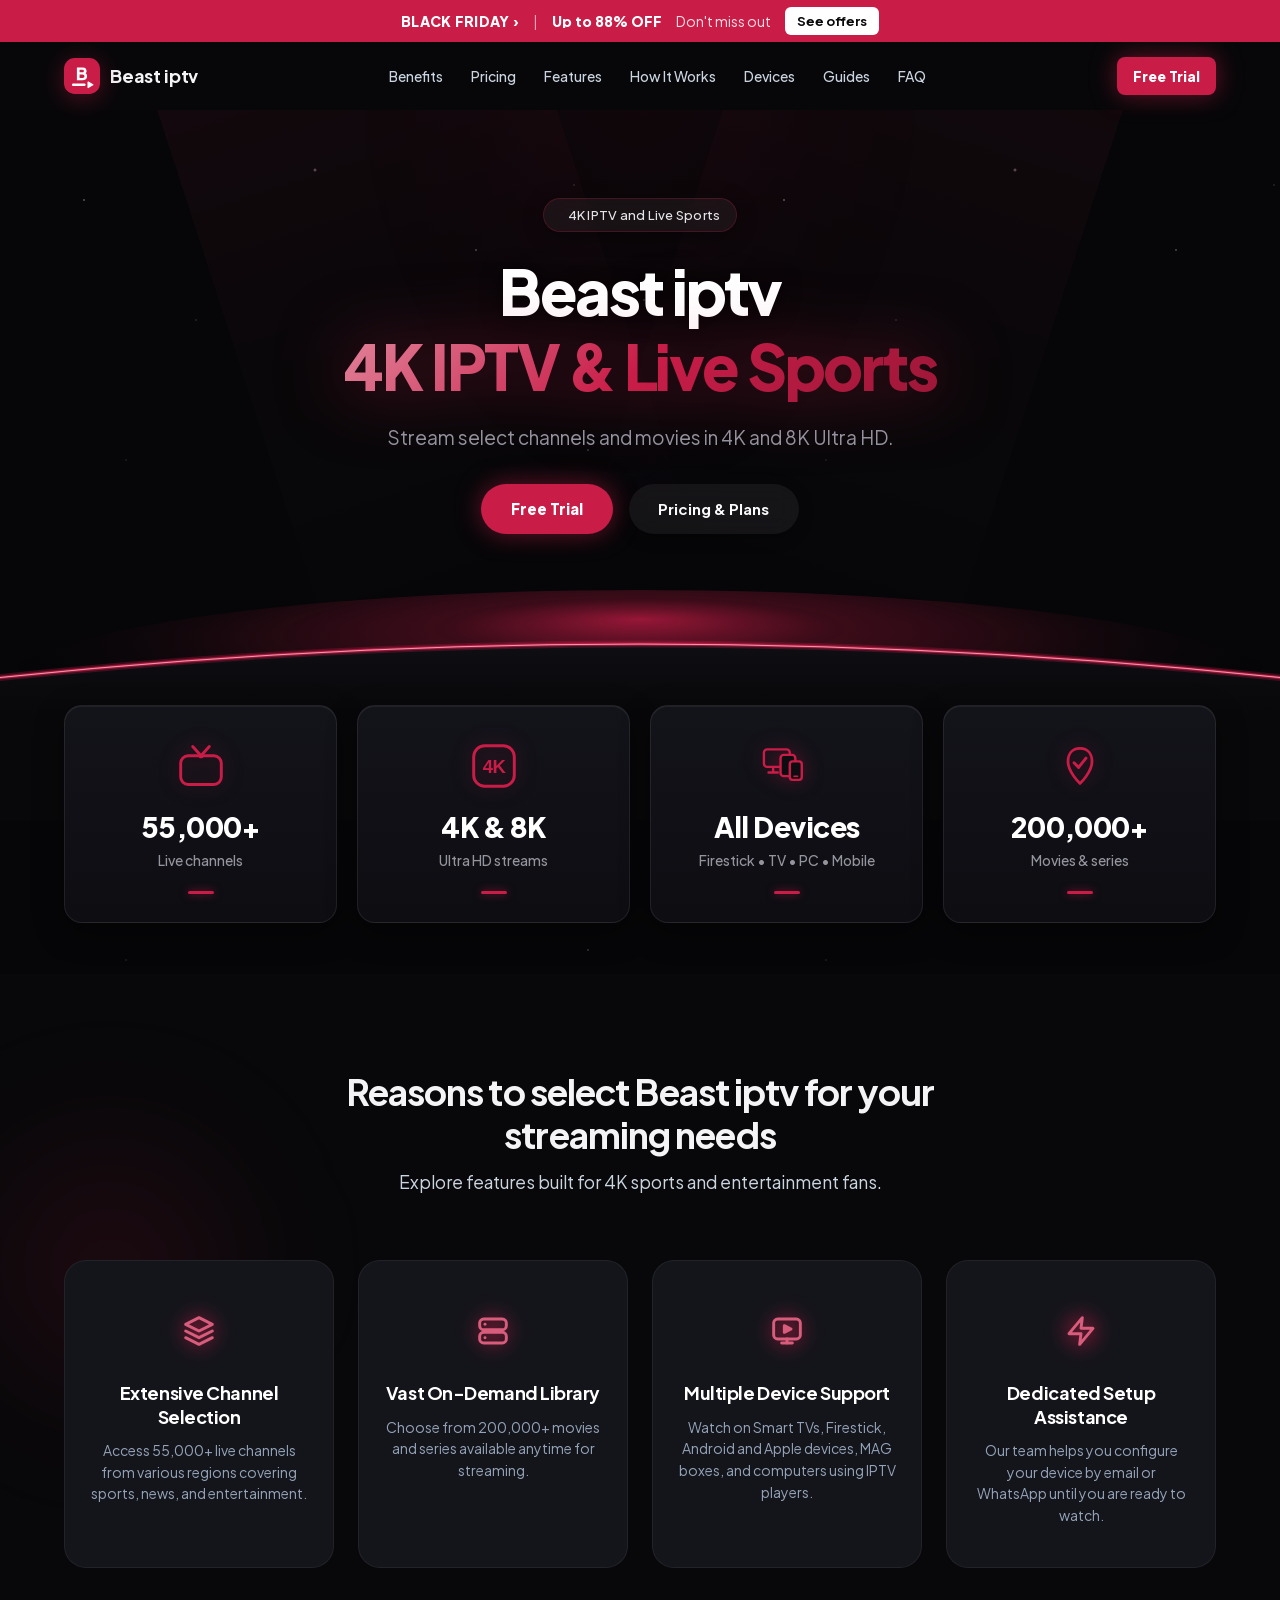
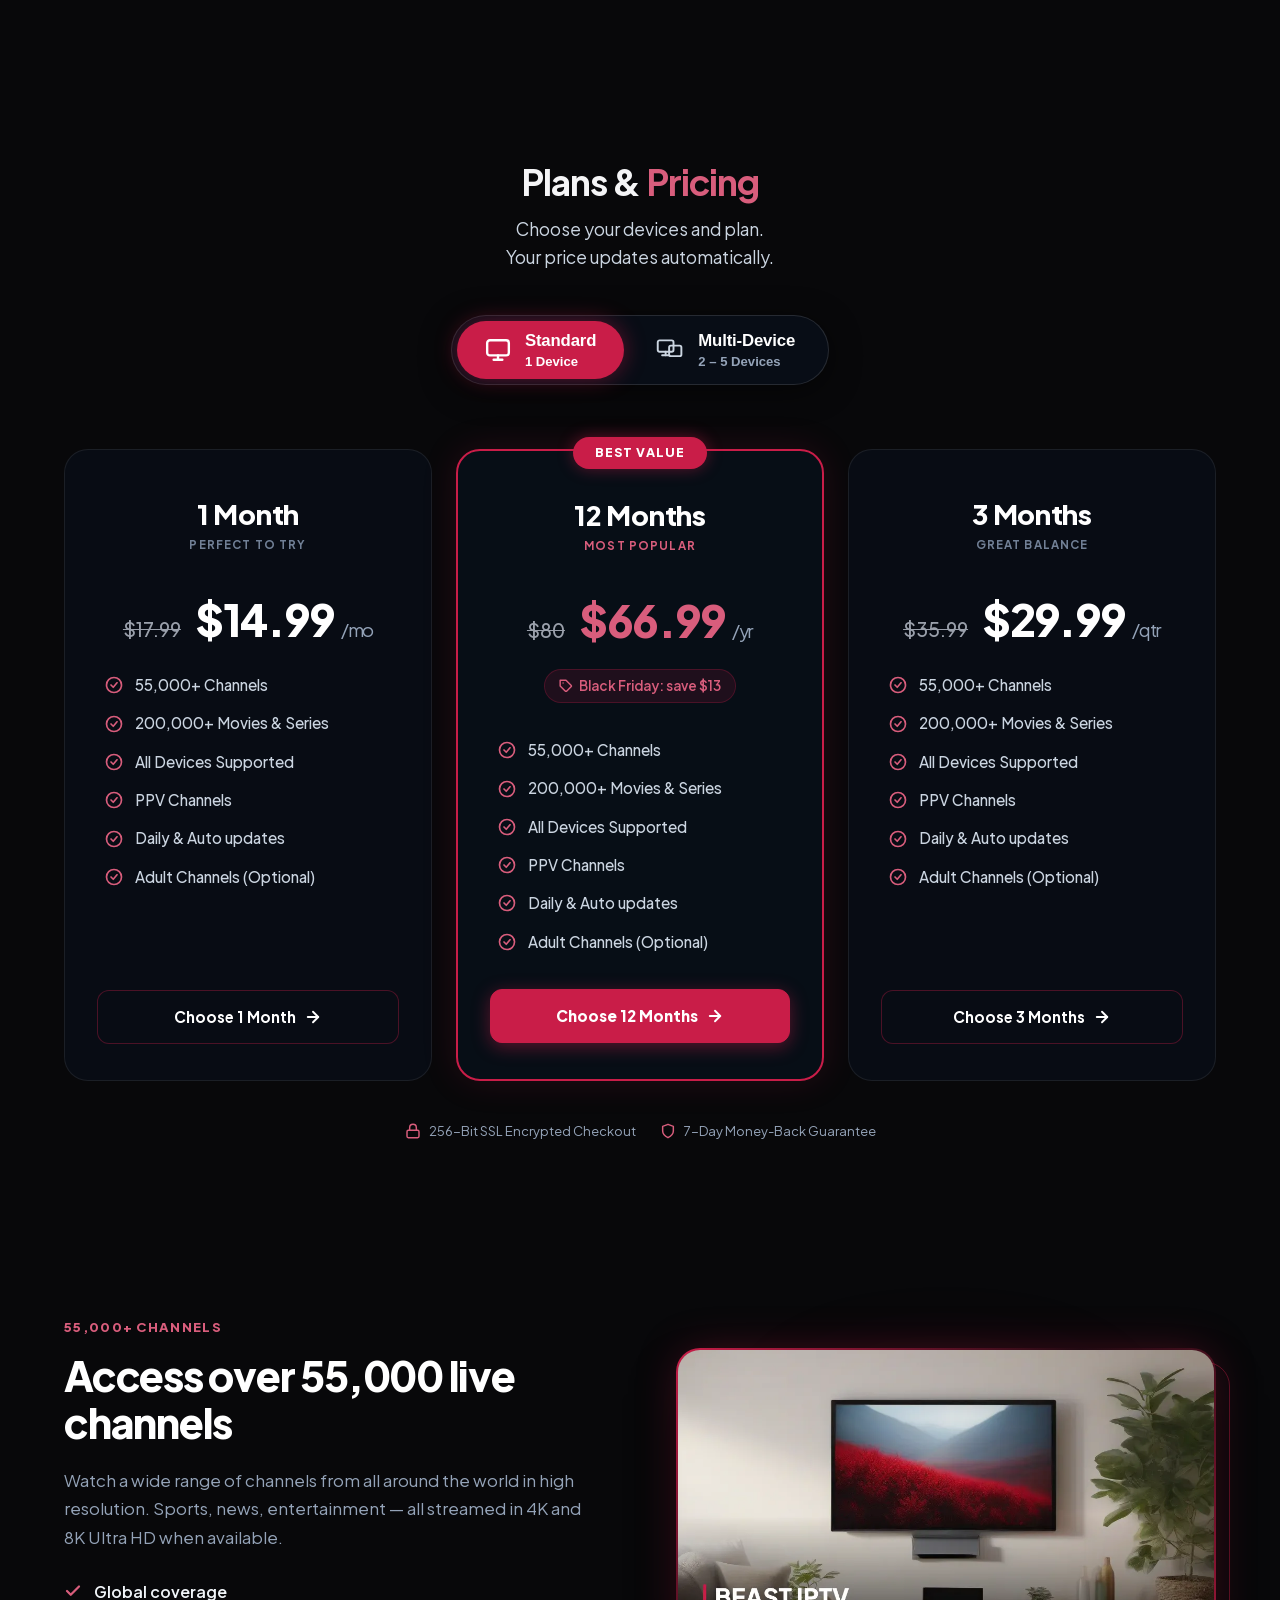
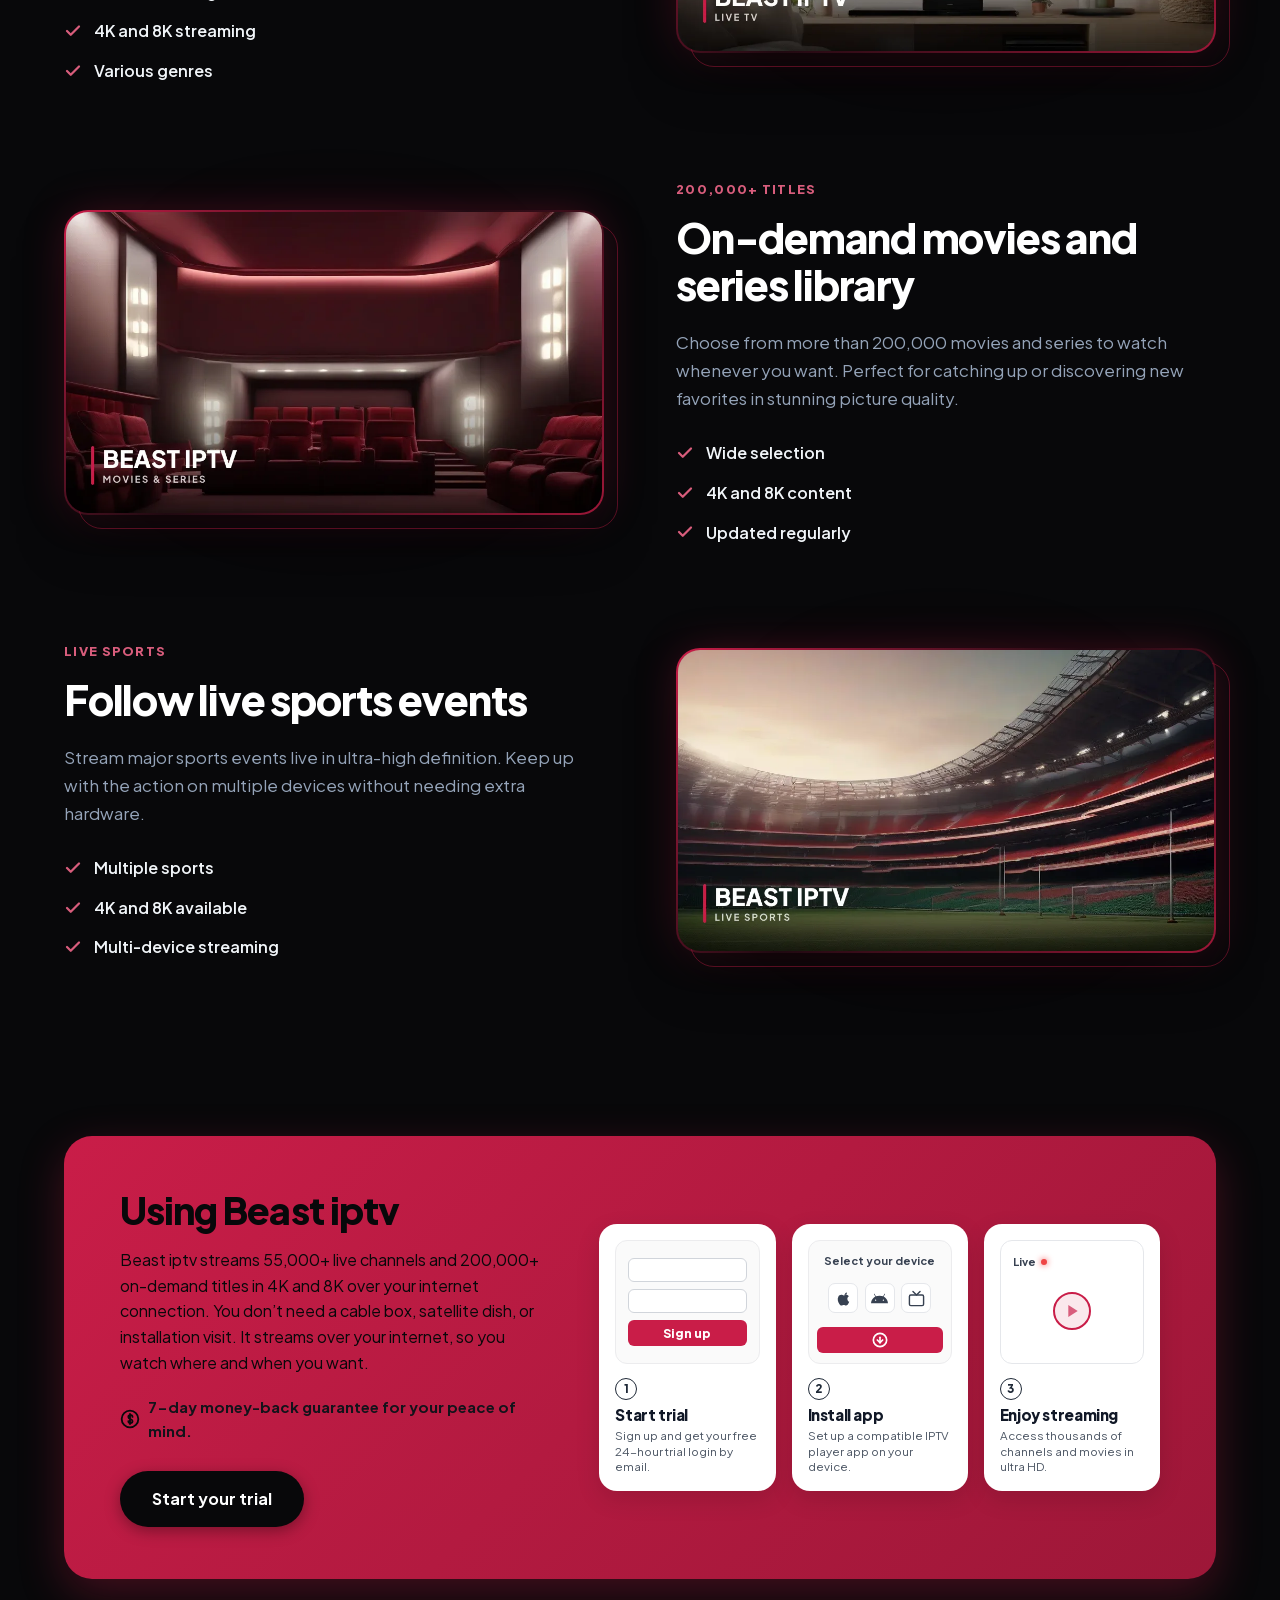
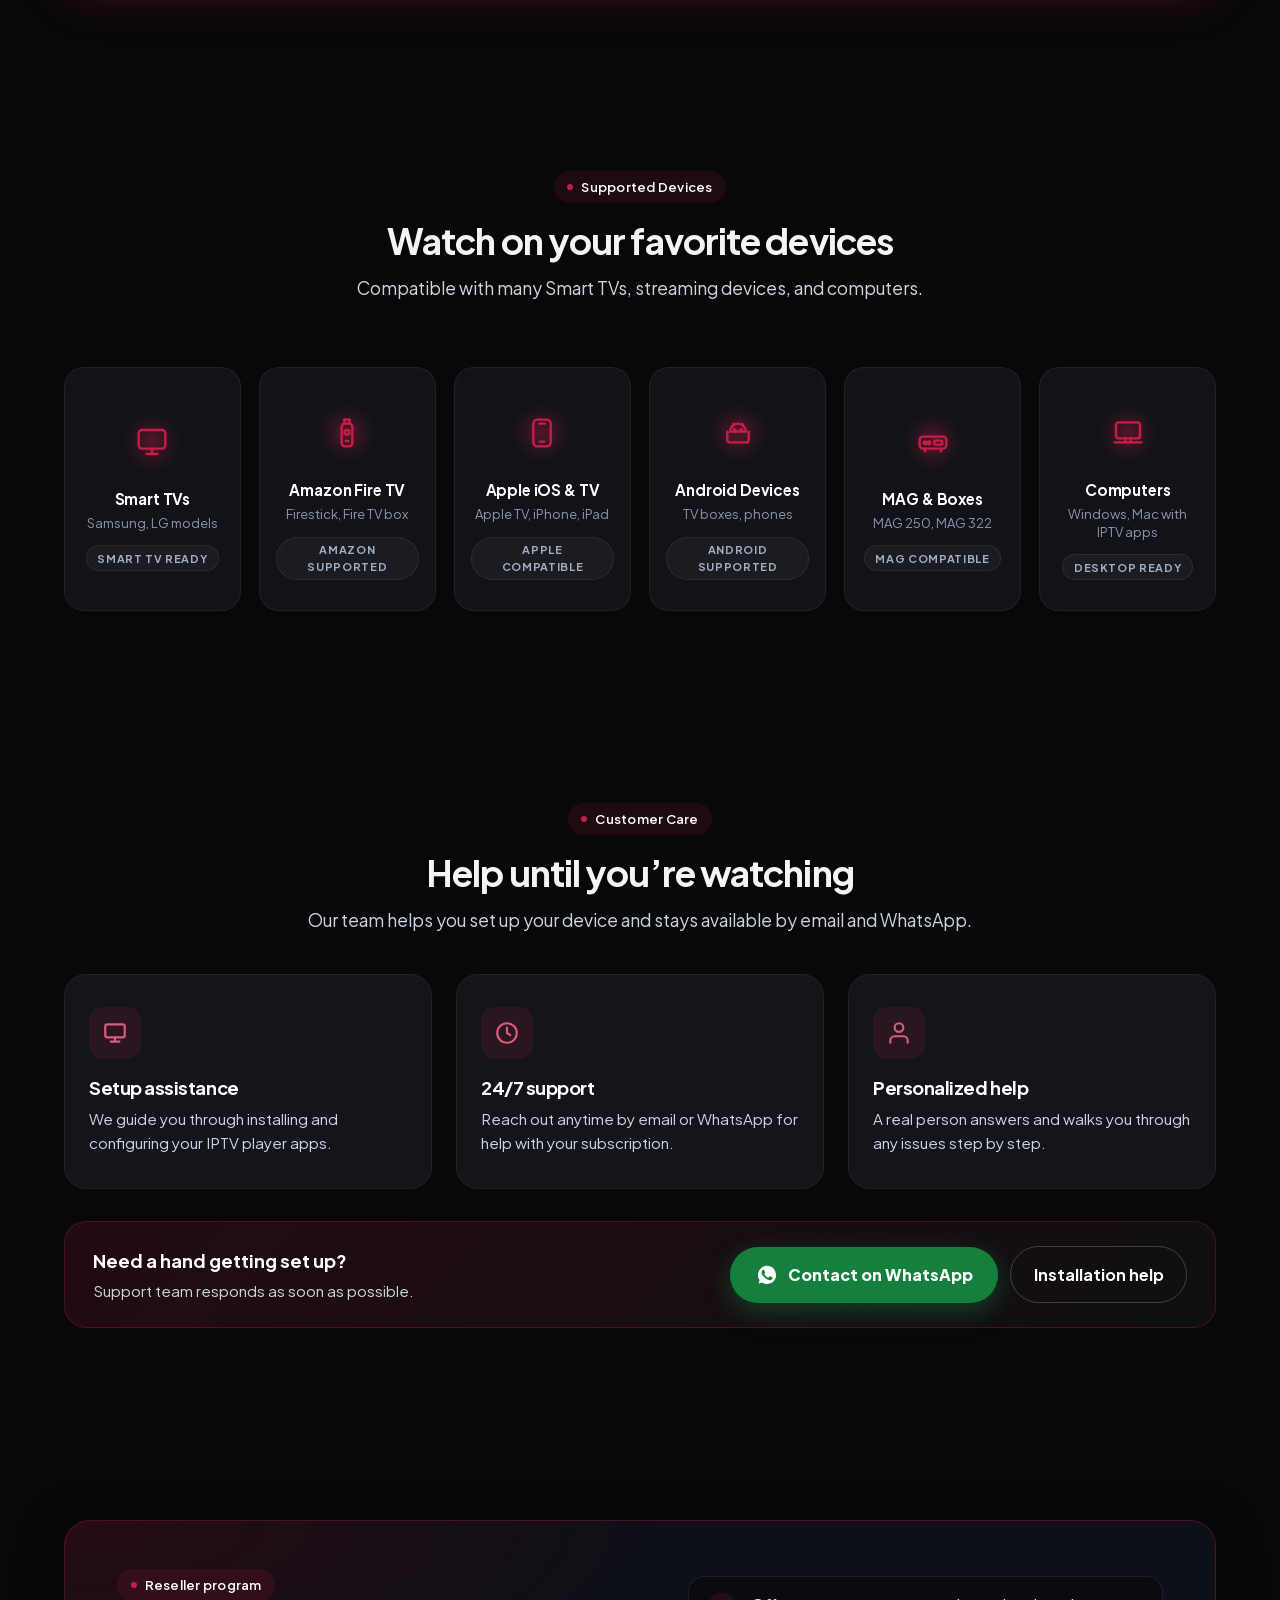
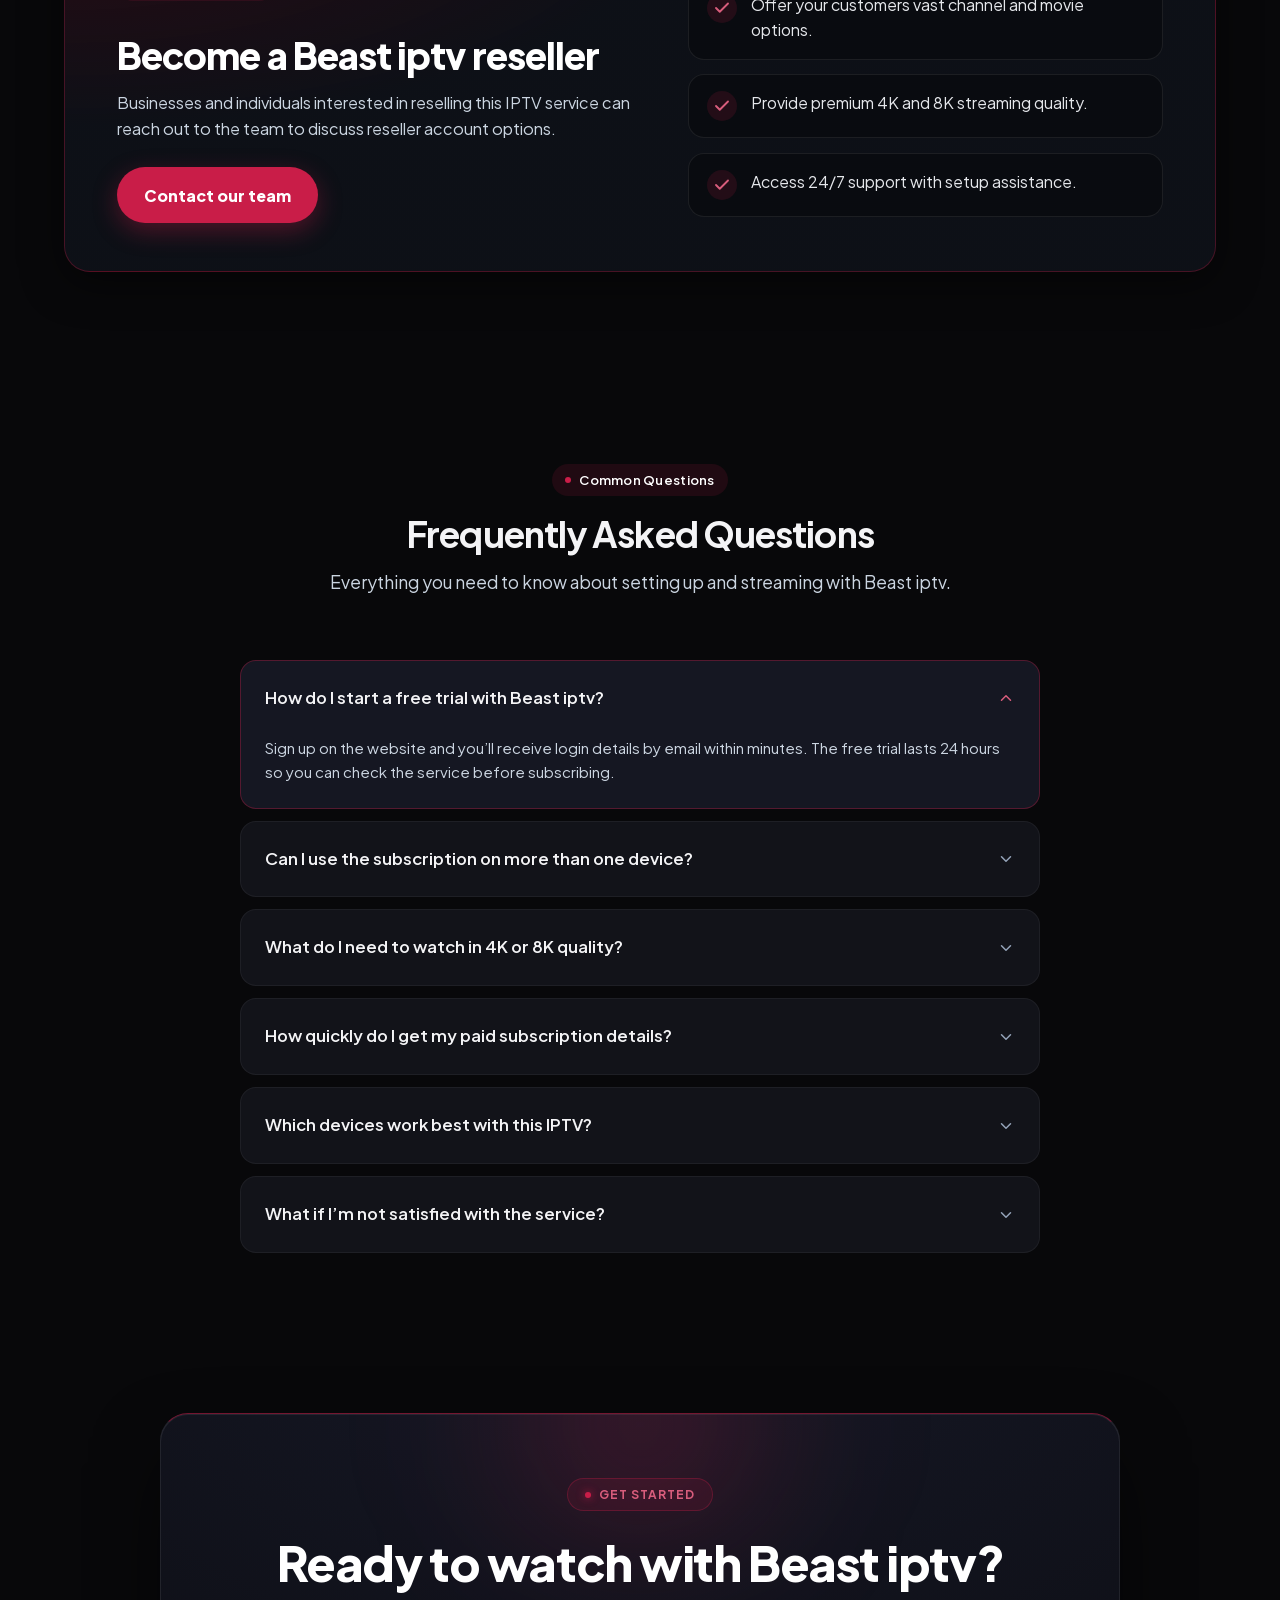
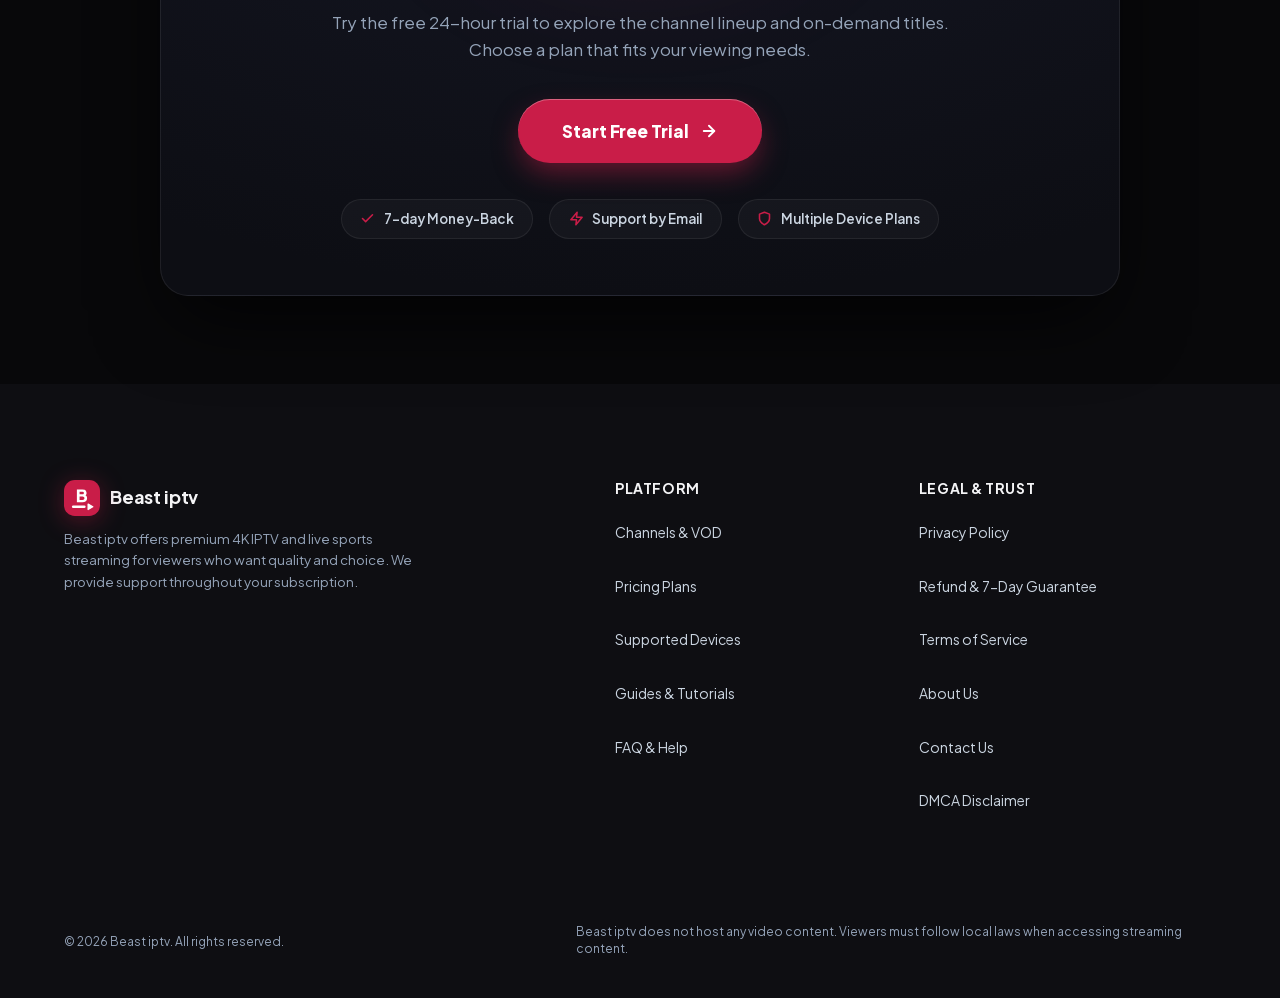
==== commit 6d95b96a: "Deploy IPTV site via TVKIX Site Manager [2026-11-16T13:37:36.372Z]" ====
--- a/index.html
+++ b/index.html
@@ -26,7 +26,7 @@
   <meta property="og:title" content="Beast iptv | Premium 4K IPTV & Live Sports Service">
   <meta property="og:description" content="Stream 55,000+ live channels and 200,000+ movies with Beast iptv. Try a free 24-hour trial and start watching your favorite sports and shows.">
   <meta property="og:site_name" content="Beast iptv">
-  <meta property="og:image" content="https://b1g-iptv.store/assets/images/og-preview.jpg">
+  <meta property="og:image" content="https://b1g-iptv.store/images/share-beast-iptv-live-tv-1794836226449.jpg">
   <meta property="og:image:width" content="1200">
   <meta property="og:image:height" content="630">
   <meta property="og:image:alt" content="Beast iptv Ultra-Stable 4K IPTV Streaming Service">
@@ -35,7 +35,7 @@
   <meta name="twitter:card" content="summary_large_image">
   <meta name="twitter:title" content="Beast iptv | Premium 4K IPTV & Live Sports Service">
   <meta name="twitter:description" content="Stream 55,000+ live channels and 200,000+ movies with Beast iptv. Try a free 24-hour trial and start watching your favorite sports and shows.">
-  <meta name="twitter:image" content="https://b1g-iptv.store/assets/images/og-preview.jpg">
+  <meta name="twitter:image" content="https://b1g-iptv.store/images/share-beast-iptv-live-tv-1794836226449.jpg">
 
   <!-- Self-Hosted Critical Variable Font loaded via @font-face with font-display: swap -->
 
@@ -777,7 +777,7 @@
         "@type": "Product",
         "@id": "https://b1g-iptv.store/#product",
         "name": "Beast iptv Premium 4K IPTV Subscription",
-        "image": "https://b1g-iptv.store/assets/images/features/feature-iptv.webp",
+        "image": "https://b1g-iptv.store/images/beast-iptv-live-tv-1794836226449.webp",
         "description": "Stream 55,000+ live channels and 200,000+ movies with Beast iptv. Try a free 24-hour trial and start watching your favorite sports and shows.",
         "brand": {
           "@type": "Brand",
@@ -1291,12 +1291,12 @@
       <a href="#" class="brand-logo">
         <span class="logo-icon" aria-hidden="true"><svg xmlns="http://www.w3.org/2000/svg" viewBox="0 0 100 100" width="100%" height="100%">
   <defs>
-    <linearGradient id="iconGrad_0nn60z" x1="0%" y1="0%" x2="100%" y2="100%">
+    <linearGradient id="iconGrad_f4gve0" x1="0%" y1="0%" x2="100%" y2="100%">
       <stop offset="0%" stop-color="#c91d48"/>
       <stop offset="100%" stop-color="#c91d48"/>
     </linearGradient>
   </defs>
-  <rect width="100" height="100" rx="30" fill="url(#iconGrad_0nn60z)"/>
+  <rect width="100" height="100" rx="30" fill="url(#iconGrad_f4gve0)"/>
   <rect x="22" y="71" width="38" height="7" rx="3.5" fill="#ffffff"/>
   <path d="M 67 67 L 80 74.5 L 67 82 Z" fill="#ffffff" stroke="#ffffff" stroke-width="3.5" stroke-linejoin="round"/>
   <g class="icon-letter" data-letter="B" fill="#ffffff" transform="translate(32.648 61.88) scale(0.04800 -0.04800)"><path transform="translate(0 0)" d="M66 0V745H381Q458 745 513 719Q568 693 597 644.5Q626 596 626 527Q626 478 599 433.5Q572 389 510 359V435Q569 412 601 380Q633 348 645 310.5Q657 273 657 232Q657 122 584 61Q511 0 381 0ZM221 135H399Q446 135 474 162Q502 189 502 232Q502 276 474 303Q446 330 399 330H221ZM221 465H392Q428 465 449.5 485.5Q471 506 471 540Q471 574 449.5 594.5Q428 615 392 615H221Z"/></g>
@@ -1922,7 +1922,7 @@
             <div class="feature-split-media">
               <div class="feature-media-wrapper">
                 <div class="feature-media-ambient" aria-hidden="true"></div>
-                <img src="/assets/images/features/feature-iptv.webp" alt="Beast iptv Live Channel List Interface" class="feature-mockup-img" loading="lazy" width="970" height="540">
+                <div class="feature-photo-frame"><img src="/images/beast-iptv-live-tv-1794836226449.webp" alt="Access over 55,000 live channels" class="feature-mockup-img feature-photo" loading="lazy" width="1024" height="576"></div>
               </div>
             </div>
           </div>
@@ -1957,7 +1957,7 @@
             <div class="feature-split-media">
               <div class="feature-media-wrapper">
                 <div class="feature-media-ambient" aria-hidden="true"></div>
-                <img src="/assets/images/features/iptv-recommendations.webp" alt="Beast iptv VOD Movies and Series Collection" class="feature-mockup-img" loading="lazy" width="1248" height="694">
+                <div class="feature-photo-frame"><img src="/images/beast-iptv-vod-1794836235979.webp" alt="On-demand movies and series library" class="feature-mockup-img feature-photo" loading="lazy" width="1024" height="576"></div>
               </div>
             </div>
           </div>
@@ -1992,7 +1992,7 @@
             <div class="feature-split-media">
               <div class="feature-media-wrapper">
                 <div class="feature-media-ambient" aria-hidden="true"></div>
-                <img src="/assets/images/features/live-sports-streaming.webp" alt="Beast iptv Live Sports and PPV Events Streaming in 4K UHD" class="feature-mockup-img" loading="lazy" width="1200" height="800">
+                <div class="feature-photo-frame"><img src="/images/beast-iptv-sports-1794836245983.webp" alt="Follow live sports events" class="feature-mockup-img feature-photo" loading="lazy" width="1024" height="576"></div>
               </div>
             </div>
           </div>
@@ -2372,12 +2372,12 @@
           <a href="#" class="brand-logo">
             <span class="logo-icon" aria-hidden="true"><svg xmlns="http://www.w3.org/2000/svg" viewBox="0 0 100 100" width="100%" height="100%">
   <defs>
-    <linearGradient id="iconGrad_0nn60z" x1="0%" y1="0%" x2="100%" y2="100%">
+    <linearGradient id="iconGrad_f4gve0" x1="0%" y1="0%" x2="100%" y2="100%">
       <stop offset="0%" stop-color="#c91d48"/>
       <stop offset="100%" stop-color="#c91d48"/>
     </linearGradient>
   </defs>
-  <rect width="100" height="100" rx="30" fill="url(#iconGrad_0nn60z)"/>
+  <rect width="100" height="100" rx="30" fill="url(#iconGrad_f4gve0)"/>
   <rect x="22" y="71" width="38" height="7" rx="3.5" fill="#ffffff"/>
   <path d="M 67 67 L 80 74.5 L 67 82 Z" fill="#ffffff" stroke="#ffffff" stroke-width="3.5" stroke-linejoin="round"/>
   <g class="icon-letter" data-letter="B" fill="#ffffff" transform="translate(32.648 61.88) scale(0.04800 -0.04800)"><path transform="translate(0 0)" d="M66 0V745H381Q458 745 513 719Q568 693 597 644.5Q626 596 626 527Q626 478 599 433.5Q572 389 510 359V435Q569 412 601 380Q633 348 645 310.5Q657 273 657 232Q657 122 584 61Q511 0 381 0ZM221 135H399Q446 135 474 162Q502 189 502 232Q502 276 474 303Q446 330 399 330H221ZM221 465H392Q428 465 449.5 485.5Q471 506 471 540Q471 574 449.5 594.5Q428 615 392 615H221Z"/></g>
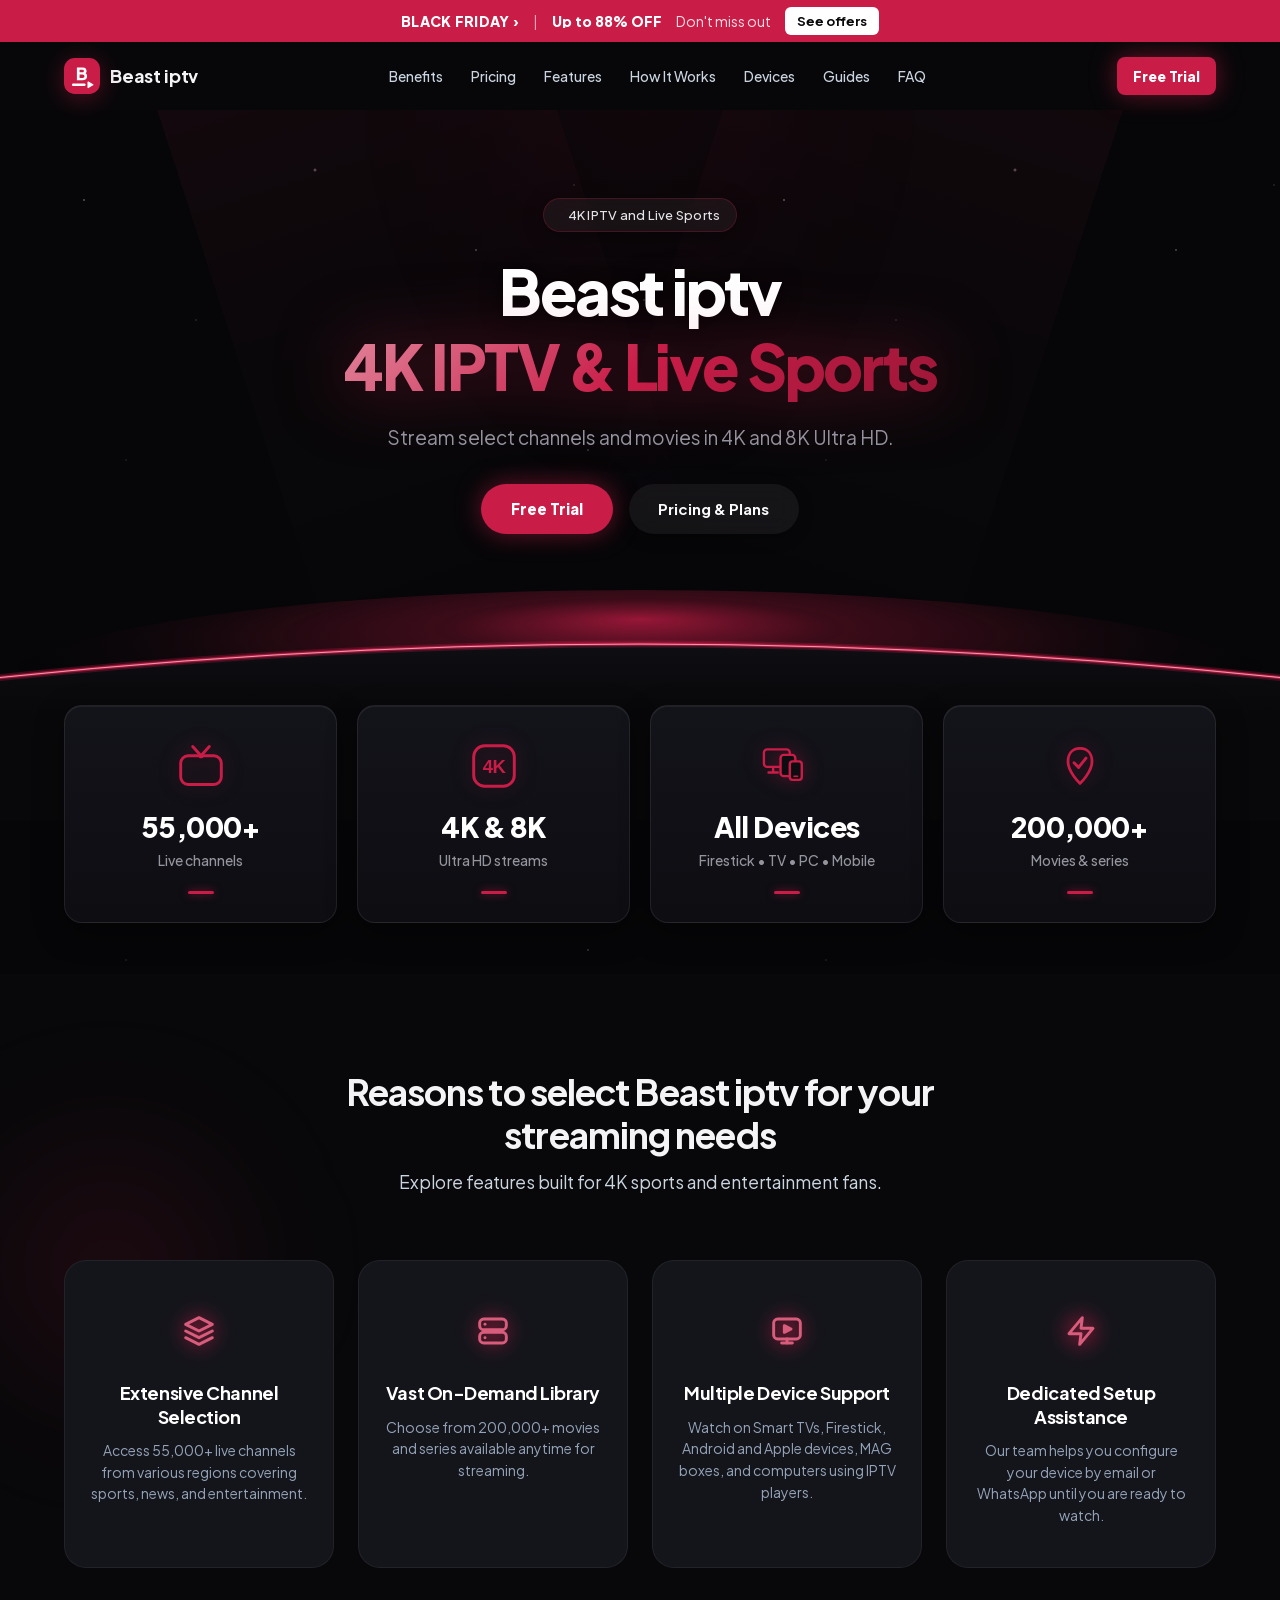
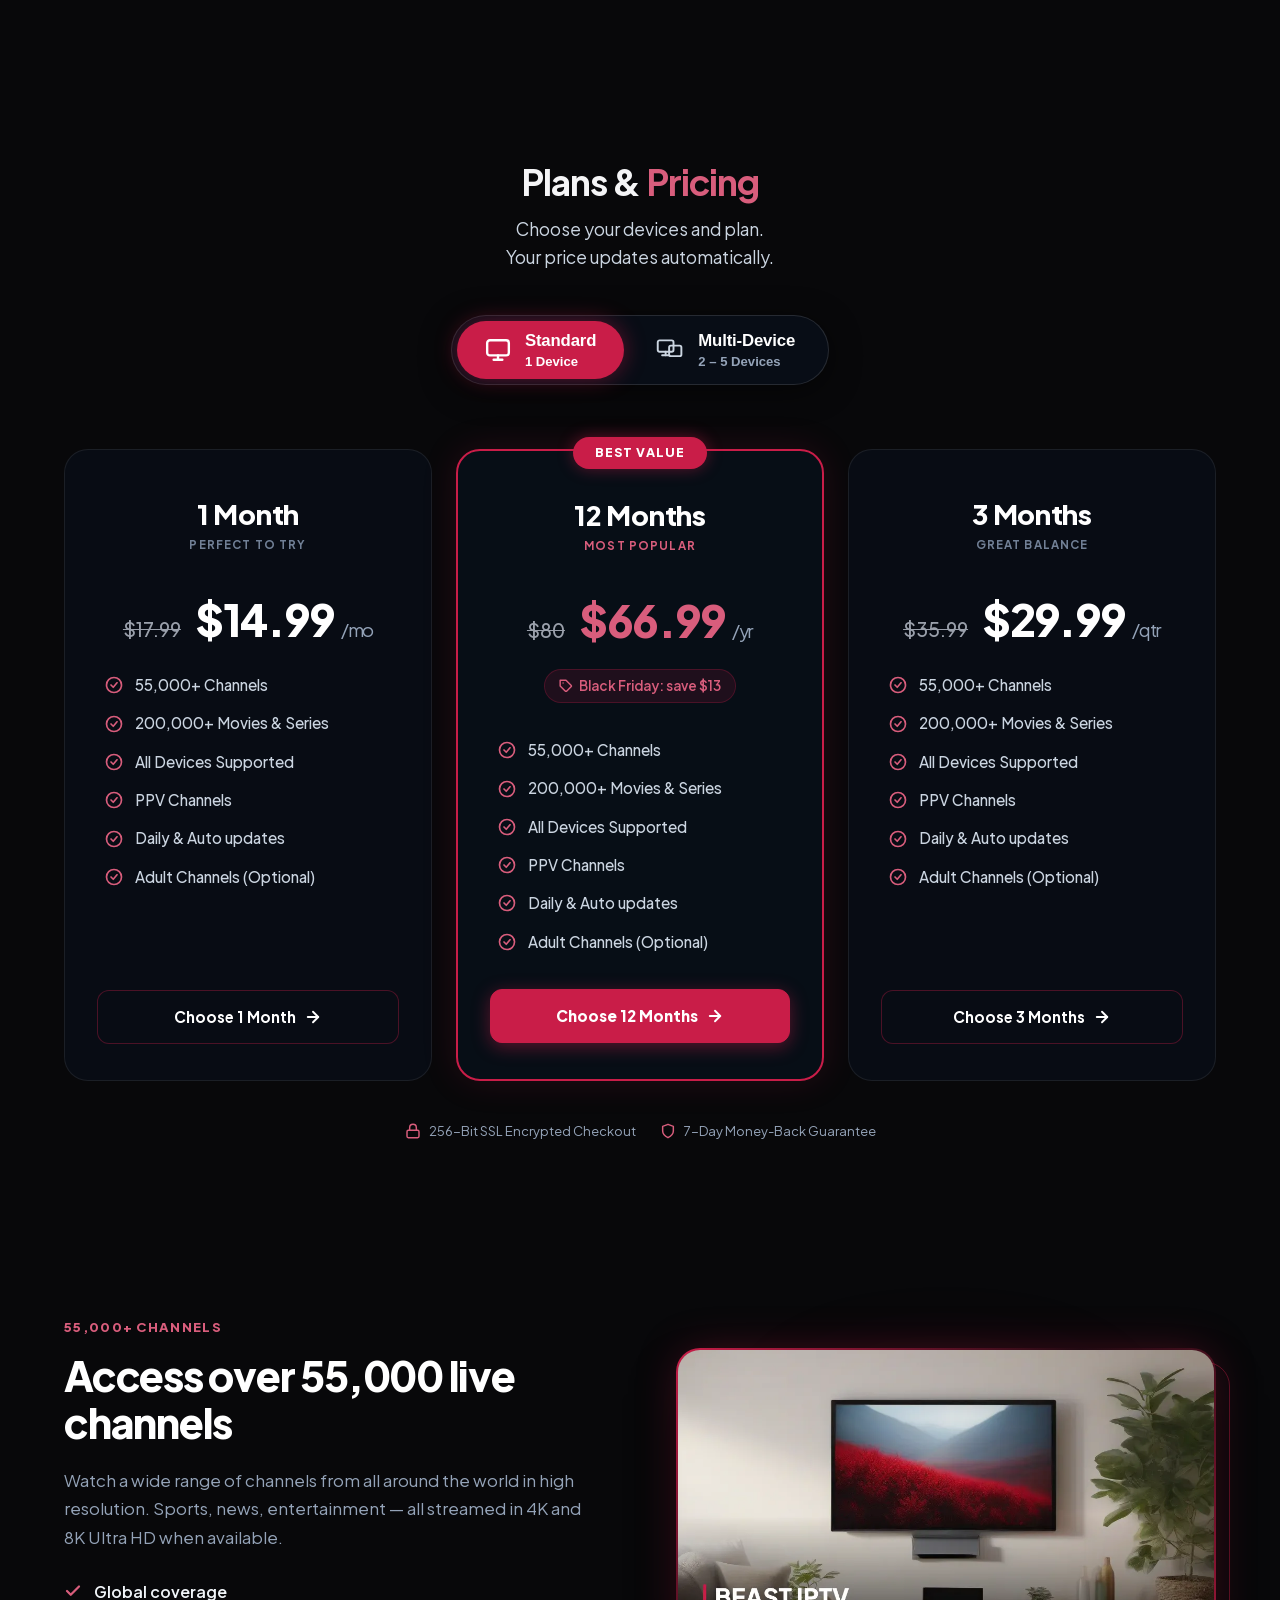
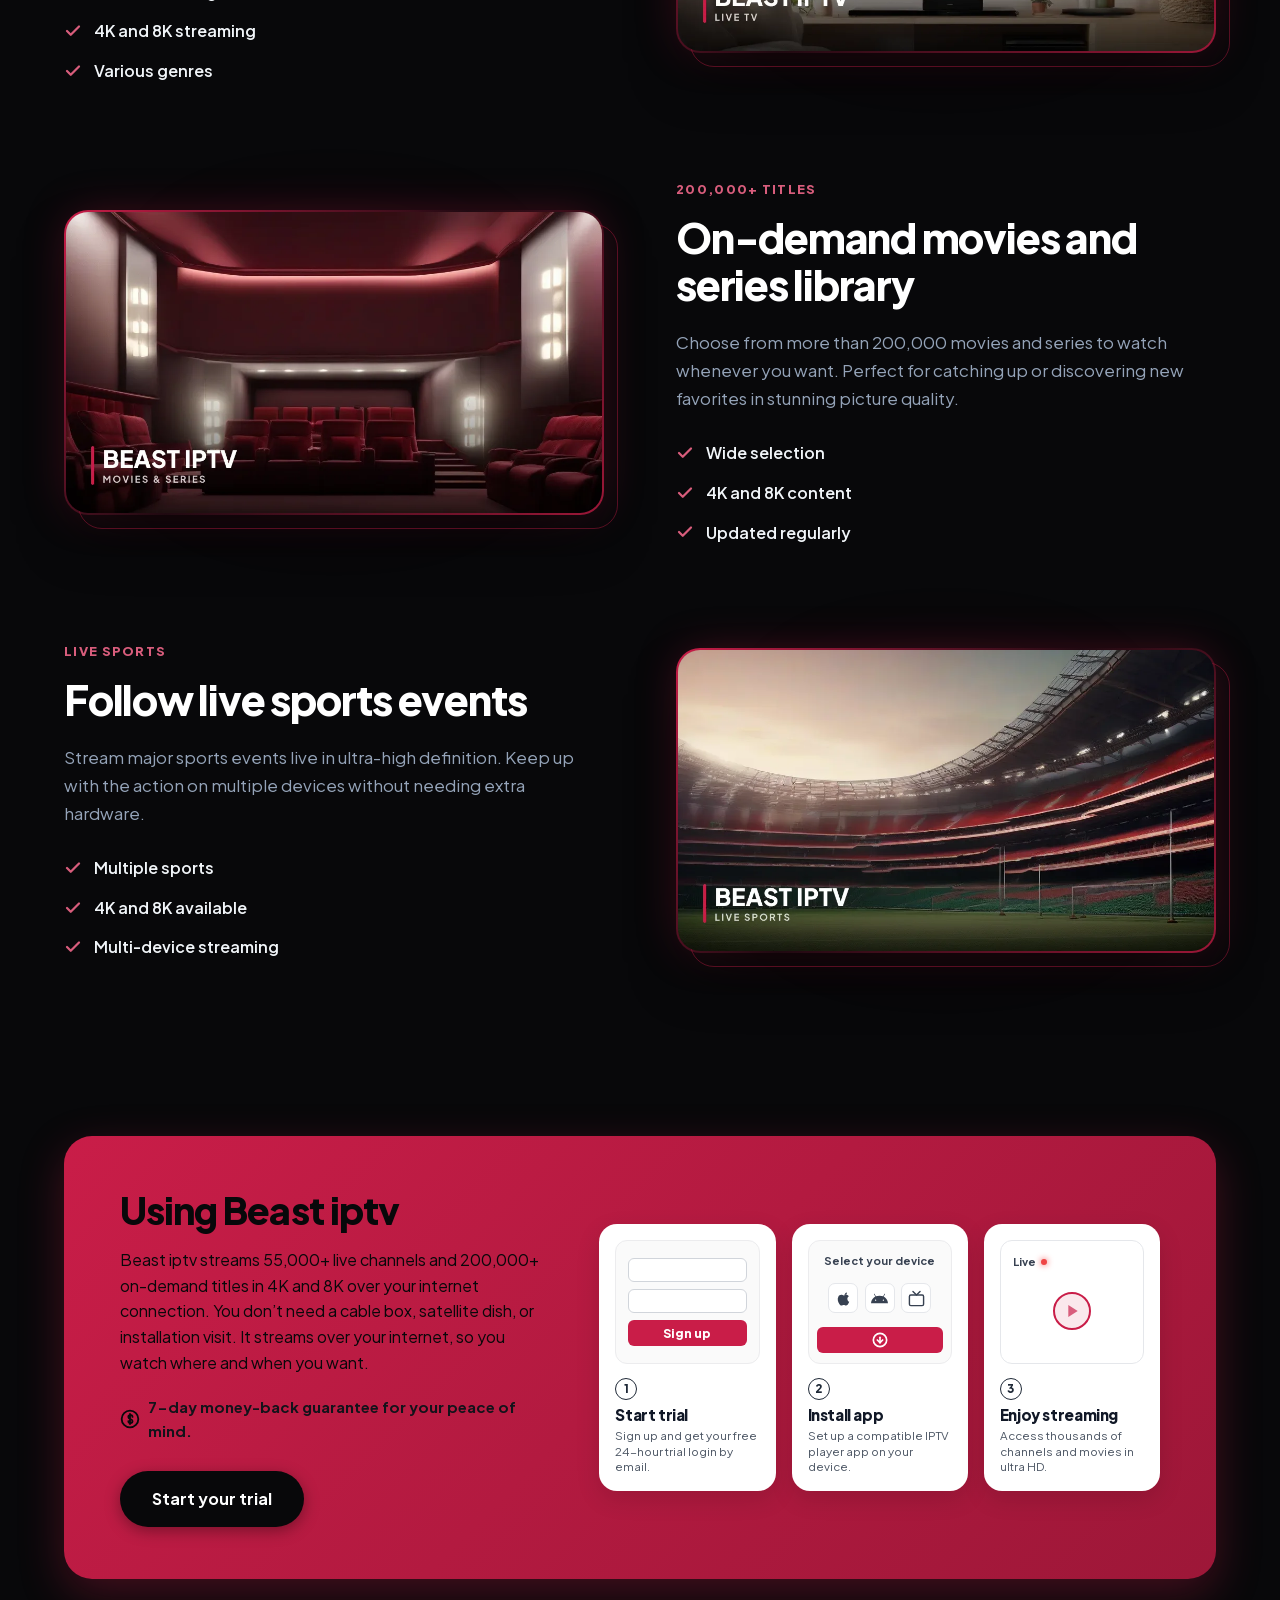
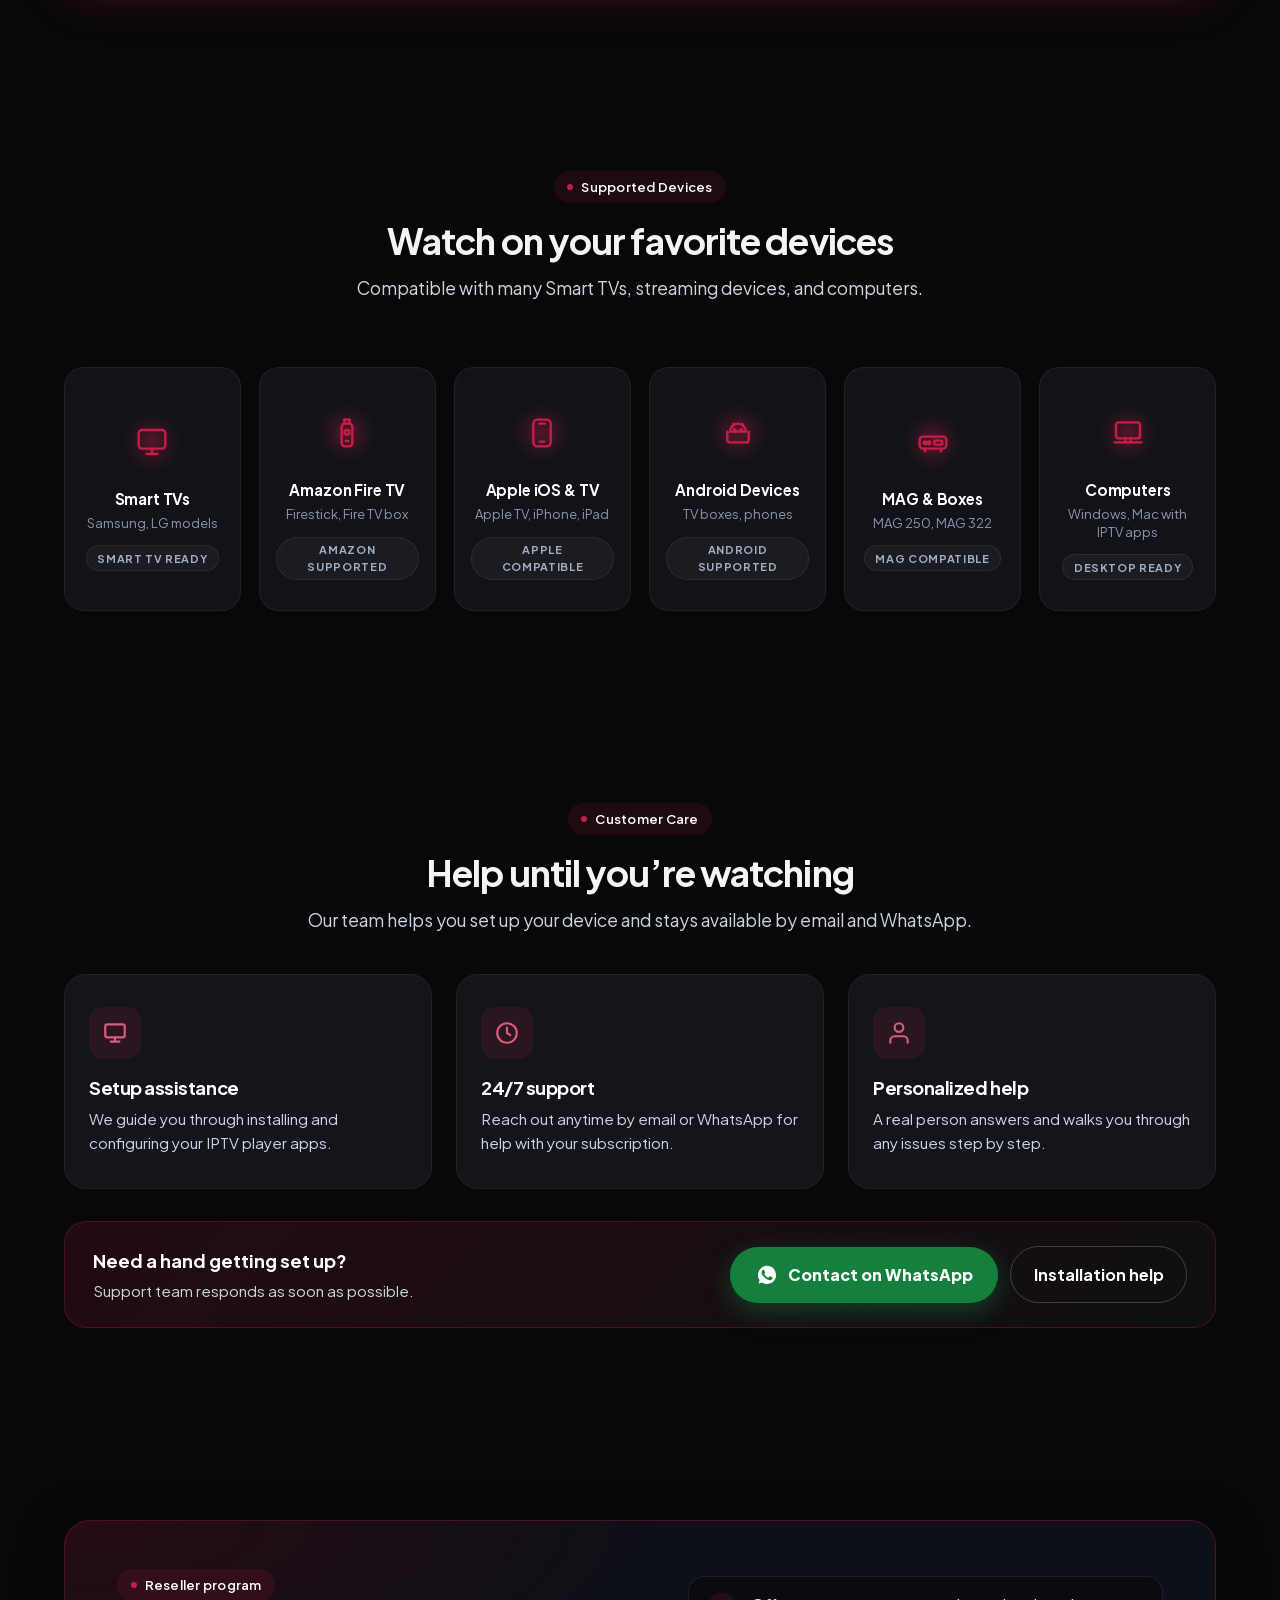
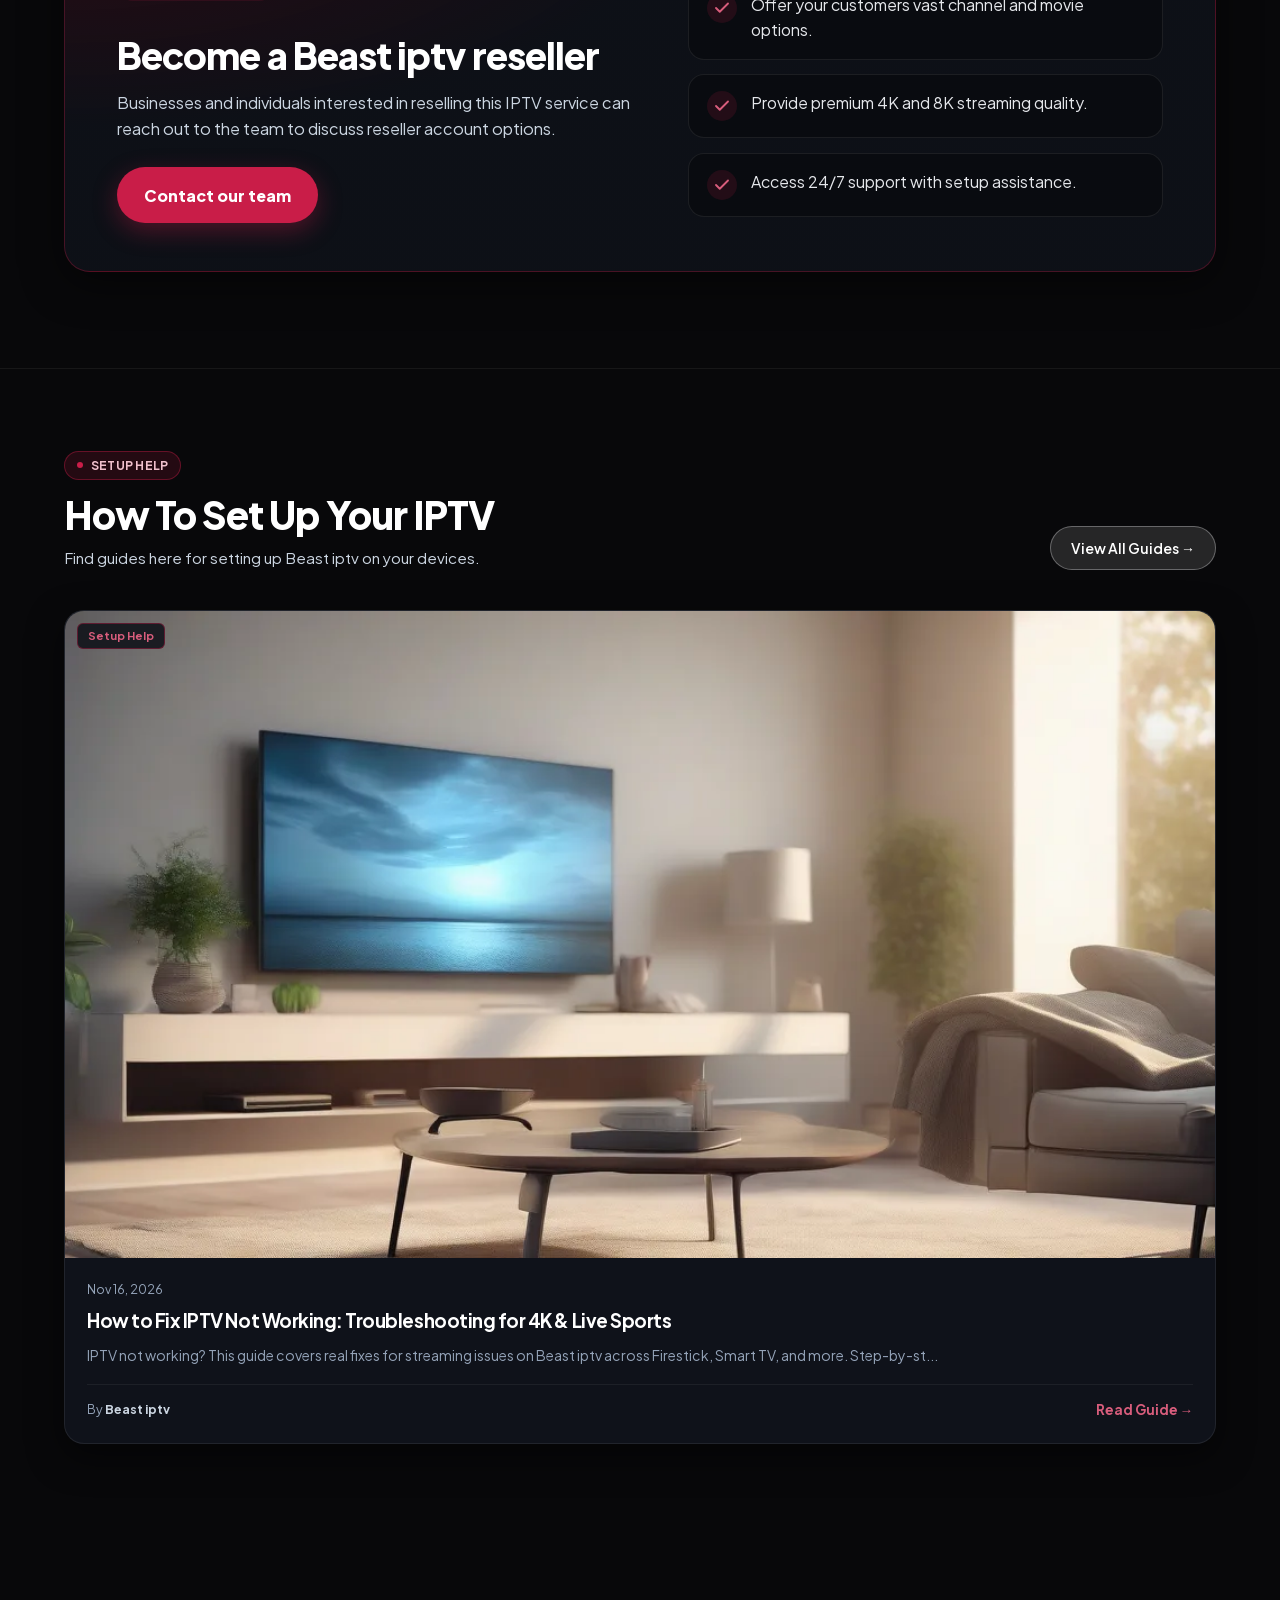
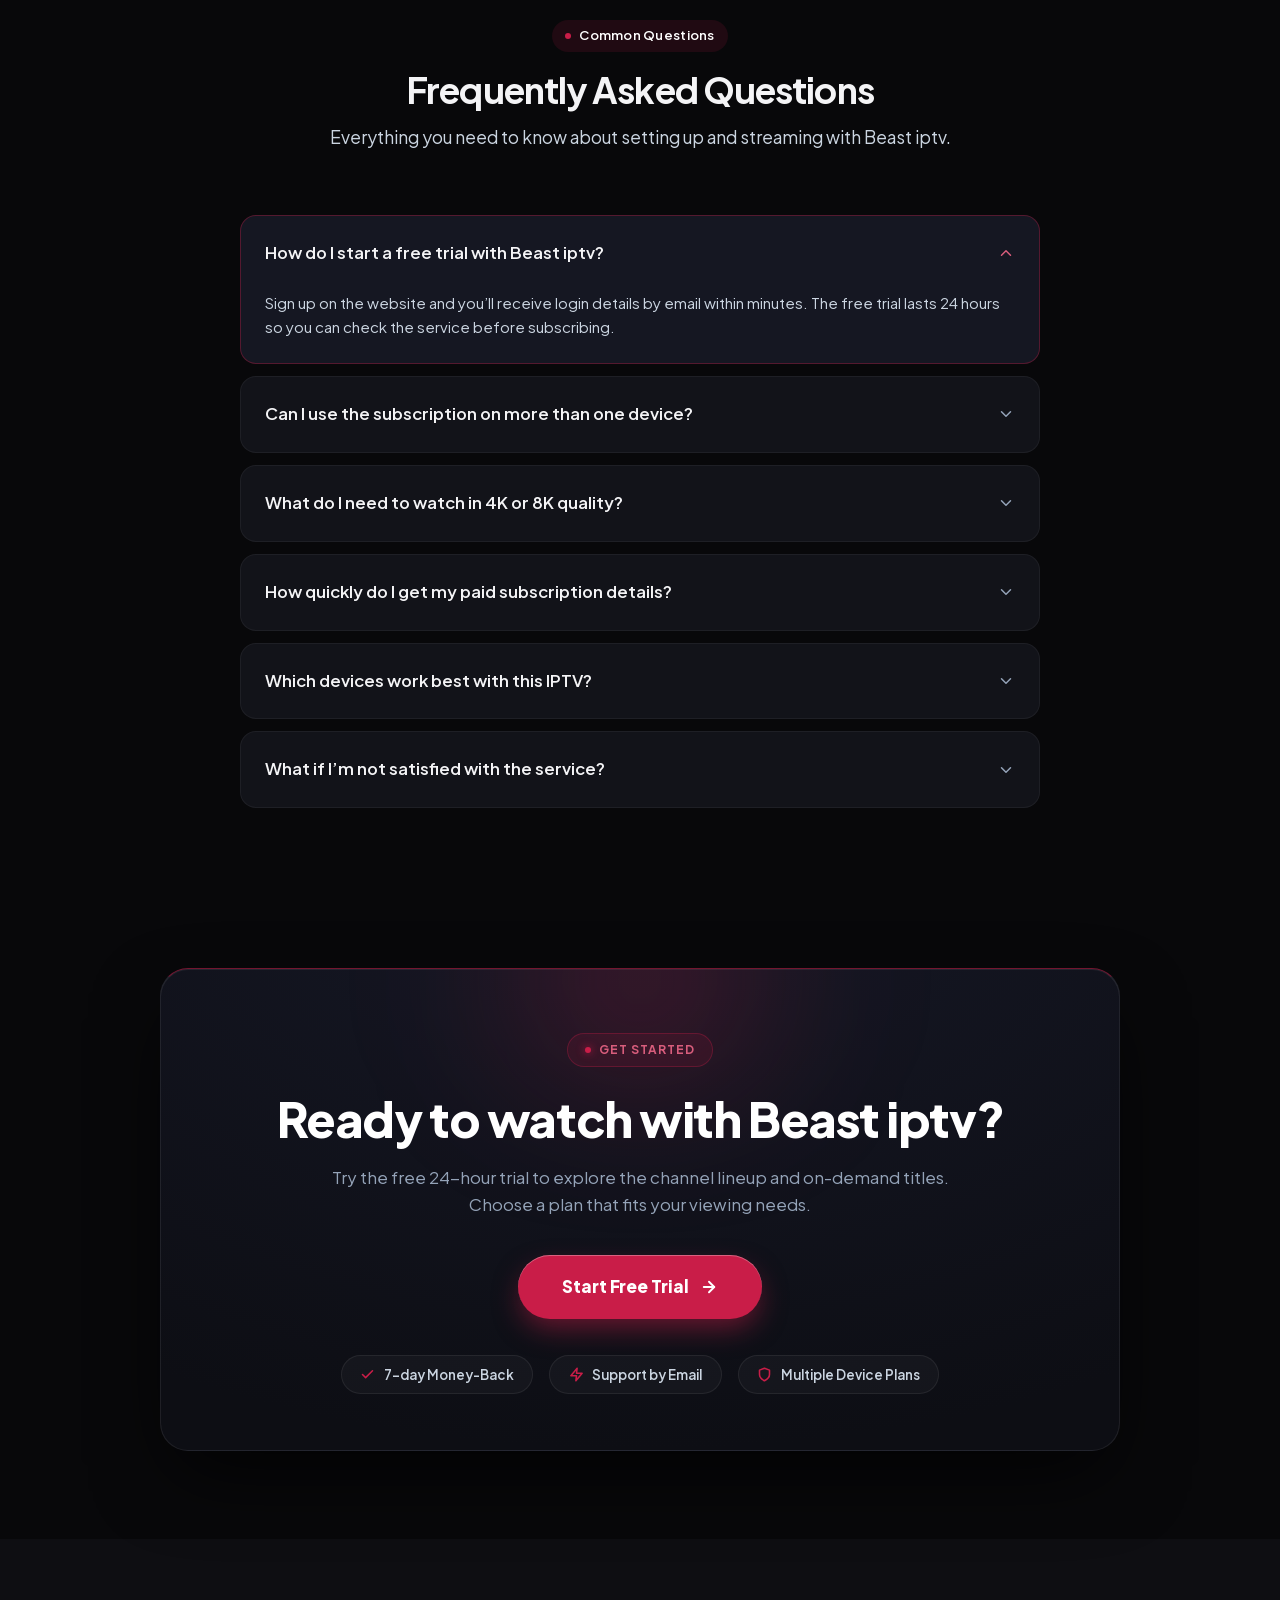
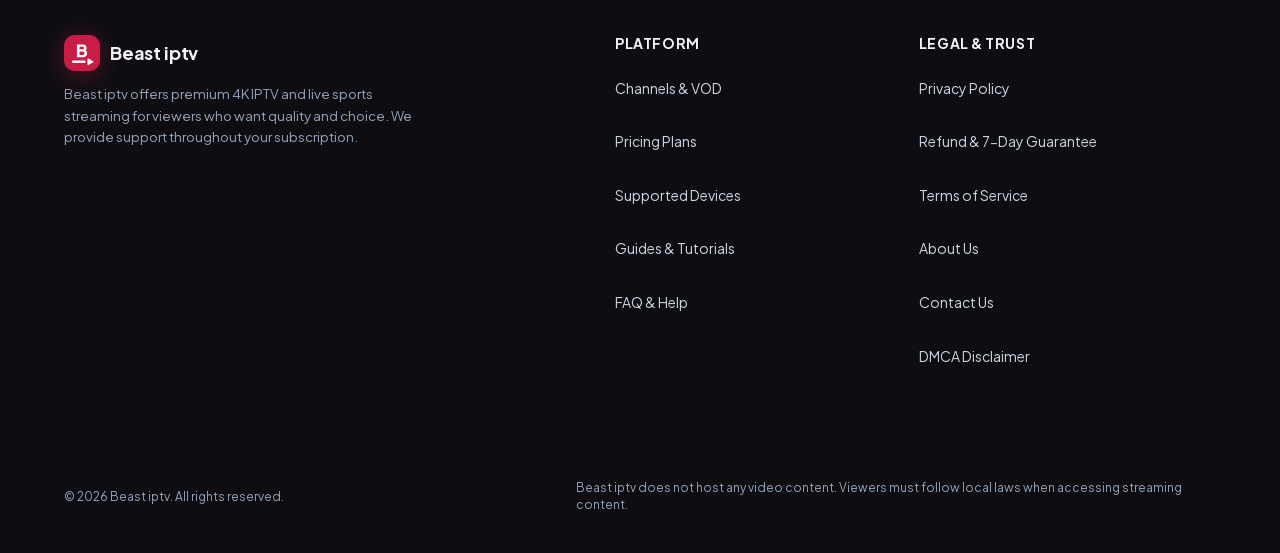
==== commit 6c695673: "Deploy IPTV site via TVKIX Site Manager [2026-11-16T18:12:33.575Z]" ====
--- a/index.html
+++ b/index.html
@@ -1291,12 +1291,12 @@
       <a href="#" class="brand-logo">
         <span class="logo-icon" aria-hidden="true"><svg xmlns="http://www.w3.org/2000/svg" viewBox="0 0 100 100" width="100%" height="100%">
   <defs>
-    <linearGradient id="iconGrad_f4gve0" x1="0%" y1="0%" x2="100%" y2="100%">
+    <linearGradient id="iconGrad_dic1xh" x1="0%" y1="0%" x2="100%" y2="100%">
       <stop offset="0%" stop-color="#c91d48"/>
       <stop offset="100%" stop-color="#c91d48"/>
     </linearGradient>
   </defs>
-  <rect width="100" height="100" rx="30" fill="url(#iconGrad_f4gve0)"/>
+  <rect width="100" height="100" rx="30" fill="url(#iconGrad_dic1xh)"/>
   <rect x="22" y="71" width="38" height="7" rx="3.5" fill="#ffffff"/>
   <path d="M 67 67 L 80 74.5 L 67 82 Z" fill="#ffffff" stroke="#ffffff" stroke-width="3.5" stroke-linejoin="round"/>
   <g class="icon-letter" data-letter="B" fill="#ffffff" transform="translate(32.648 61.88) scale(0.04800 -0.04800)"><path transform="translate(0 0)" d="M66 0V745H381Q458 745 513 719Q568 693 597 644.5Q626 596 626 527Q626 478 599 433.5Q572 389 510 359V435Q569 412 601 380Q633 348 645 310.5Q657 273 657 232Q657 122 584 61Q511 0 381 0ZM221 135H399Q446 135 474 162Q502 189 502 232Q502 276 474 303Q446 330 399 330H221ZM221 465H392Q428 465 449.5 485.5Q471 506 471 540Q471 574 449.5 594.5Q428 615 392 615H221Z"/></g>
@@ -2251,6 +2251,50 @@
       </div>
     </section>
 
+    
+                <section id="home-guides" class="section" style="background-color: #08080a; padding: 80px 0; border-top: 1px solid rgba(255,255,255,0.06);">
+                  <div class="container">
+                    <div style="display: flex; justify-content: space-between; align-items: flex-end; margin-bottom: 40px; flex-wrap: wrap; gap: 20px;">
+                      <div>
+                        <div class="pill-badge" style="display: inline-flex; align-items: center; gap: 8px; margin-bottom: 12px; background: rgba(201, 29, 72,0.15); border: 1px solid #c91d4866; color: #f0c0cc; padding: 4px 12px; border-radius: 9999px; font-size: 0.75rem; font-weight: 700; text-transform: uppercase;">
+                          <span class="dot" style="width: 6px; height: 6px; border-radius: 50%; background: #c91d48; display: inline-block;"></span>
+                          <span>Setup Help</span>
+                        </div>
+                        <h2 style="font-size: clamp(1.8rem, 3vw, 2.4rem); font-weight: 800; color: #ffffff; margin: 0 0 8px 0;">How To Set Up Your IPTV</h2>
+                        <p style="color: #cbd5e1; font-size: 0.95rem; margin: 0; max-width: 600px;">Find guides here for setting up Beast iptv on your devices.</p>
+                      </div>
+                      <div>
+                        <a href="guides.html" class="btn btn-sm" style="background: rgba(255,255,255,0.12); border: 1px solid rgba(255,255,255,0.3); color: #ffffff; padding: 10px 20px; border-radius: 9999px; text-decoration: none; font-weight: 600; display: inline-flex; align-items: center; gap: 6px;">
+                          View All Guides &rarr;
+                        </a>
+                      </div>
+                    </div>
+
+                    <div style="display: grid; grid-template-columns: repeat(auto-fit, minmax(300px, 1fr)); gap: 24px;">
+                      
+                    <article style="background: rgba(18, 22, 32, 0.75); border: 1px solid rgba(255, 255, 255, 0.08); border-radius: 20px; overflow: hidden; display: flex; flex-direction: column; transition: transform 0.2s ease, border-color 0.2s ease; box-shadow: 0 12px 35px rgba(0,0,0,0.5);">
+                      <a href="how-to-fix-iptv-not-working.html" style="position: relative; display: block; overflow: hidden; aspect-ratio: 16/9; background: #0a0c10;">
+                        <img src="/images/posts/how-to-fix-iptv-not-working-1794852742697.webp" alt="How to Fix IPTV Not Working: Troubleshooting for 4K & Live Sports" width="1024" height="576" style="width: 100%; height: 100%; object-fit: cover;" loading="lazy">
+                        <span style="position: absolute; top: 12px; left: 12px; background: rgba(15, 18, 25, 0.88); backdrop-filter: blur(8px); border: 1px solid #c91d4866; color: var(--accent-ink, #c91d48); padding: 3px 10px; border-radius: 6px; font-size: 0.7rem; font-weight: 700;">Setup Help</span>
+                      </a>
+                      <div style="padding: 22px; display: flex; flex-direction: column; flex-grow: 1;">
+                        <div style="font-size: 0.78rem; color: #94a3b8; margin-bottom: 8px;">Nov 16, 2026</div>
+                        <h3 style="font-size: 1.18rem; font-weight: 700; line-height: 1.35; margin-bottom: 10px;">
+                          <a href="how-to-fix-iptv-not-working.html" style="color: #fff; text-decoration: none;">How to Fix IPTV Not Working: Troubleshooting for 4K &amp; Live Sports</a>
+                        </h3>
+                        <p style="color: #94a3b8; font-size: 0.88rem; line-height: 1.6; margin-bottom: 18px; flex-grow: 1;">
+                          IPTV not working? This guide covers real fixes for streaming issues on Beast iptv across Firestick, Smart TV, and more. Step-by-st...
+                        </p>
+                        <div style="border-top: 1px solid rgba(255,255,255,0.06); padding-top: 14px; margin-top: auto; display: flex; justify-content: space-between; align-items: center;">
+                          <span style="font-size: 0.78rem; color: #94a3b8;">By <strong style="color: #cbd5e1;">Beast iptv</strong></span>
+                          <a href="how-to-fix-iptv-not-working.html" style="color: var(--accent-ink, #c91d48); font-weight: 700; font-size: 0.84rem; text-decoration: none;">Read Guide &rarr;</a>
+                        </div>
+                      </div>
+                    </article>
+                    </div>
+                  </div>
+                </section>
+                
     <section id="faq" class="section">
       <div class="container">
         <div class="section-header">
@@ -2372,12 +2416,12 @@
           <a href="#" class="brand-logo">
             <span class="logo-icon" aria-hidden="true"><svg xmlns="http://www.w3.org/2000/svg" viewBox="0 0 100 100" width="100%" height="100%">
   <defs>
-    <linearGradient id="iconGrad_f4gve0" x1="0%" y1="0%" x2="100%" y2="100%">
+    <linearGradient id="iconGrad_dic1xh" x1="0%" y1="0%" x2="100%" y2="100%">
       <stop offset="0%" stop-color="#c91d48"/>
       <stop offset="100%" stop-color="#c91d48"/>
     </linearGradient>
   </defs>
-  <rect width="100" height="100" rx="30" fill="url(#iconGrad_f4gve0)"/>
+  <rect width="100" height="100" rx="30" fill="url(#iconGrad_dic1xh)"/>
   <rect x="22" y="71" width="38" height="7" rx="3.5" fill="#ffffff"/>
   <path d="M 67 67 L 80 74.5 L 67 82 Z" fill="#ffffff" stroke="#ffffff" stroke-width="3.5" stroke-linejoin="round"/>
   <g class="icon-letter" data-letter="B" fill="#ffffff" transform="translate(32.648 61.88) scale(0.04800 -0.04800)"><path transform="translate(0 0)" d="M66 0V745H381Q458 745 513 719Q568 693 597 644.5Q626 596 626 527Q626 478 599 433.5Q572 389 510 359V435Q569 412 601 380Q633 348 645 310.5Q657 273 657 232Q657 122 584 61Q511 0 381 0ZM221 135H399Q446 135 474 162Q502 189 502 232Q502 276 474 303Q446 330 399 330H221ZM221 465H392Q428 465 449.5 485.5Q471 506 471 540Q471 574 449.5 594.5Q428 615 392 615H221Z"/></g>
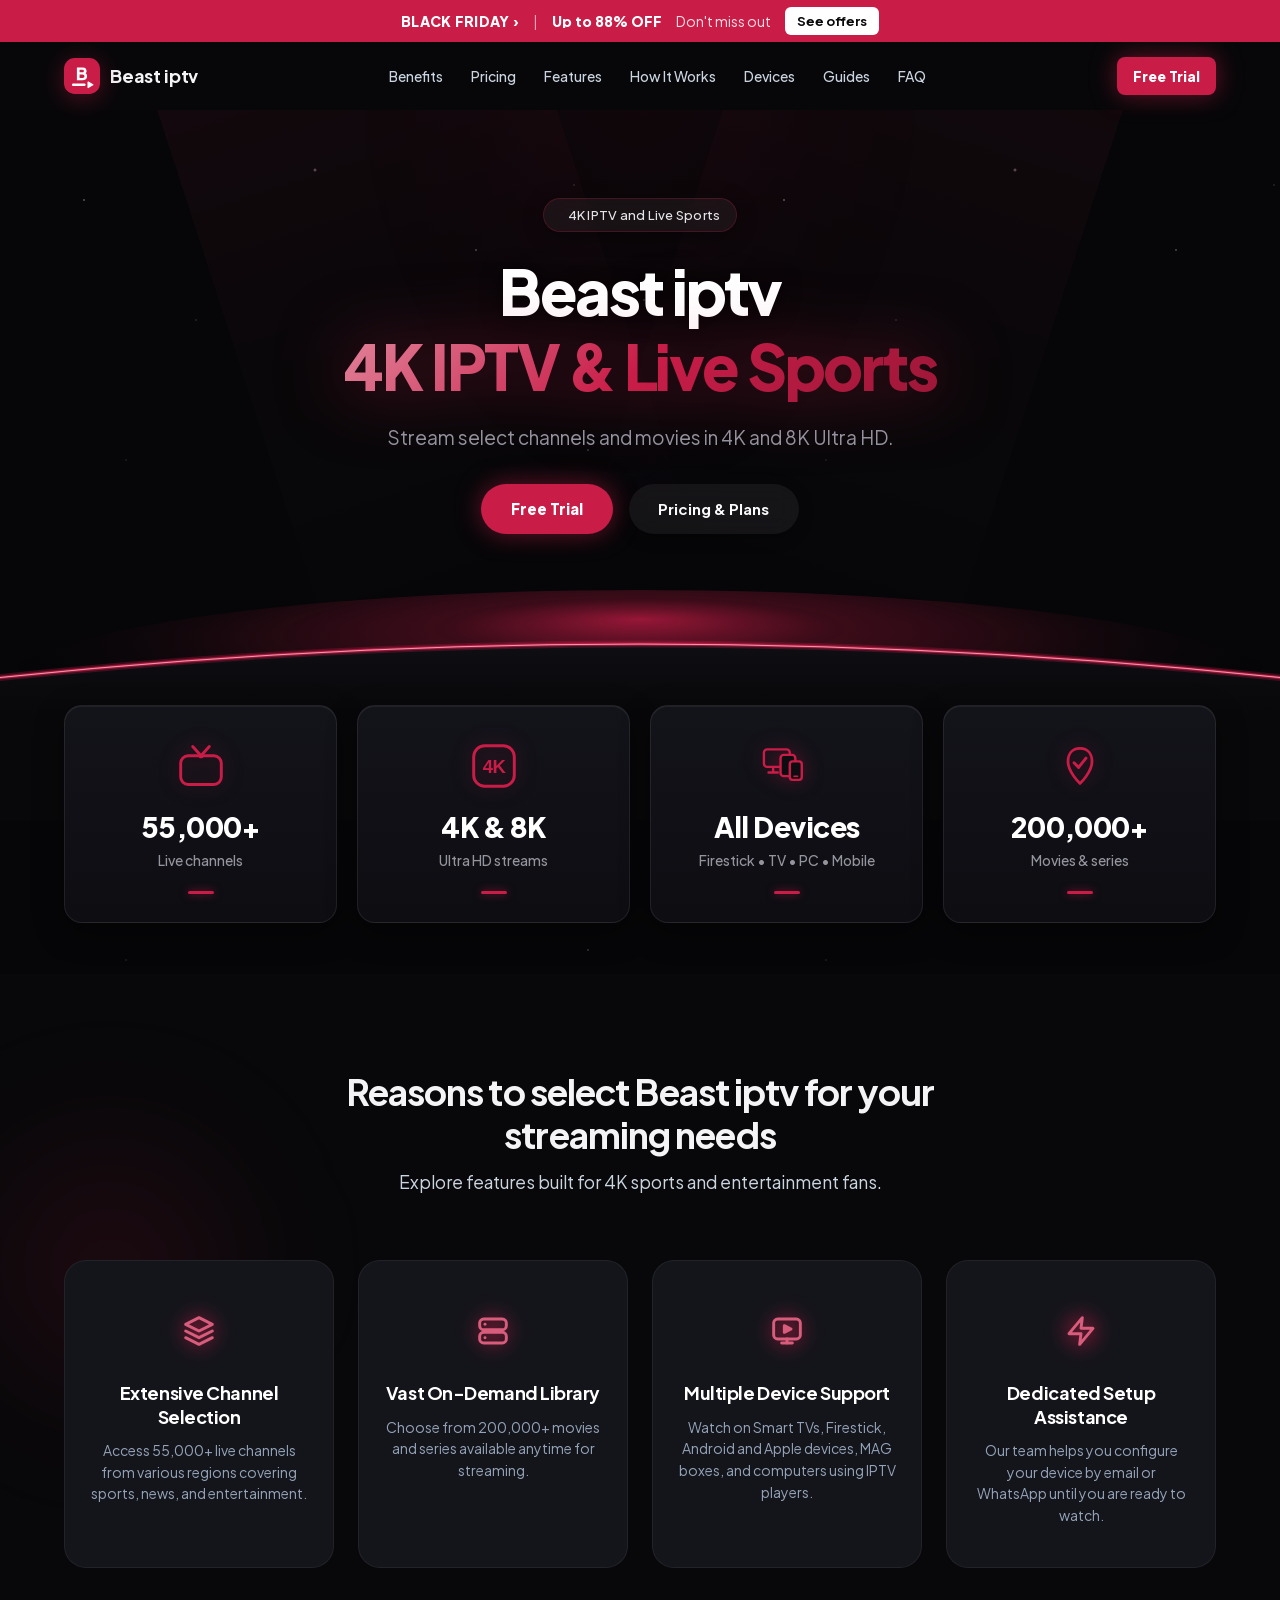
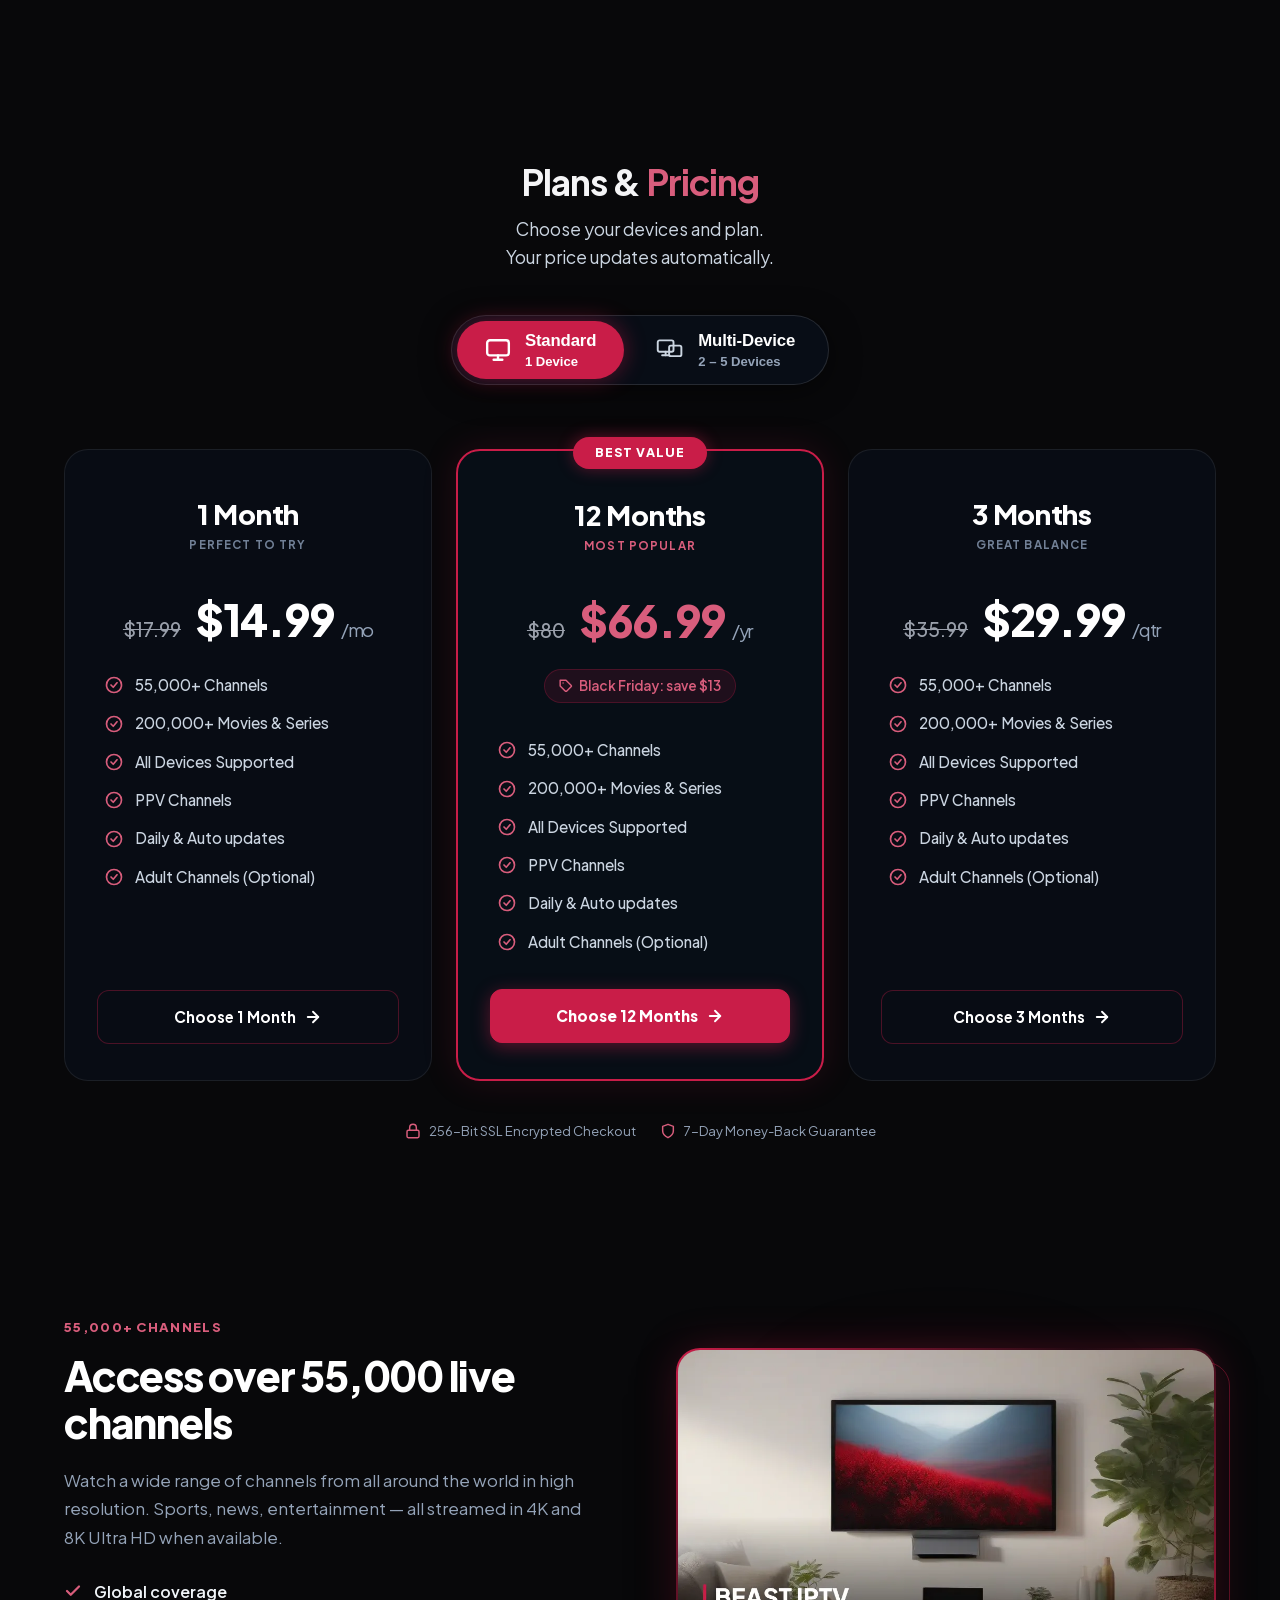
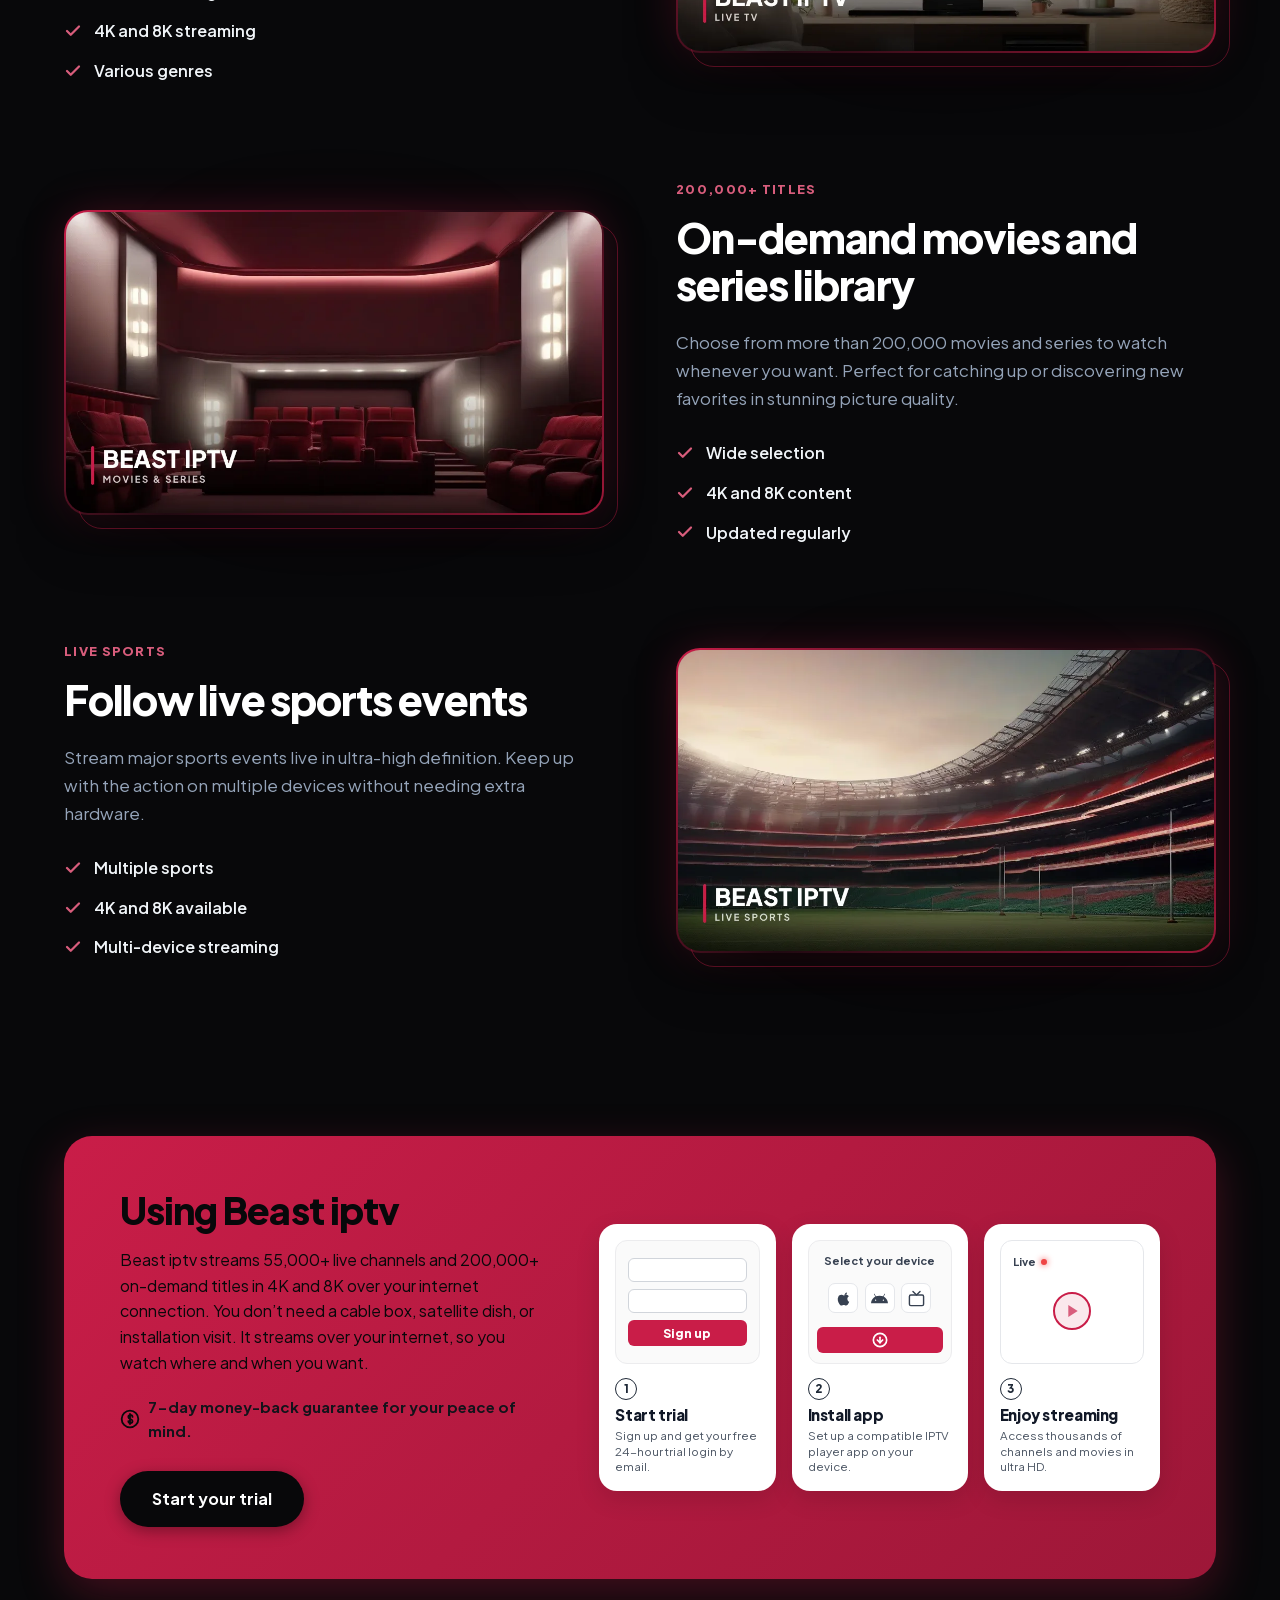
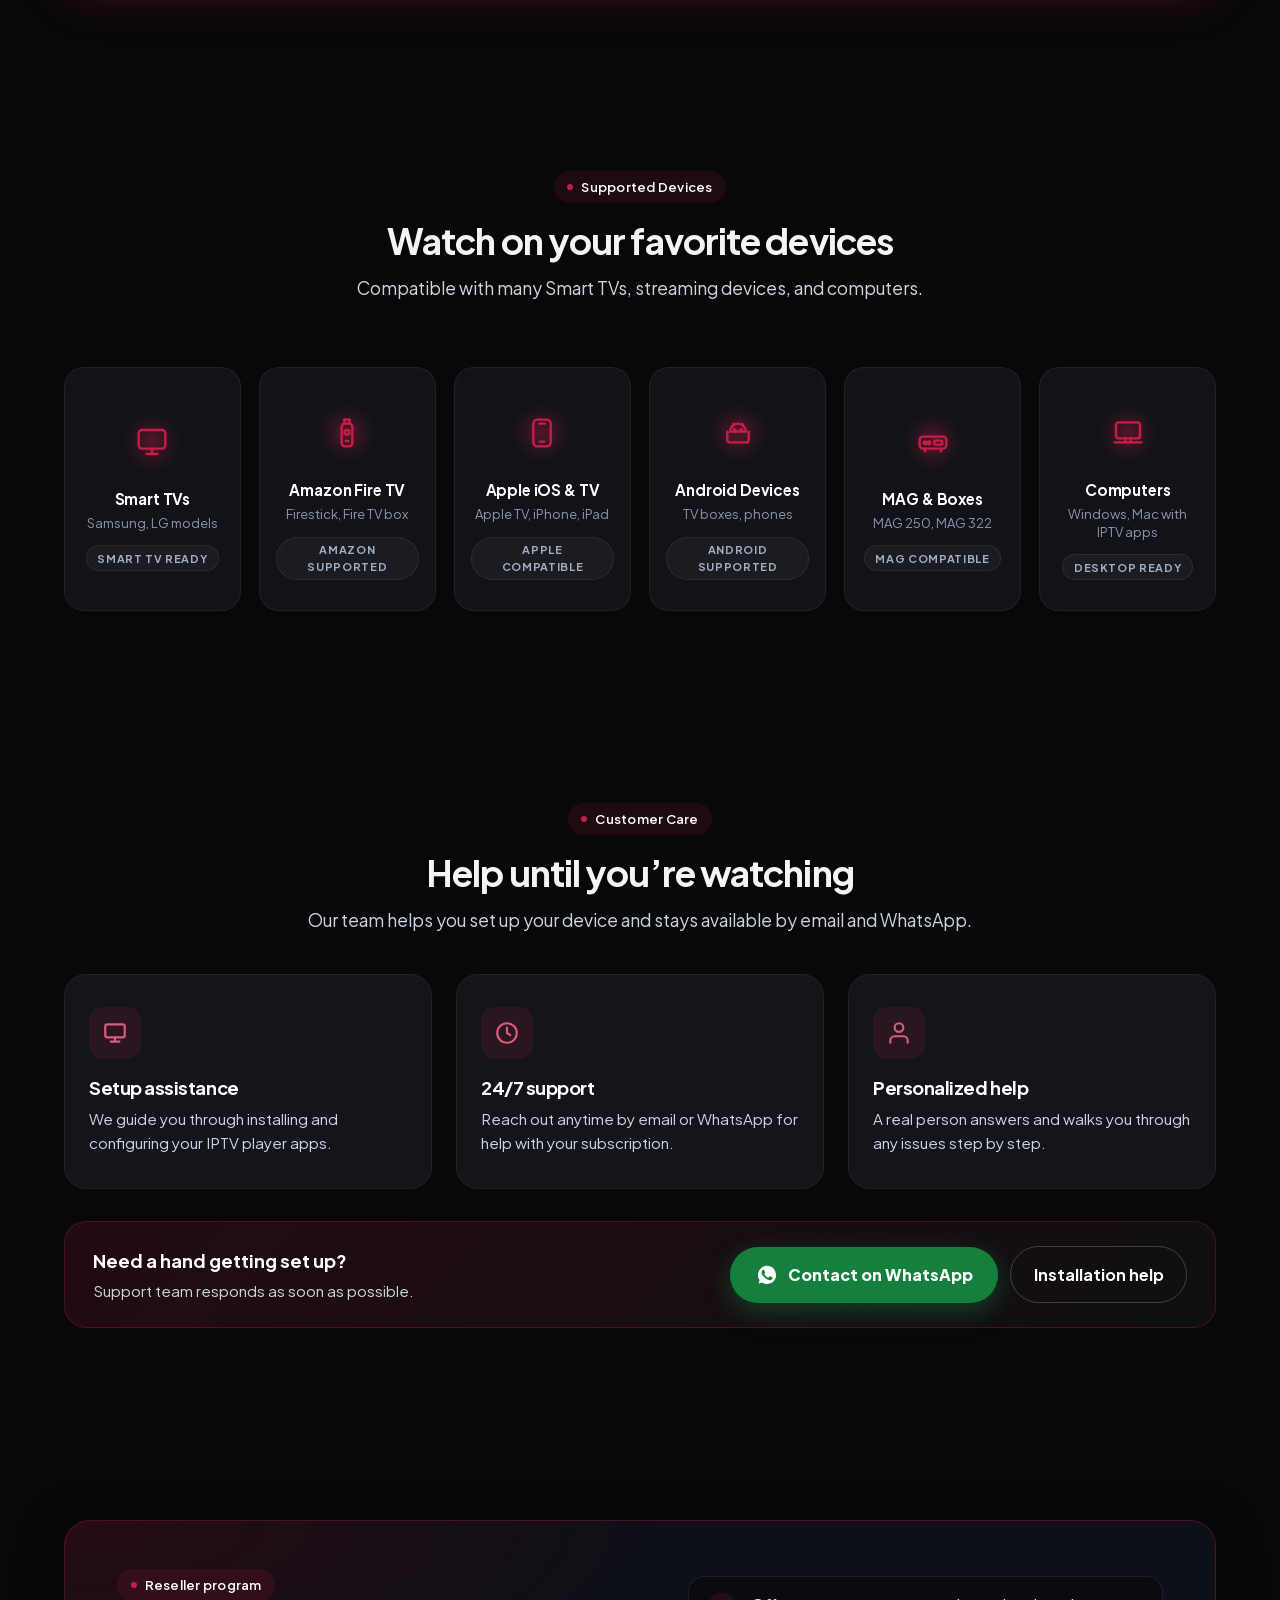
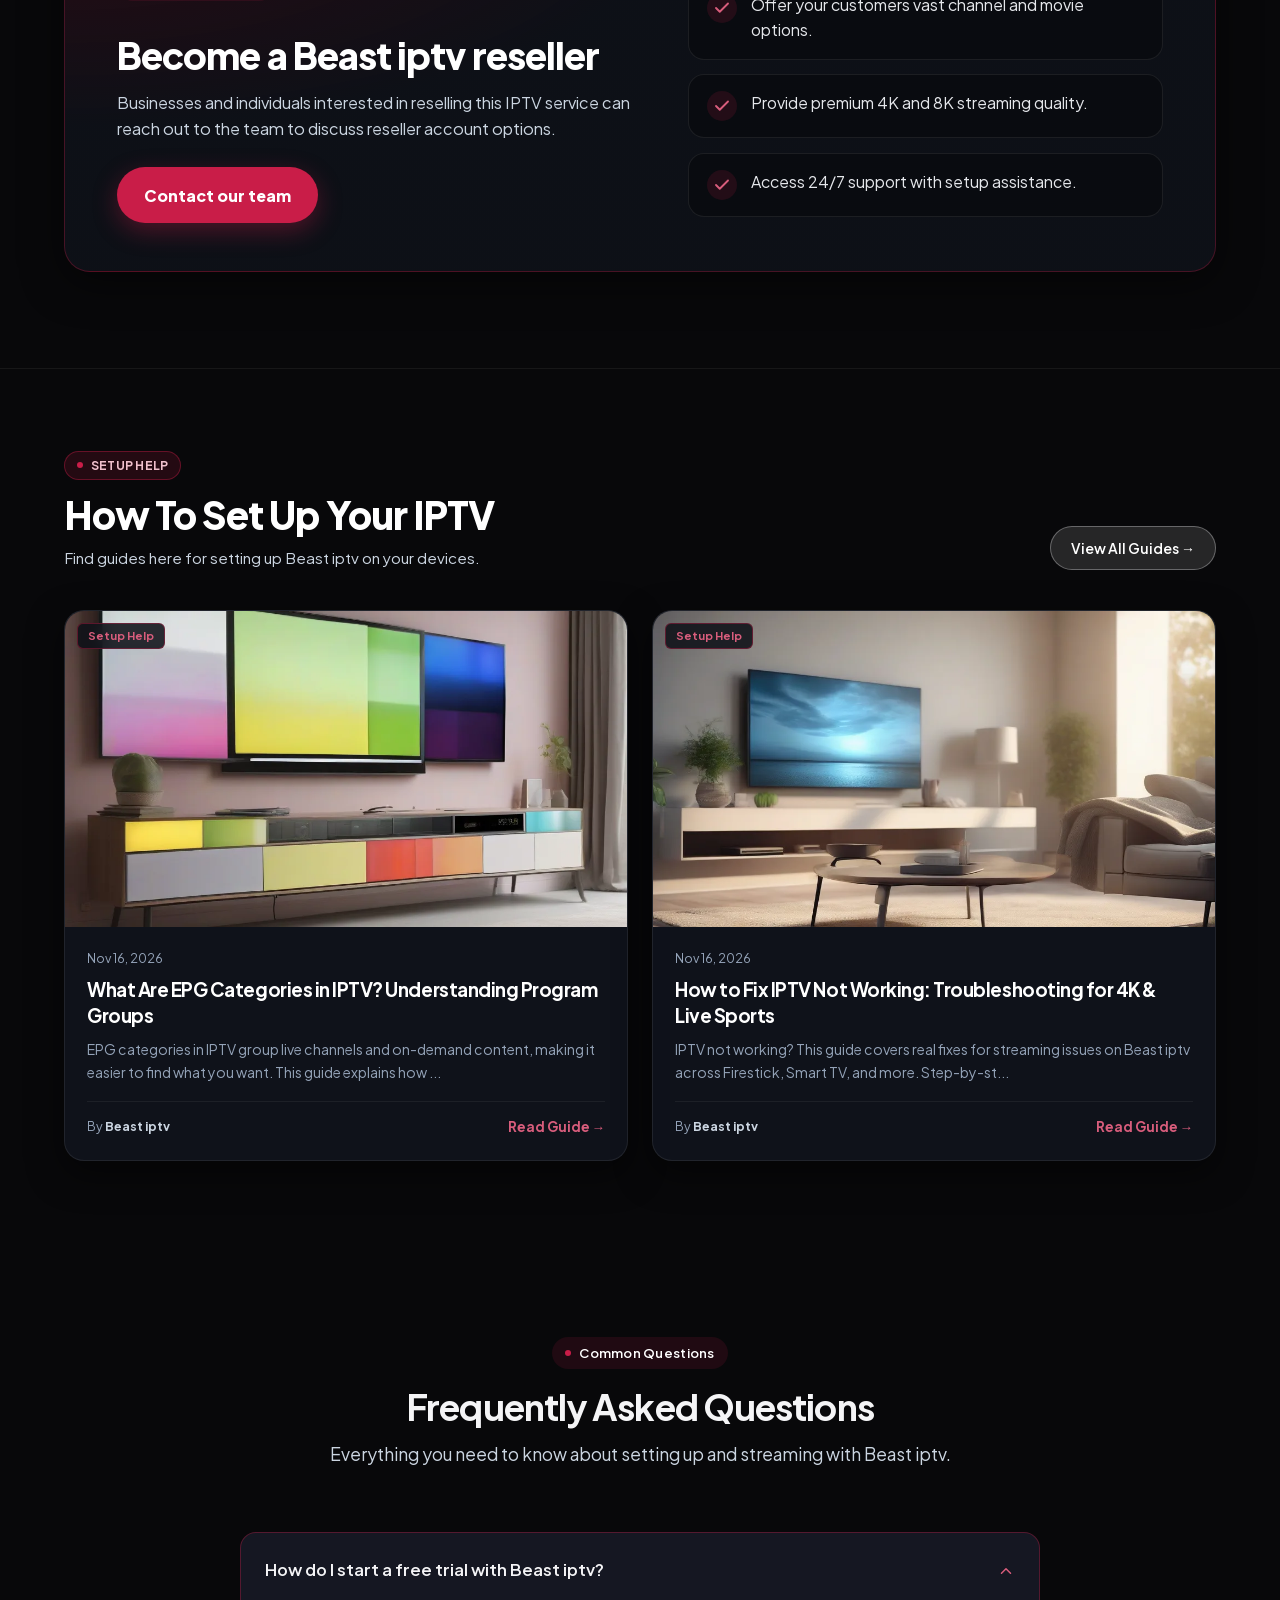
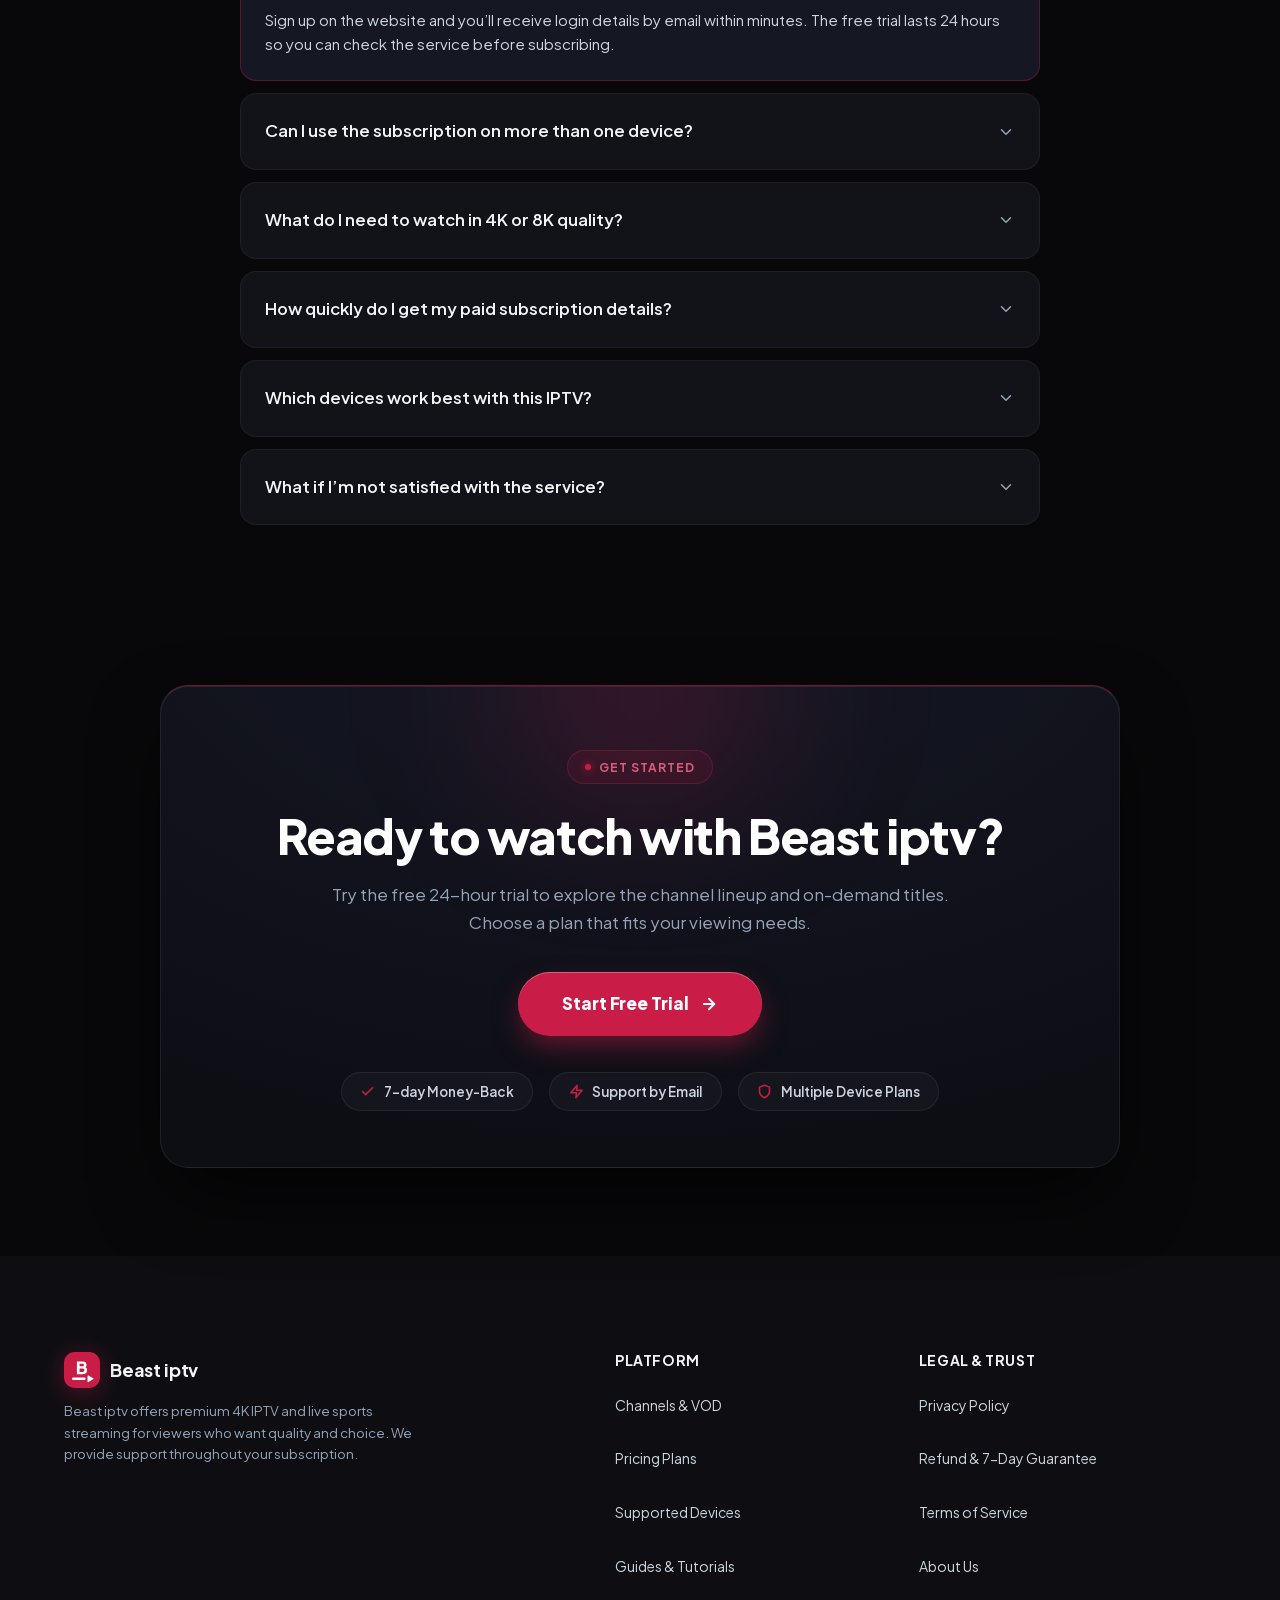
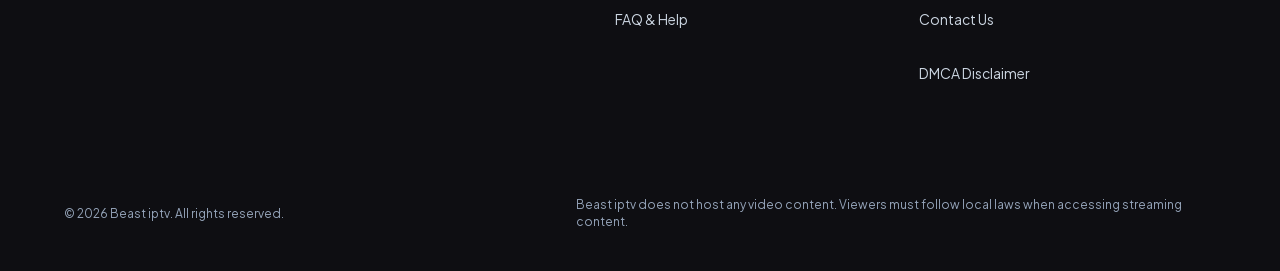
==== commit e9bf6888: "Deploy IPTV site via TVKIX Site Manager [2026-11-16T18:15:36.926Z]" ====
--- a/index.html
+++ b/index.html
@@ -1291,12 +1291,12 @@
       <a href="#" class="brand-logo">
         <span class="logo-icon" aria-hidden="true"><svg xmlns="http://www.w3.org/2000/svg" viewBox="0 0 100 100" width="100%" height="100%">
   <defs>
-    <linearGradient id="iconGrad_dic1xh" x1="0%" y1="0%" x2="100%" y2="100%">
+    <linearGradient id="iconGrad_r44jcv" x1="0%" y1="0%" x2="100%" y2="100%">
       <stop offset="0%" stop-color="#c91d48"/>
       <stop offset="100%" stop-color="#c91d48"/>
     </linearGradient>
   </defs>
-  <rect width="100" height="100" rx="30" fill="url(#iconGrad_dic1xh)"/>
+  <rect width="100" height="100" rx="30" fill="url(#iconGrad_r44jcv)"/>
   <rect x="22" y="71" width="38" height="7" rx="3.5" fill="#ffffff"/>
   <path d="M 67 67 L 80 74.5 L 67 82 Z" fill="#ffffff" stroke="#ffffff" stroke-width="3.5" stroke-linejoin="round"/>
   <g class="icon-letter" data-letter="B" fill="#ffffff" transform="translate(32.648 61.88) scale(0.04800 -0.04800)"><path transform="translate(0 0)" d="M66 0V745H381Q458 745 513 719Q568 693 597 644.5Q626 596 626 527Q626 478 599 433.5Q572 389 510 359V435Q569 412 601 380Q633 348 645 310.5Q657 273 657 232Q657 122 584 61Q511 0 381 0ZM221 135H399Q446 135 474 162Q502 189 502 232Q502 276 474 303Q446 330 399 330H221ZM221 465H392Q428 465 449.5 485.5Q471 506 471 540Q471 574 449.5 594.5Q428 615 392 615H221Z"/></g>
@@ -2273,6 +2273,25 @@
                     <div style="display: grid; grid-template-columns: repeat(auto-fit, minmax(300px, 1fr)); gap: 24px;">
                       
                     <article style="background: rgba(18, 22, 32, 0.75); border: 1px solid rgba(255, 255, 255, 0.08); border-radius: 20px; overflow: hidden; display: flex; flex-direction: column; transition: transform 0.2s ease, border-color 0.2s ease; box-shadow: 0 12px 35px rgba(0,0,0,0.5);">
+                      <a href="what-are-epg-categories-in-iptv-understanding-program-groups.html" style="position: relative; display: block; overflow: hidden; aspect-ratio: 16/9; background: #0a0c10;">
+                        <img src="/images/posts/what-are-epg-categories-in-iptv-understanding-program-groups-1794852925974.webp" alt="What Are EPG Categories in IPTV? Understanding Program Groups" width="1024" height="576" style="width: 100%; height: 100%; object-fit: cover;" loading="lazy">
+                        <span style="position: absolute; top: 12px; left: 12px; background: rgba(15, 18, 25, 0.88); backdrop-filter: blur(8px); border: 1px solid #c91d4866; color: var(--accent-ink, #c91d48); padding: 3px 10px; border-radius: 6px; font-size: 0.7rem; font-weight: 700;">Setup Help</span>
+                      </a>
+                      <div style="padding: 22px; display: flex; flex-direction: column; flex-grow: 1;">
+                        <div style="font-size: 0.78rem; color: #94a3b8; margin-bottom: 8px;">Nov 16, 2026</div>
+                        <h3 style="font-size: 1.18rem; font-weight: 700; line-height: 1.35; margin-bottom: 10px;">
+                          <a href="what-are-epg-categories-in-iptv-understanding-program-groups.html" style="color: #fff; text-decoration: none;">What Are EPG Categories in IPTV? Understanding Program Groups</a>
+                        </h3>
+                        <p style="color: #94a3b8; font-size: 0.88rem; line-height: 1.6; margin-bottom: 18px; flex-grow: 1;">
+                          EPG categories in IPTV group live channels and on-demand content, making it easier to find what you want. This guide explains how ...
+                        </p>
+                        <div style="border-top: 1px solid rgba(255,255,255,0.06); padding-top: 14px; margin-top: auto; display: flex; justify-content: space-between; align-items: center;">
+                          <span style="font-size: 0.78rem; color: #94a3b8;">By <strong style="color: #cbd5e1;">Beast iptv</strong></span>
+                          <a href="what-are-epg-categories-in-iptv-understanding-program-groups.html" style="color: var(--accent-ink, #c91d48); font-weight: 700; font-size: 0.84rem; text-decoration: none;">Read Guide &rarr;</a>
+                        </div>
+                      </div>
+                    </article>
+                    <article style="background: rgba(18, 22, 32, 0.75); border: 1px solid rgba(255, 255, 255, 0.08); border-radius: 20px; overflow: hidden; display: flex; flex-direction: column; transition: transform 0.2s ease, border-color 0.2s ease; box-shadow: 0 12px 35px rgba(0,0,0,0.5);">
                       <a href="how-to-fix-iptv-not-working.html" style="position: relative; display: block; overflow: hidden; aspect-ratio: 16/9; background: #0a0c10;">
                         <img src="/images/posts/how-to-fix-iptv-not-working-1794852742697.webp" alt="How to Fix IPTV Not Working: Troubleshooting for 4K & Live Sports" width="1024" height="576" style="width: 100%; height: 100%; object-fit: cover;" loading="lazy">
                         <span style="position: absolute; top: 12px; left: 12px; background: rgba(15, 18, 25, 0.88); backdrop-filter: blur(8px); border: 1px solid #c91d4866; color: var(--accent-ink, #c91d48); padding: 3px 10px; border-radius: 6px; font-size: 0.7rem; font-weight: 700;">Setup Help</span>
@@ -2416,12 +2435,12 @@
           <a href="#" class="brand-logo">
             <span class="logo-icon" aria-hidden="true"><svg xmlns="http://www.w3.org/2000/svg" viewBox="0 0 100 100" width="100%" height="100%">
   <defs>
-    <linearGradient id="iconGrad_dic1xh" x1="0%" y1="0%" x2="100%" y2="100%">
+    <linearGradient id="iconGrad_r44jcv" x1="0%" y1="0%" x2="100%" y2="100%">
       <stop offset="0%" stop-color="#c91d48"/>
       <stop offset="100%" stop-color="#c91d48"/>
     </linearGradient>
   </defs>
-  <rect width="100" height="100" rx="30" fill="url(#iconGrad_dic1xh)"/>
+  <rect width="100" height="100" rx="30" fill="url(#iconGrad_r44jcv)"/>
   <rect x="22" y="71" width="38" height="7" rx="3.5" fill="#ffffff"/>
   <path d="M 67 67 L 80 74.5 L 67 82 Z" fill="#ffffff" stroke="#ffffff" stroke-width="3.5" stroke-linejoin="round"/>
   <g class="icon-letter" data-letter="B" fill="#ffffff" transform="translate(32.648 61.88) scale(0.04800 -0.04800)"><path transform="translate(0 0)" d="M66 0V745H381Q458 745 513 719Q568 693 597 644.5Q626 596 626 527Q626 478 599 433.5Q572 389 510 359V435Q569 412 601 380Q633 348 645 310.5Q657 273 657 232Q657 122 584 61Q511 0 381 0ZM221 135H399Q446 135 474 162Q502 189 502 232Q502 276 474 303Q446 330 399 330H221ZM221 465H392Q428 465 449.5 485.5Q471 506 471 540Q471 574 449.5 594.5Q428 615 392 615H221Z"/></g>
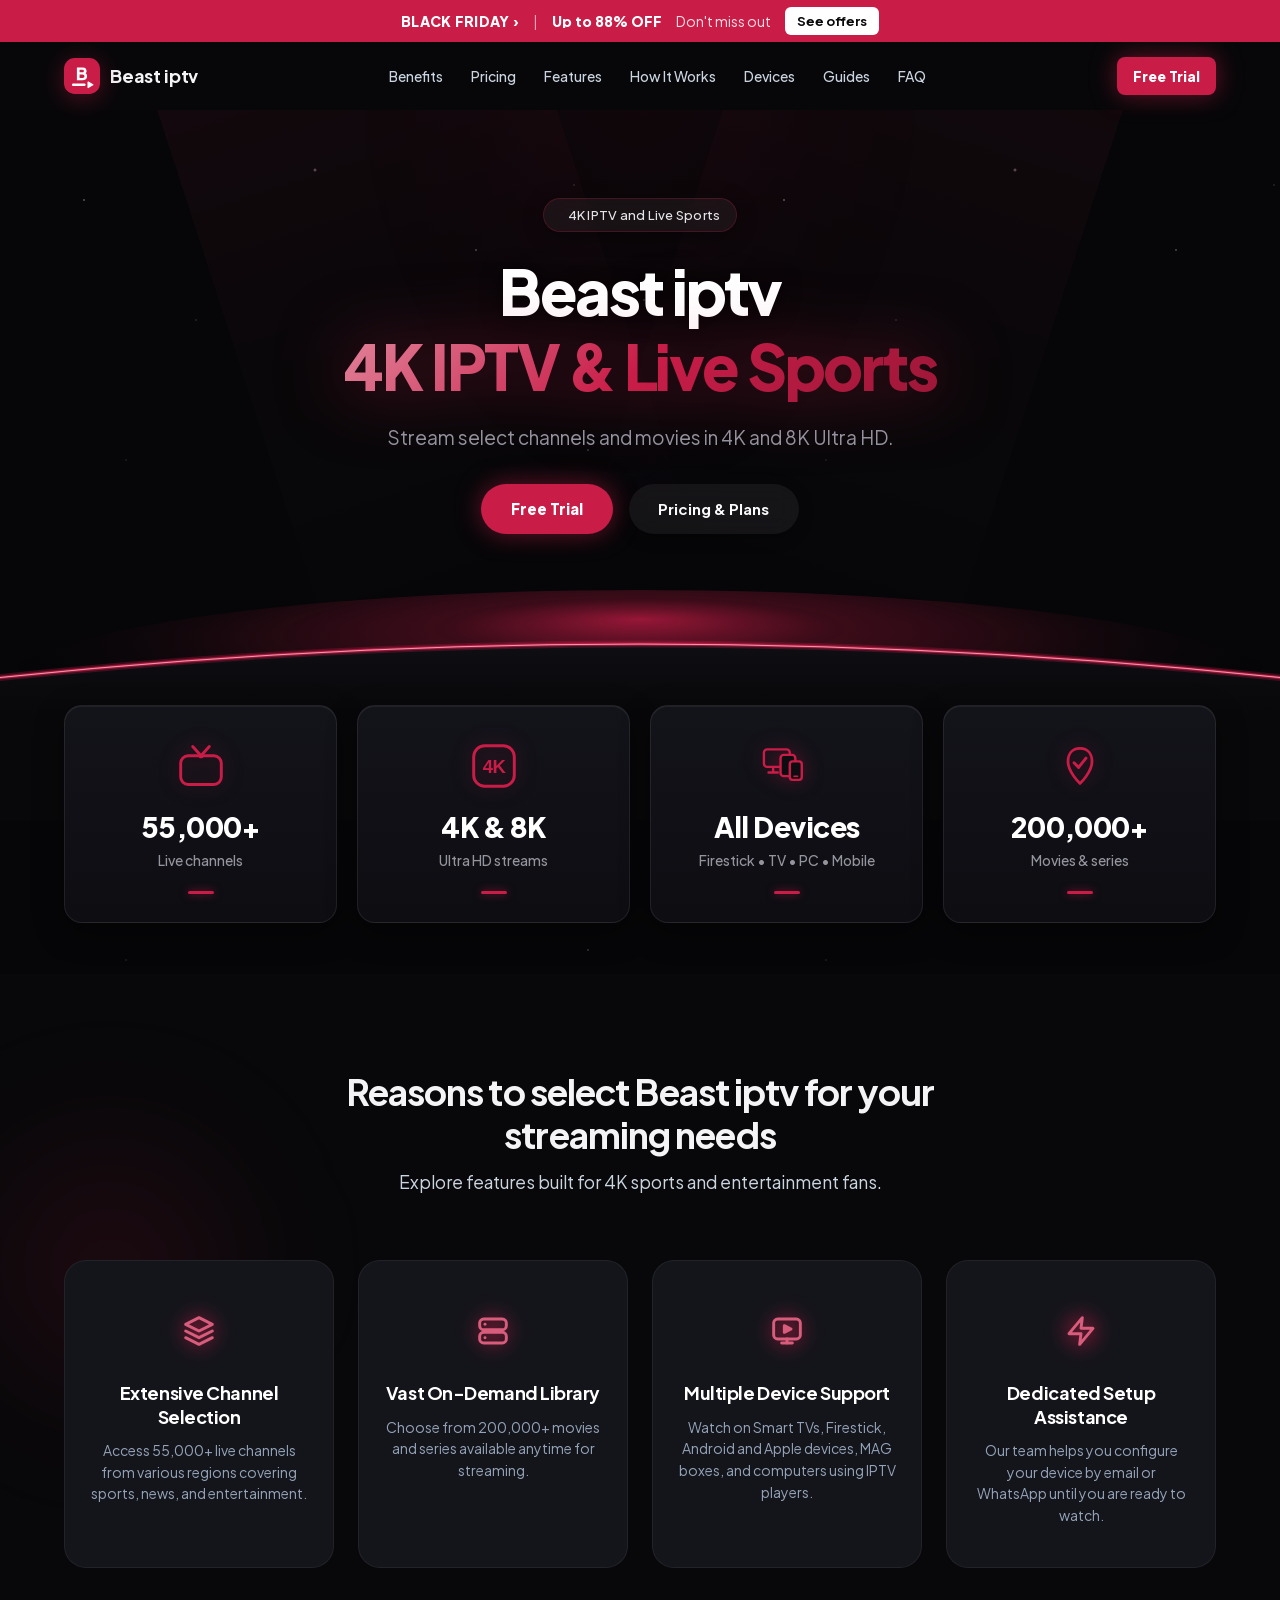
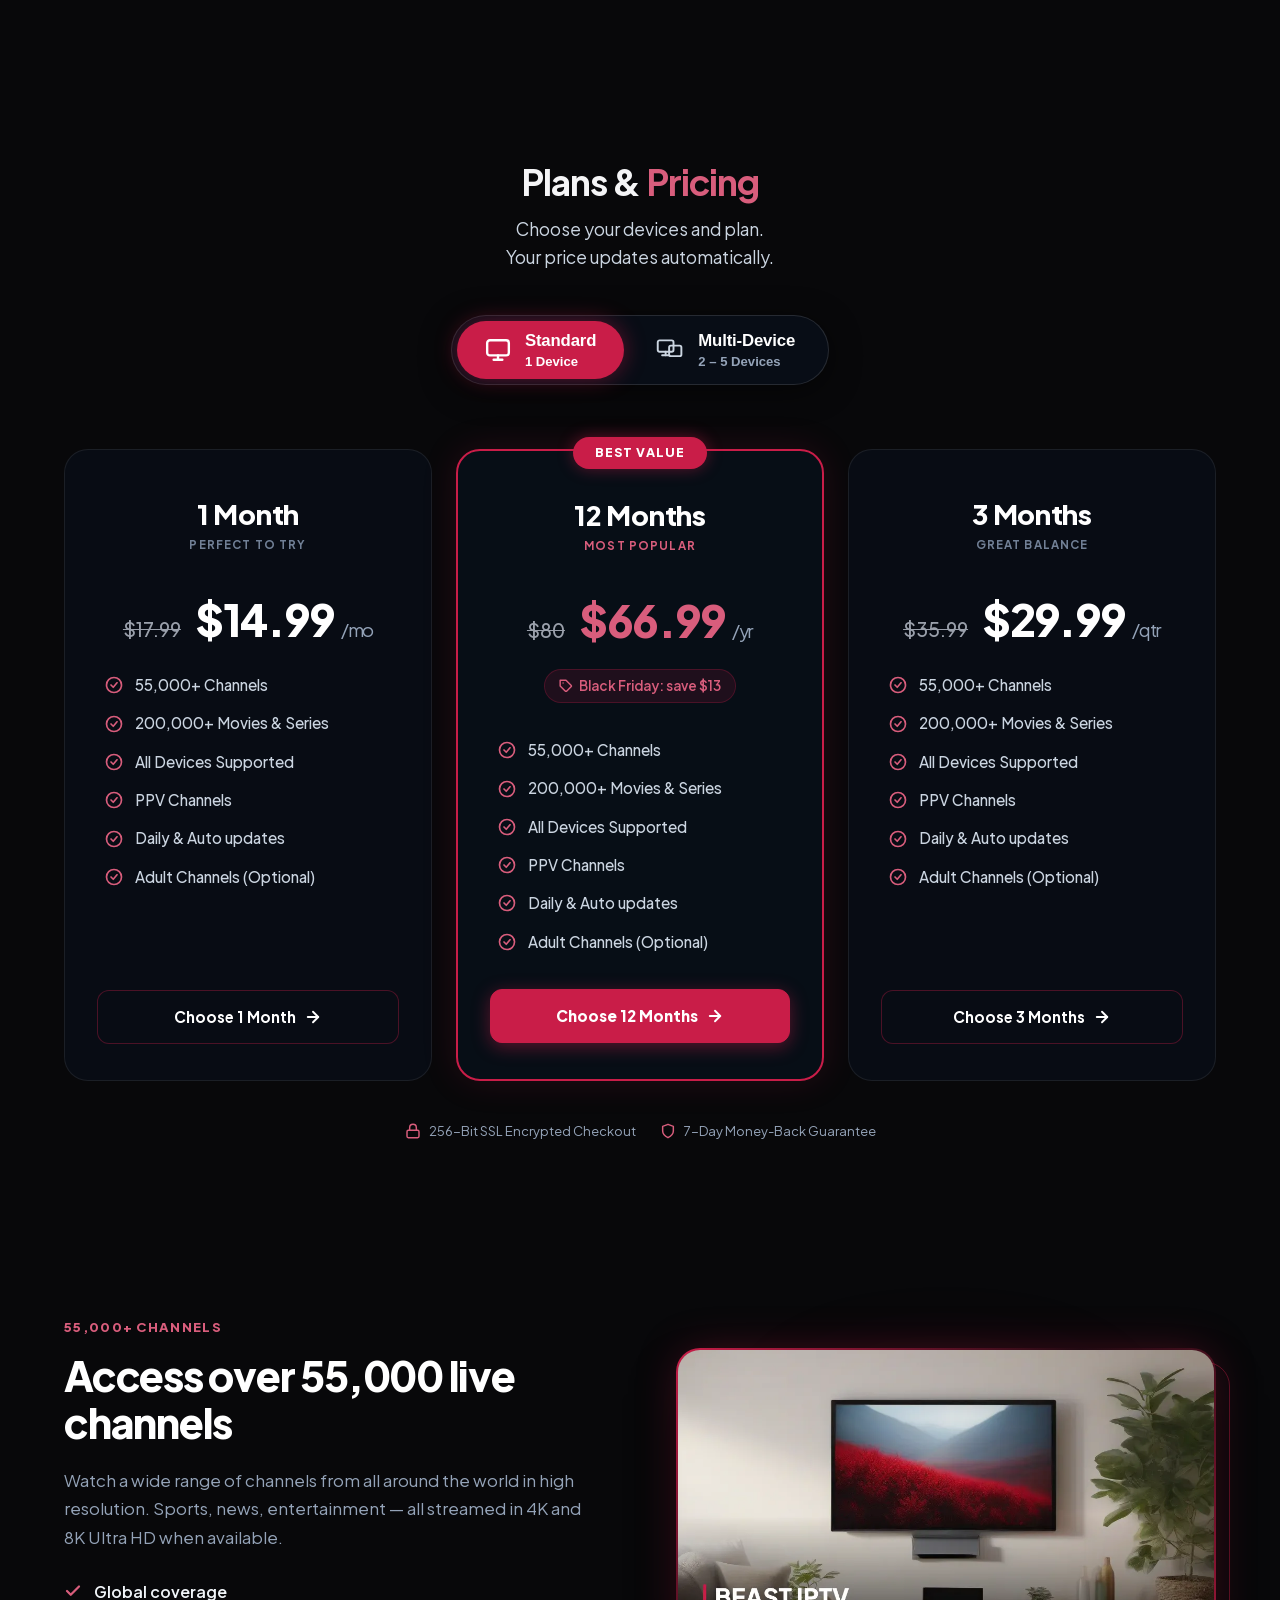
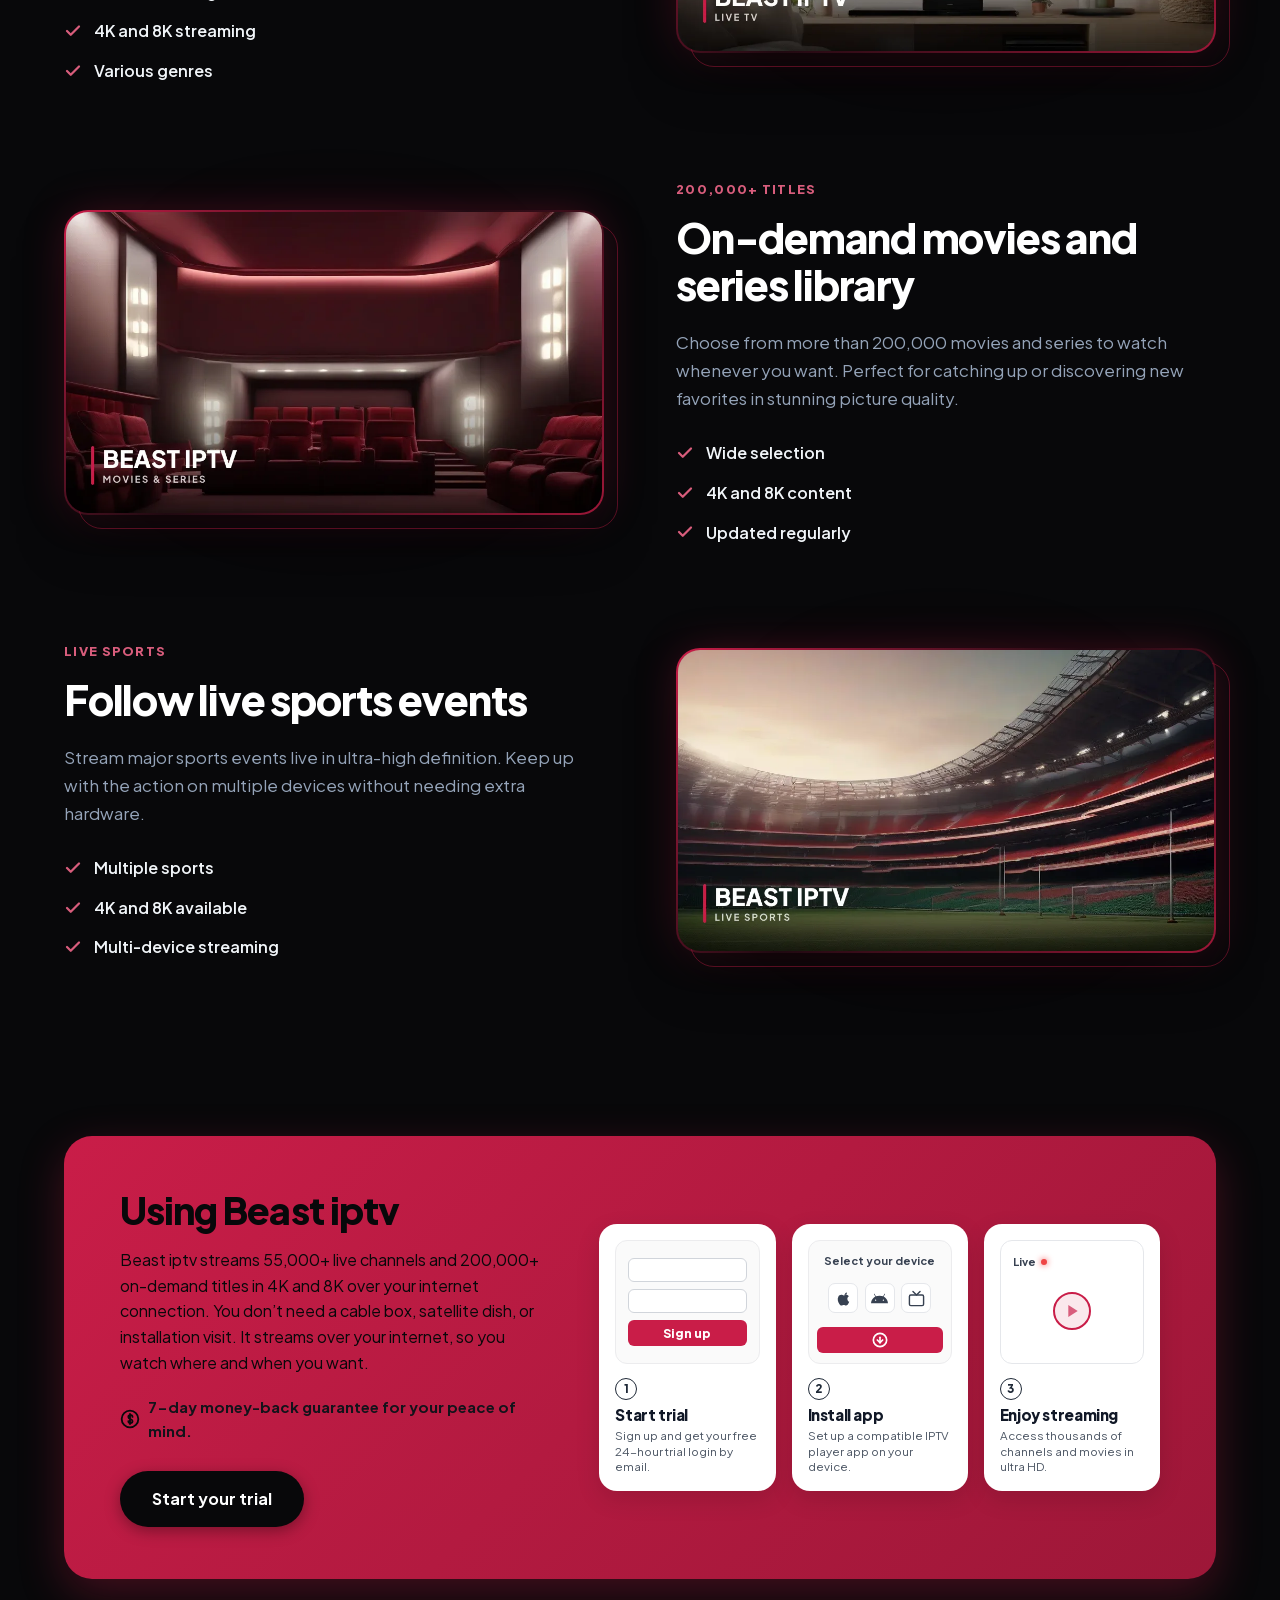
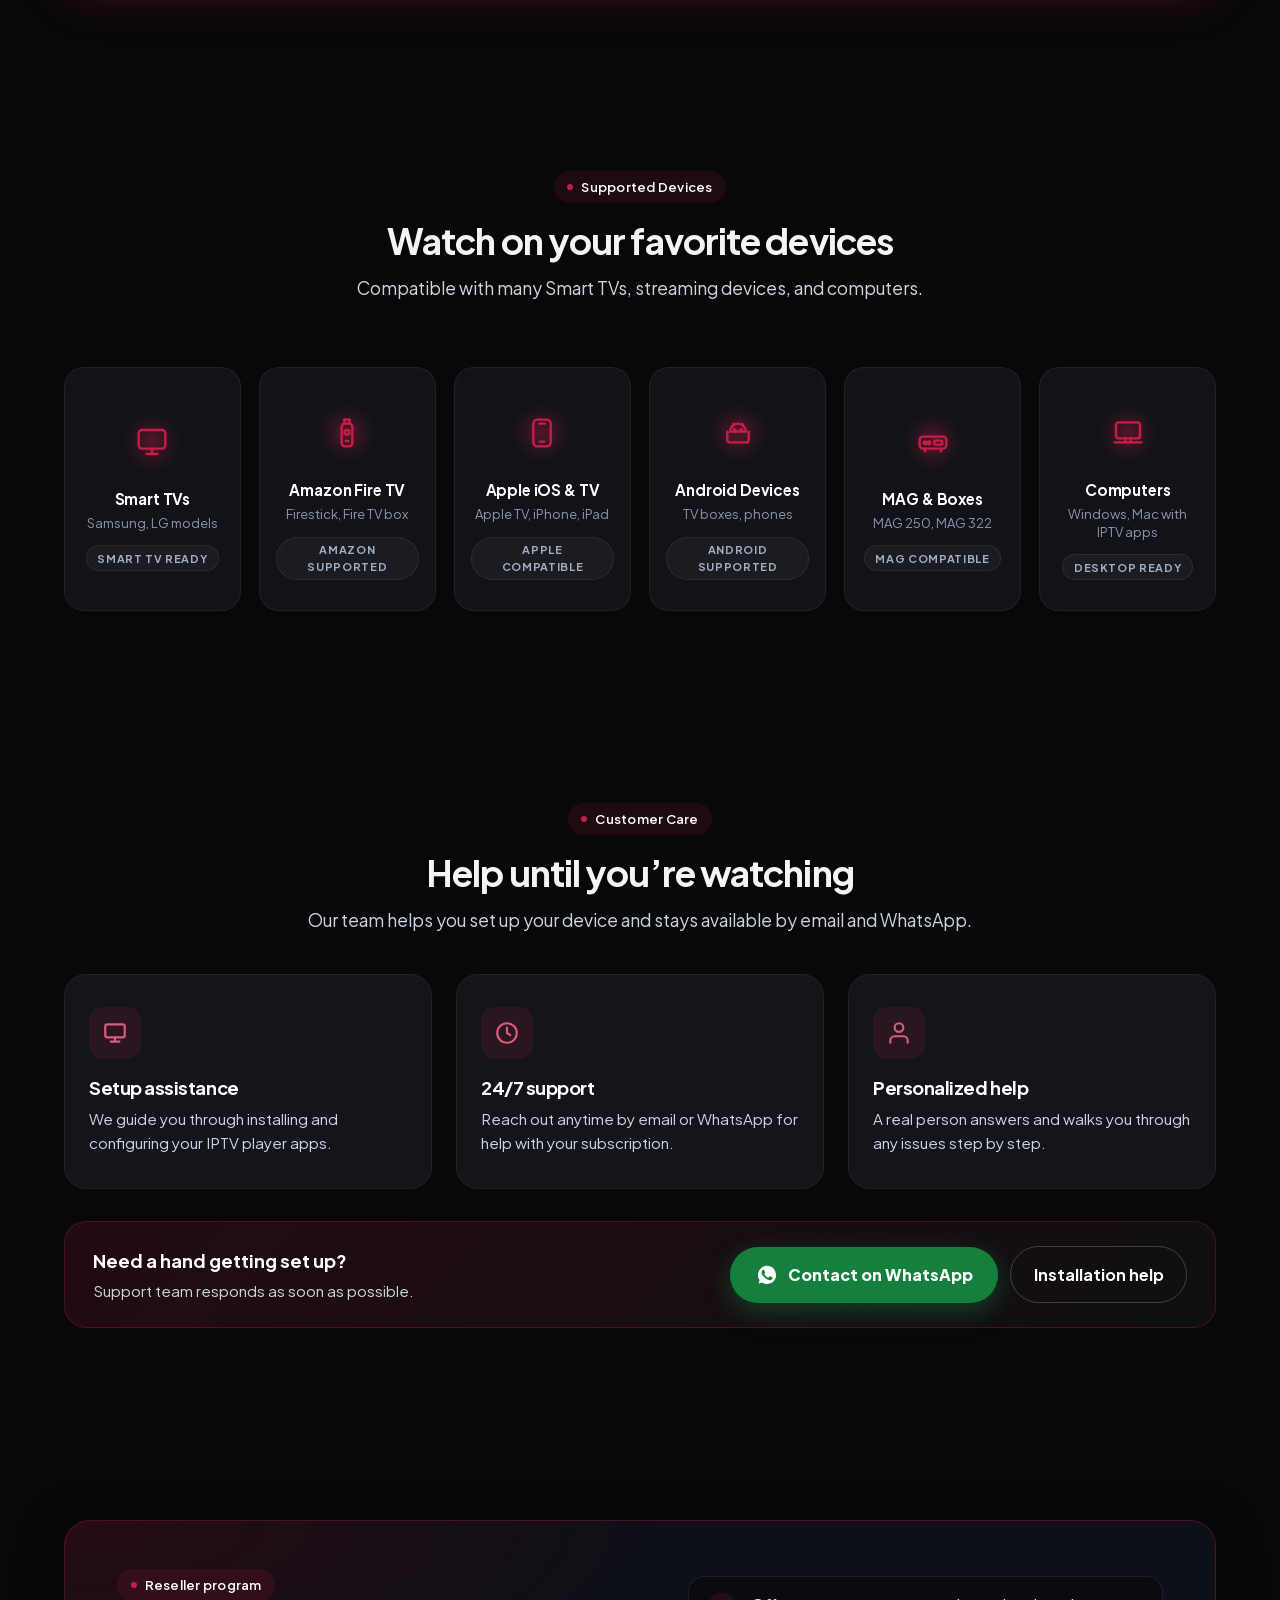
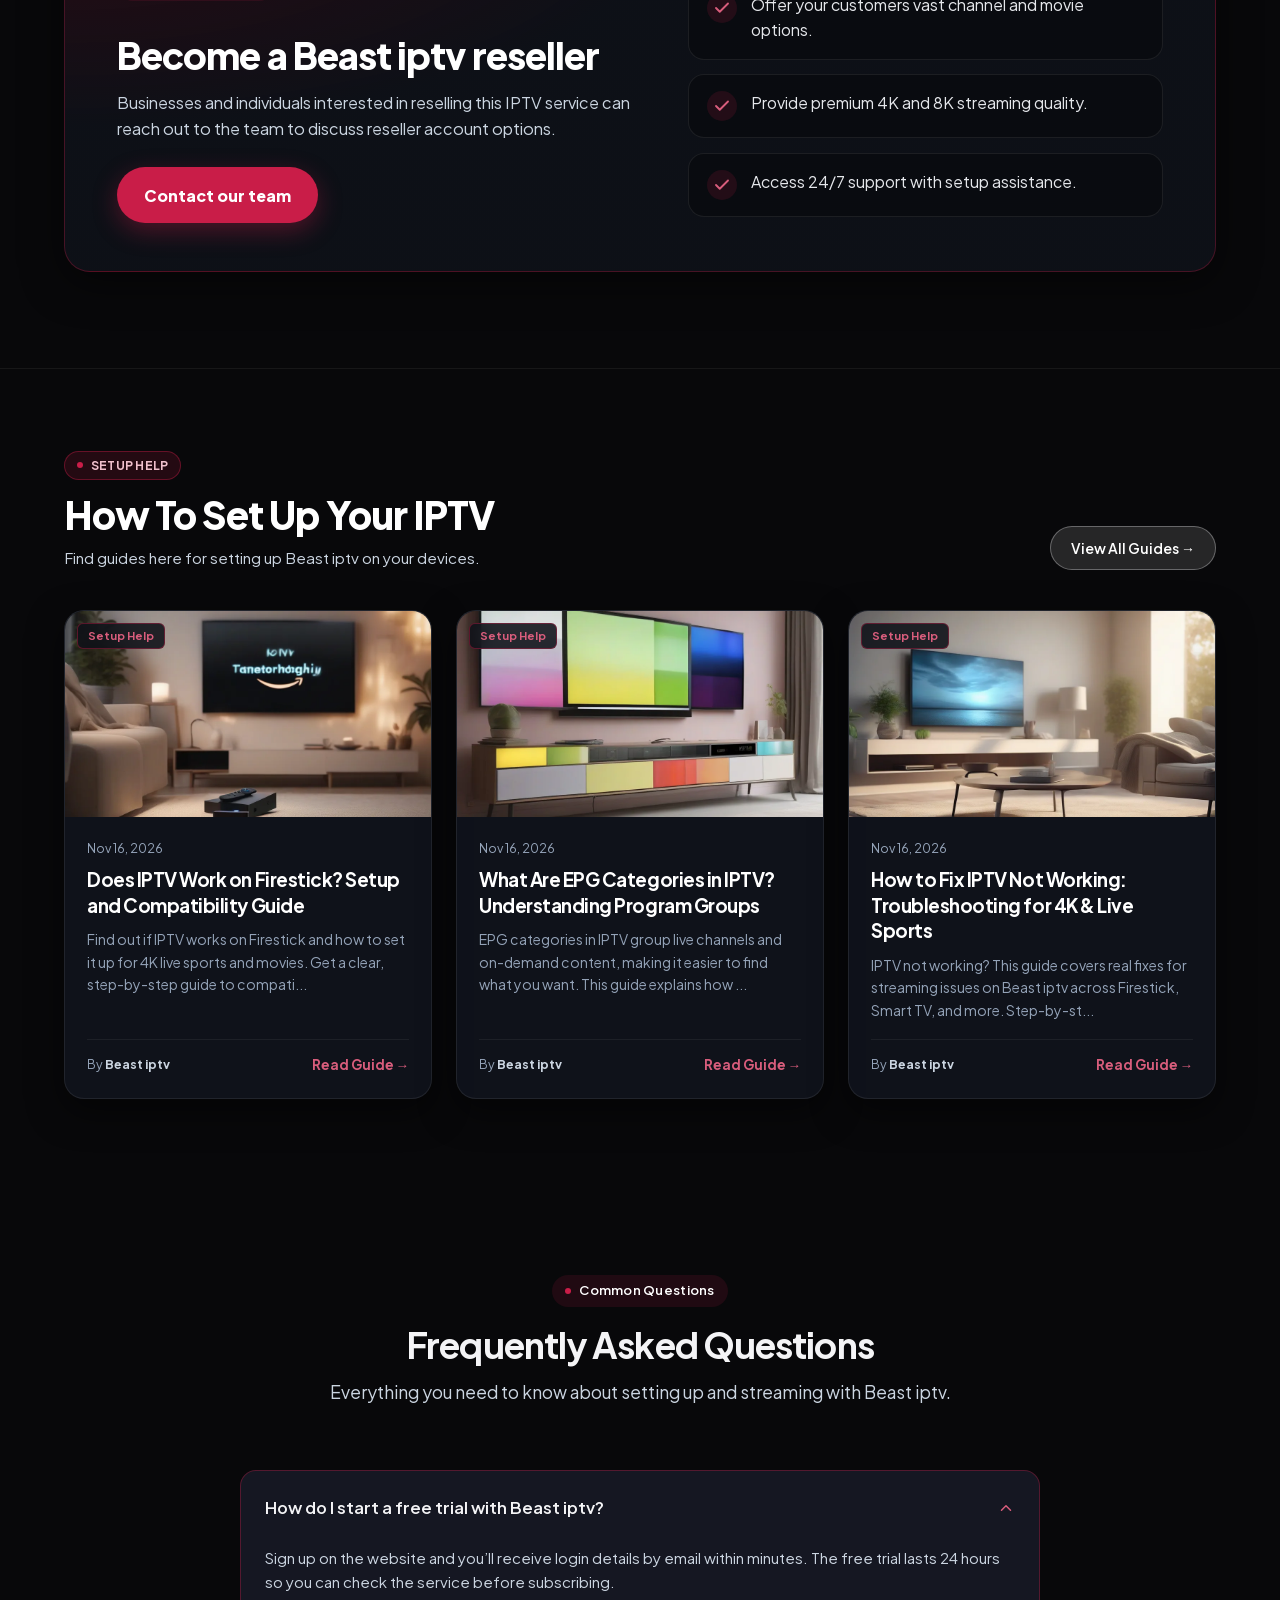
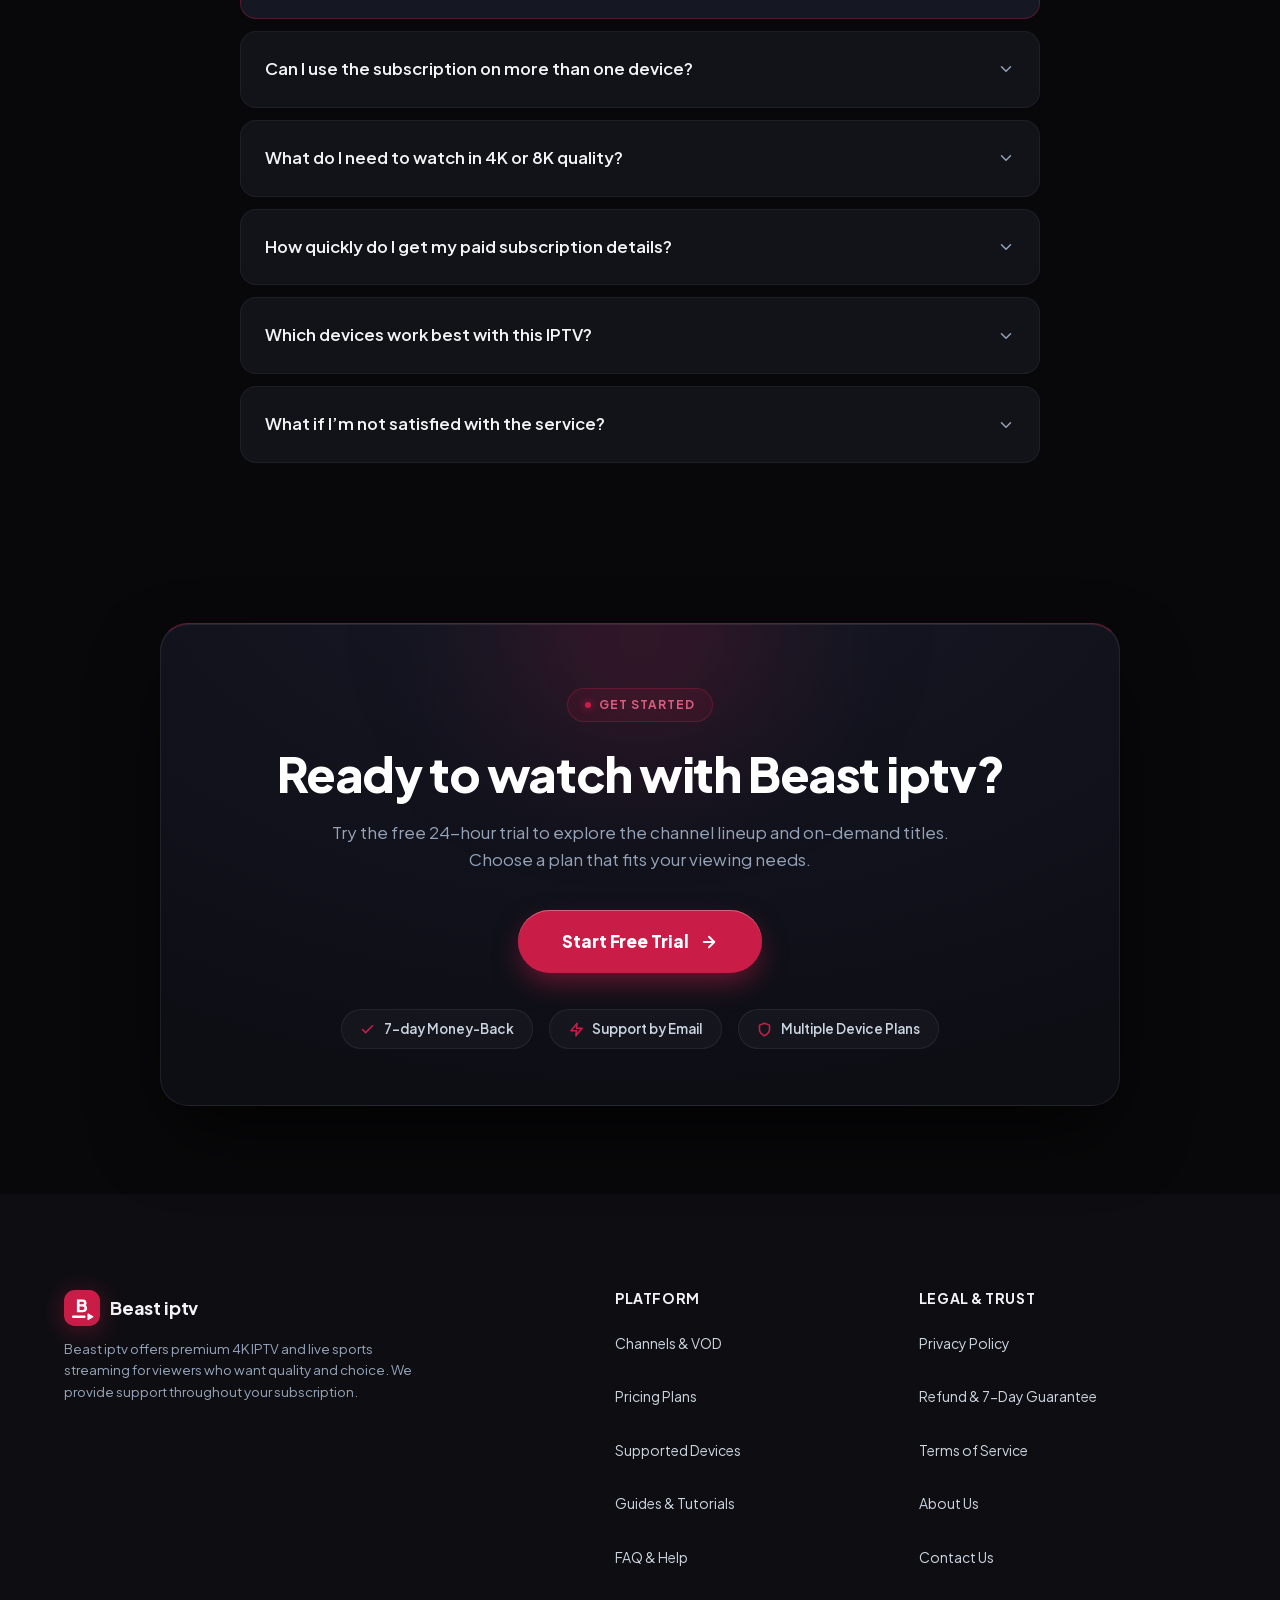
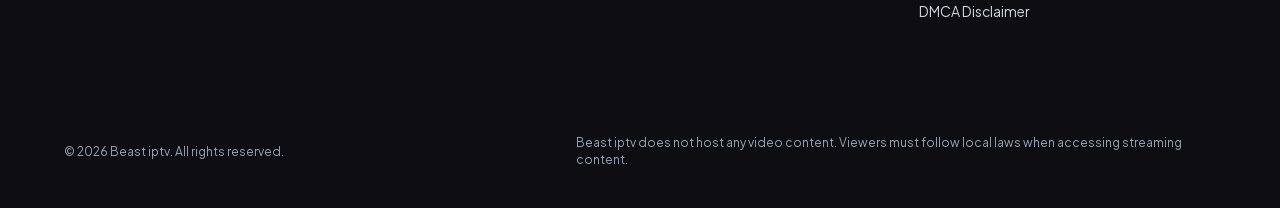
==== commit 00271d54: "Deploy IPTV site via TVKIX Site Manager [2026-11-16T18:19:44.498Z]" ====
--- a/index.html
+++ b/index.html
@@ -1291,12 +1291,12 @@
       <a href="#" class="brand-logo">
         <span class="logo-icon" aria-hidden="true"><svg xmlns="http://www.w3.org/2000/svg" viewBox="0 0 100 100" width="100%" height="100%">
   <defs>
-    <linearGradient id="iconGrad_r44jcv" x1="0%" y1="0%" x2="100%" y2="100%">
+    <linearGradient id="iconGrad_xvqpma" x1="0%" y1="0%" x2="100%" y2="100%">
       <stop offset="0%" stop-color="#c91d48"/>
       <stop offset="100%" stop-color="#c91d48"/>
     </linearGradient>
   </defs>
-  <rect width="100" height="100" rx="30" fill="url(#iconGrad_r44jcv)"/>
+  <rect width="100" height="100" rx="30" fill="url(#iconGrad_xvqpma)"/>
   <rect x="22" y="71" width="38" height="7" rx="3.5" fill="#ffffff"/>
   <path d="M 67 67 L 80 74.5 L 67 82 Z" fill="#ffffff" stroke="#ffffff" stroke-width="3.5" stroke-linejoin="round"/>
   <g class="icon-letter" data-letter="B" fill="#ffffff" transform="translate(32.648 61.88) scale(0.04800 -0.04800)"><path transform="translate(0 0)" d="M66 0V745H381Q458 745 513 719Q568 693 597 644.5Q626 596 626 527Q626 478 599 433.5Q572 389 510 359V435Q569 412 601 380Q633 348 645 310.5Q657 273 657 232Q657 122 584 61Q511 0 381 0ZM221 135H399Q446 135 474 162Q502 189 502 232Q502 276 474 303Q446 330 399 330H221ZM221 465H392Q428 465 449.5 485.5Q471 506 471 540Q471 574 449.5 594.5Q428 615 392 615H221Z"/></g>
@@ -2272,6 +2272,25 @@
 
                     <div style="display: grid; grid-template-columns: repeat(auto-fit, minmax(300px, 1fr)); gap: 24px;">
                       
+                    <article style="background: rgba(18, 22, 32, 0.75); border: 1px solid rgba(255, 255, 255, 0.08); border-radius: 20px; overflow: hidden; display: flex; flex-direction: column; transition: transform 0.2s ease, border-color 0.2s ease; box-shadow: 0 12px 35px rgba(0,0,0,0.5);">
+                      <a href="does-iptv-work-on-firestick-setup-compatibility.html" style="position: relative; display: block; overflow: hidden; aspect-ratio: 16/9; background: #0a0c10;">
+                        <img src="/images/posts/does-iptv-work-on-firestick-setup-compatibility-1794853172031.webp" alt="Does IPTV Work on Firestick? Setup and Compatibility Guide" width="1024" height="576" style="width: 100%; height: 100%; object-fit: cover;" loading="lazy">
+                        <span style="position: absolute; top: 12px; left: 12px; background: rgba(15, 18, 25, 0.88); backdrop-filter: blur(8px); border: 1px solid #c91d4866; color: var(--accent-ink, #c91d48); padding: 3px 10px; border-radius: 6px; font-size: 0.7rem; font-weight: 700;">Setup Help</span>
+                      </a>
+                      <div style="padding: 22px; display: flex; flex-direction: column; flex-grow: 1;">
+                        <div style="font-size: 0.78rem; color: #94a3b8; margin-bottom: 8px;">Nov 16, 2026</div>
+                        <h3 style="font-size: 1.18rem; font-weight: 700; line-height: 1.35; margin-bottom: 10px;">
+                          <a href="does-iptv-work-on-firestick-setup-compatibility.html" style="color: #fff; text-decoration: none;">Does IPTV Work on Firestick? Setup and Compatibility Guide</a>
+                        </h3>
+                        <p style="color: #94a3b8; font-size: 0.88rem; line-height: 1.6; margin-bottom: 18px; flex-grow: 1;">
+                          Find out if IPTV works on Firestick and how to set it up for 4K live sports and movies. Get a clear, step-by-step guide to compati...
+                        </p>
+                        <div style="border-top: 1px solid rgba(255,255,255,0.06); padding-top: 14px; margin-top: auto; display: flex; justify-content: space-between; align-items: center;">
+                          <span style="font-size: 0.78rem; color: #94a3b8;">By <strong style="color: #cbd5e1;">Beast iptv</strong></span>
+                          <a href="does-iptv-work-on-firestick-setup-compatibility.html" style="color: var(--accent-ink, #c91d48); font-weight: 700; font-size: 0.84rem; text-decoration: none;">Read Guide &rarr;</a>
+                        </div>
+                      </div>
+                    </article>
                     <article style="background: rgba(18, 22, 32, 0.75); border: 1px solid rgba(255, 255, 255, 0.08); border-radius: 20px; overflow: hidden; display: flex; flex-direction: column; transition: transform 0.2s ease, border-color 0.2s ease; box-shadow: 0 12px 35px rgba(0,0,0,0.5);">
                       <a href="what-are-epg-categories-in-iptv-understanding-program-groups.html" style="position: relative; display: block; overflow: hidden; aspect-ratio: 16/9; background: #0a0c10;">
                         <img src="/images/posts/what-are-epg-categories-in-iptv-understanding-program-groups-1794852925974.webp" alt="What Are EPG Categories in IPTV? Understanding Program Groups" width="1024" height="576" style="width: 100%; height: 100%; object-fit: cover;" loading="lazy">
@@ -2435,12 +2454,12 @@
           <a href="#" class="brand-logo">
             <span class="logo-icon" aria-hidden="true"><svg xmlns="http://www.w3.org/2000/svg" viewBox="0 0 100 100" width="100%" height="100%">
   <defs>
-    <linearGradient id="iconGrad_r44jcv" x1="0%" y1="0%" x2="100%" y2="100%">
+    <linearGradient id="iconGrad_xvqpma" x1="0%" y1="0%" x2="100%" y2="100%">
       <stop offset="0%" stop-color="#c91d48"/>
       <stop offset="100%" stop-color="#c91d48"/>
     </linearGradient>
   </defs>
-  <rect width="100" height="100" rx="30" fill="url(#iconGrad_r44jcv)"/>
+  <rect width="100" height="100" rx="30" fill="url(#iconGrad_xvqpma)"/>
   <rect x="22" y="71" width="38" height="7" rx="3.5" fill="#ffffff"/>
   <path d="M 67 67 L 80 74.5 L 67 82 Z" fill="#ffffff" stroke="#ffffff" stroke-width="3.5" stroke-linejoin="round"/>
   <g class="icon-letter" data-letter="B" fill="#ffffff" transform="translate(32.648 61.88) scale(0.04800 -0.04800)"><path transform="translate(0 0)" d="M66 0V745H381Q458 745 513 719Q568 693 597 644.5Q626 596 626 527Q626 478 599 433.5Q572 389 510 359V435Q569 412 601 380Q633 348 645 310.5Q657 273 657 232Q657 122 584 61Q511 0 381 0ZM221 135H399Q446 135 474 162Q502 189 502 232Q502 276 474 303Q446 330 399 330H221ZM221 465H392Q428 465 449.5 485.5Q471 506 471 540Q471 574 449.5 594.5Q428 615 392 615H221Z"/></g>
